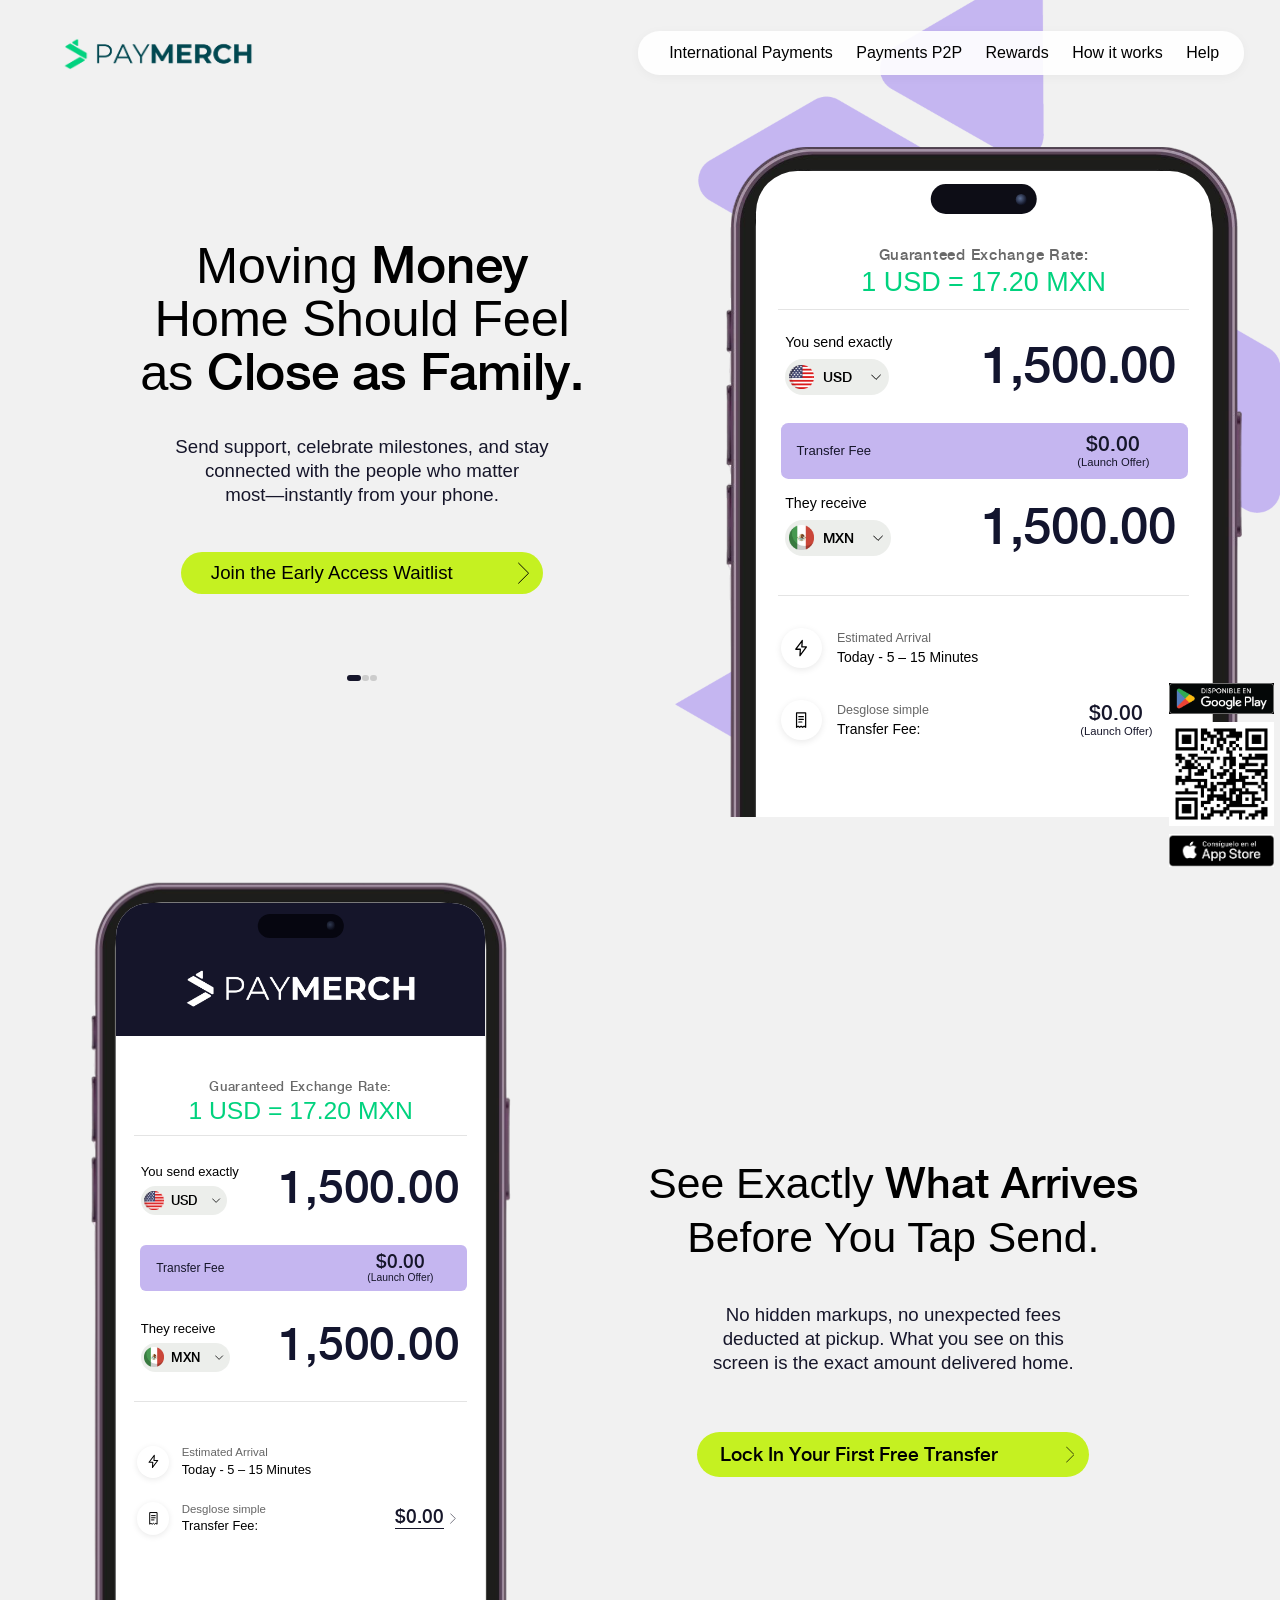
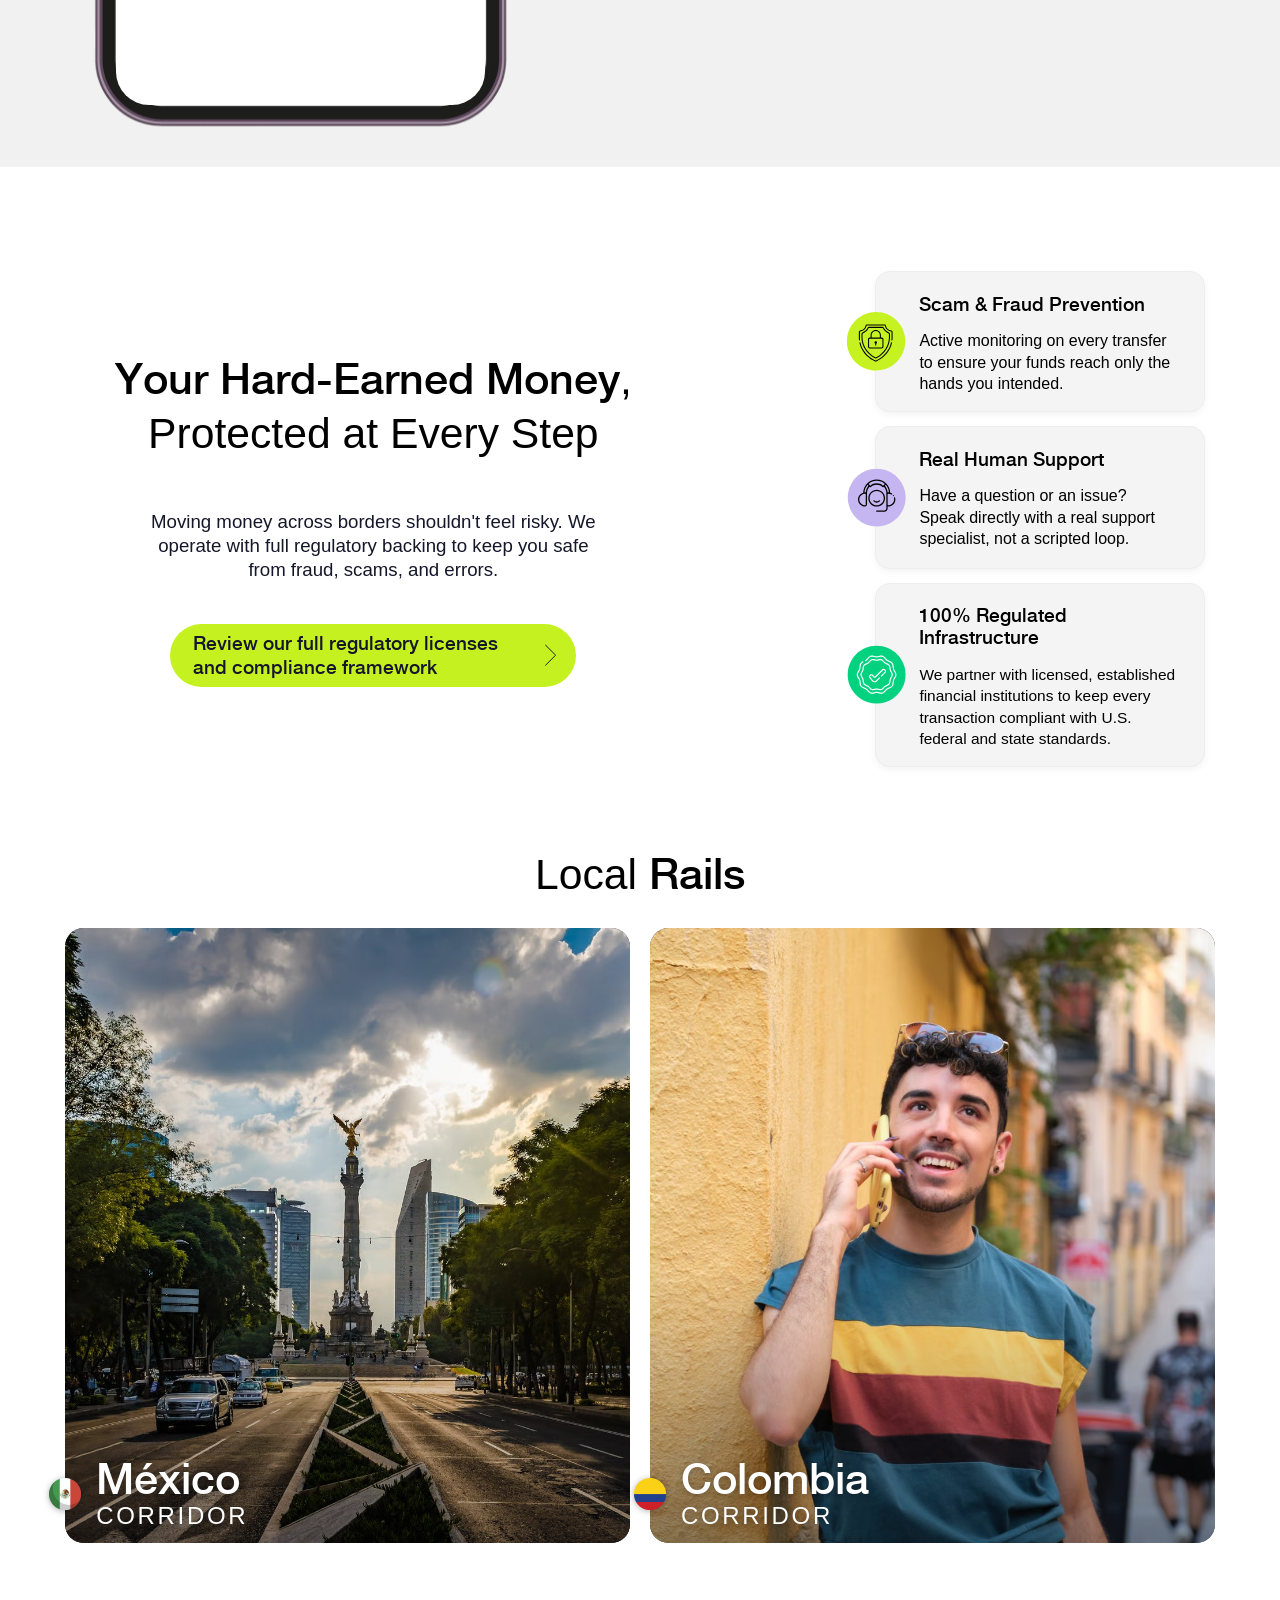
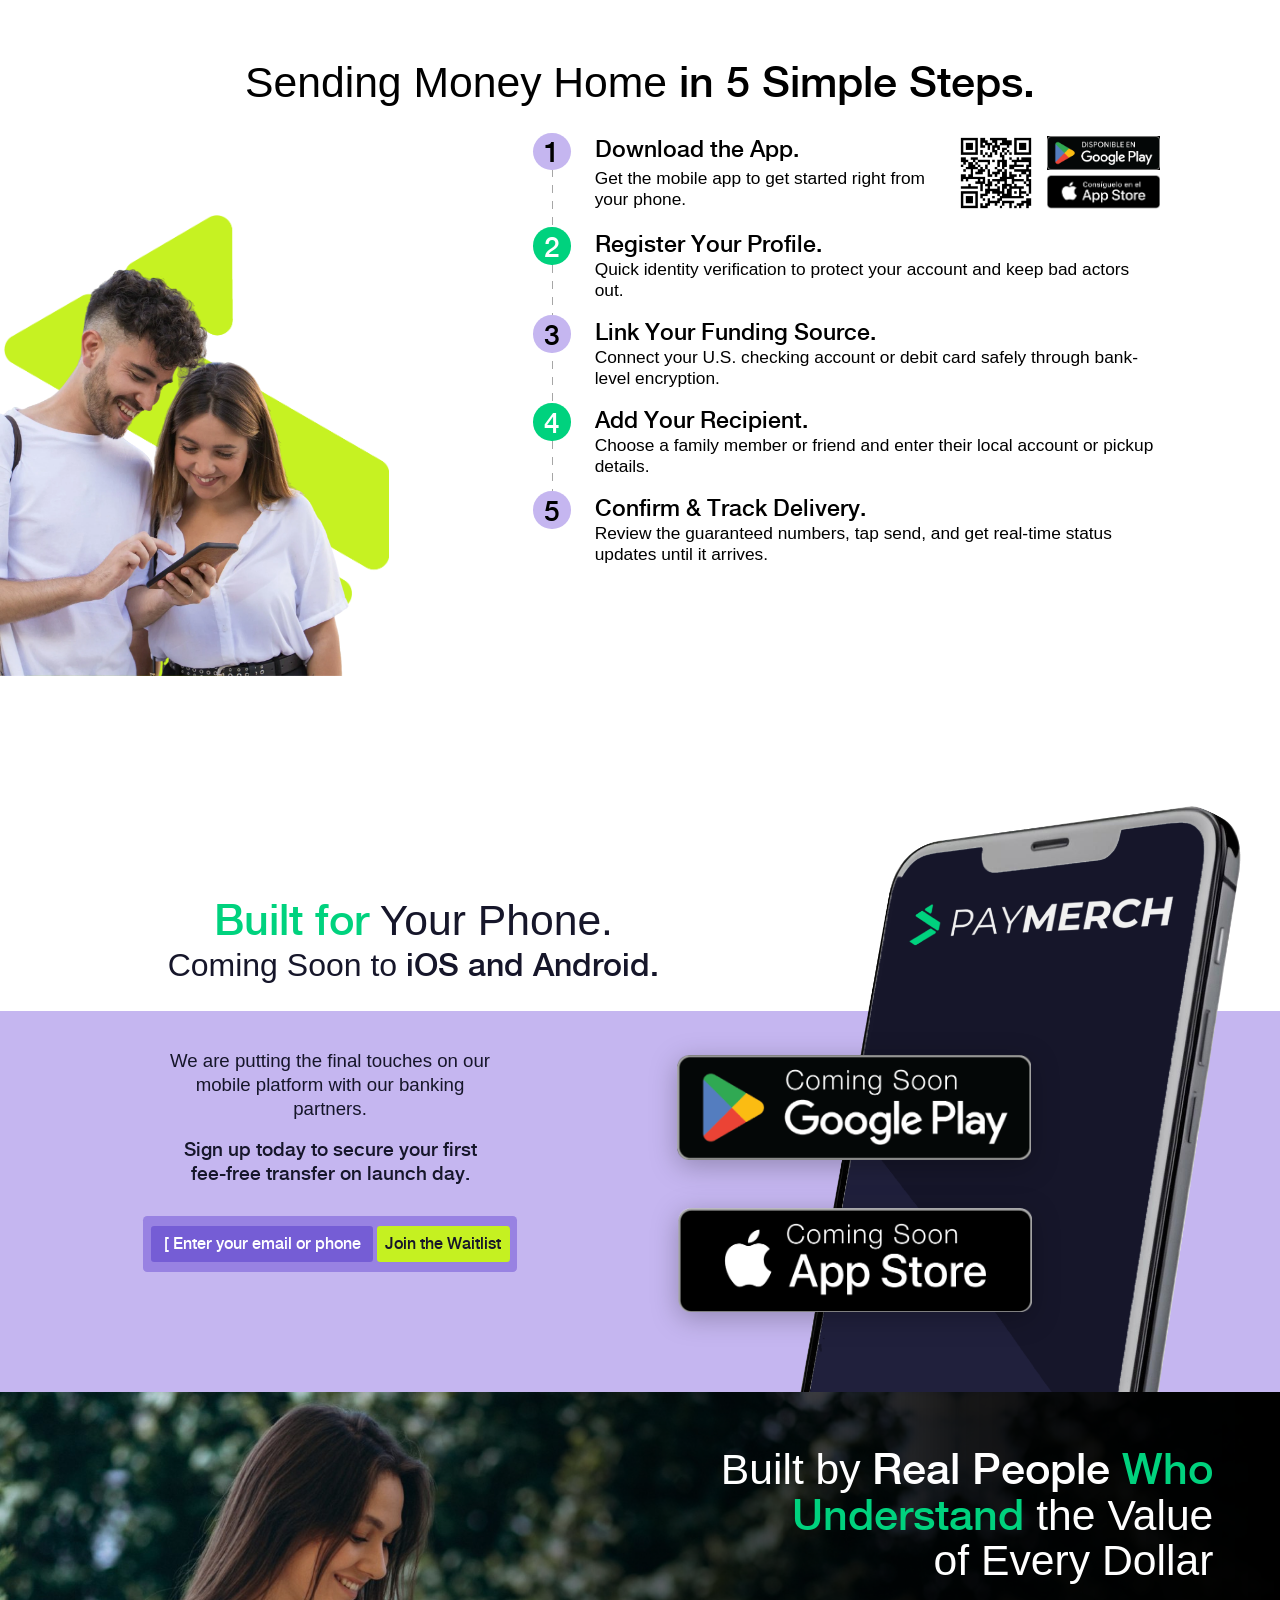
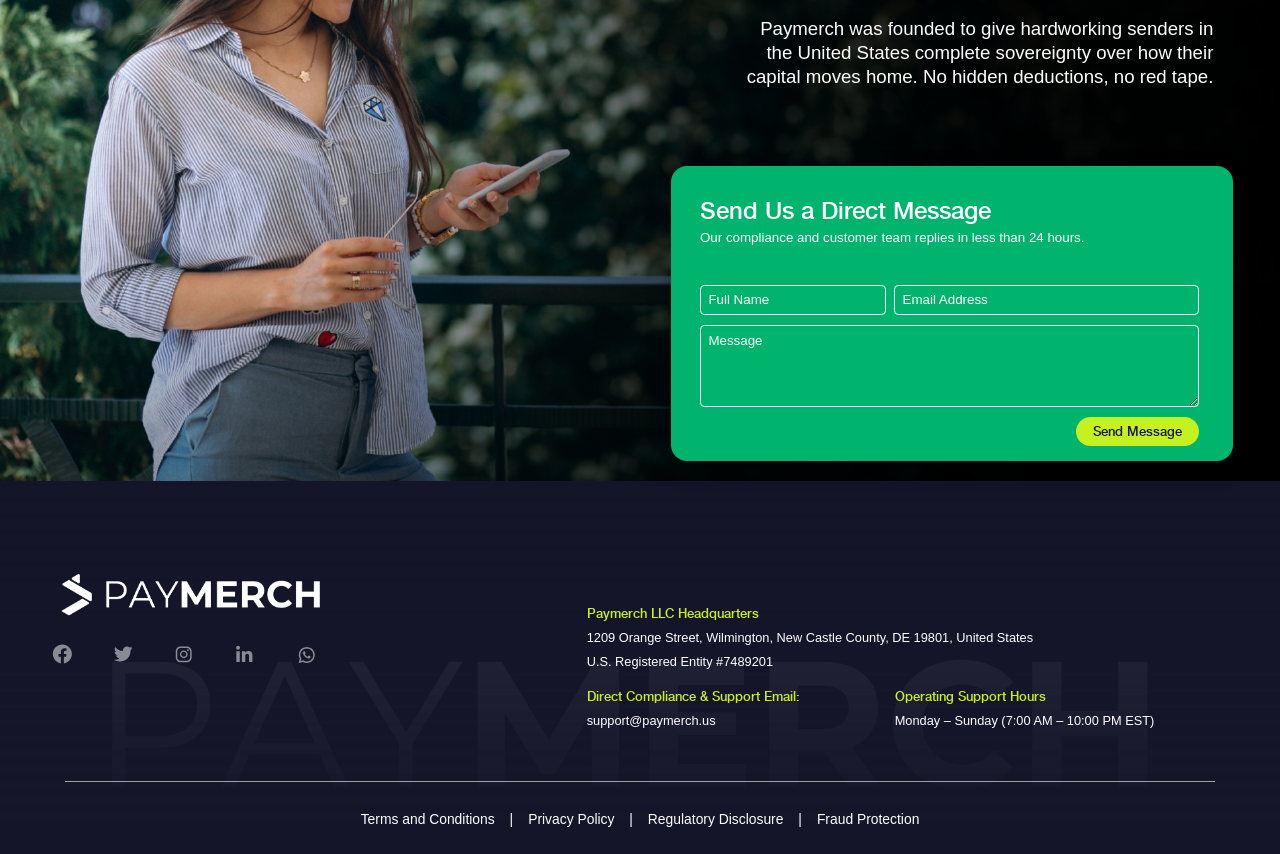
==== index.html @ 5057bcb8 "Paymerch landing preview (static export of the WordPress theme) Co-Authored-By: Claude Opus 5 <norep" ====
<!doctype html>
<html lang="en-US">
<head>
<meta charset="UTF-8">
<meta name="viewport" content="width=device-width, initial-scale=1">
<meta name="robots" content="noindex, nofollow">
<title>Paymerch – Moving Money Home Should Feel as Close as Family.</title>
<link rel="icon" href="assets/img/marca-elemento.svg">
<link rel="preload" as="font" type="font/woff2" crossorigin href="assets/fonts/helveticaneuemed-webfont.woff2">
<style id="paymerch-fonts">
@font-face{font-family:'Helvetica Neue LT';font-style:normal;font-weight:300;font-display:swap;src:local('Helvetica Neue Light'),local('HelveticaNeue-Light'),local('HelveticaNeueLTStd-Lt')}
@font-face{font-family:'Helvetica Neue LT';font-style:normal;font-weight:400;font-display:swap;src:local('Helvetica Neue'),local('HelveticaNeue'),local('HelveticaNeueLTStd-Roman')}
@font-face{font-family:'Helvetica Neue LT';font-style:normal;font-weight:500;font-display:swap;src:url('assets/fonts/helveticaneuemed-webfont.woff2') format('woff2'),local('Helvetica Neue Medium'),local('HelveticaNeue-Medium')}
@font-face{font-family:'Helvetica Neue LT';font-style:normal;font-weight:700;font-display:swap;src:local('Helvetica Neue Bold'),local('HelveticaNeue-Bold')}
</style>
<link rel="stylesheet" href="assets/css/main.css">
</head>
<body class="home page pm-is-front">

<a class="skip-link screen-reader-text" href="#main">Skip to content</a>

<div class="pm-site">
	<header class="pm-header" id="top">
		<div class="pm-wrap pm-header__inner">
			<a class="pm-logo" href="#top" rel="home">
				<img src="assets/img/logo-color.png" alt="Paymerch" class="pm-logo__img" loading="eager" decoding="async" width="1707" height="283">			</a>

			<button class="pm-nav-toggle" type="button" aria-expanded="false" aria-controls="pm-nav">
				<span class="screen-reader-text">Menu</span>
				<span class="pm-nav-toggle__bar" aria-hidden="true"></span>
			</button>

			<nav id="pm-nav" class="pm-nav" aria-label="Primary">
				<ul class="pm-nav__list"><li class="menu-item"><a href="#hero">International Payments</a></li><li class="menu-item"><a href="#see-exactly">Payments P2P</a></li><li class="menu-item"><a href="#waitlist">Rewards</a></li><li class="menu-item"><a href="#steps">How it works</a></li><li class="menu-item"><a href="#contact">Help</a></li></ul>			</nav>
		</div>
	</header>

	<main id="main" class="pm-main">
<section class="pm-hero" id="hero">
	<div class="pm-wrap pm-hero__wrap">
		<img src="assets/img/marca-morada.png" alt="" class="pm-hero__mark" loading="eager" decoding="async" width="907" height="1215" aria-hidden="true">
		<div class="pm-hero__content">
			<h1 class="pm-hero__title">
				Moving <strong>Money</strong><br>Home Should Feel<br>as <strong>Close as Family.</strong>			</h1>
			<p class="pm-hero__text">
				Send support, celebrate milestones, and stay <br class="pm-br">connected with the people who matter <br class="pm-br">most—instantly from your phone.			</p>
			<a class="pm-btn pm-btn--hero" href="#waitlist">
				<span>Join the Early Access Waitlist</span>
				<svg class="pm-btn__chev" aria-hidden="true" focusable="false" xmlns="http://www.w3.org/2000/svg" viewBox="833.62 963.01 23.37 44.33"><path d="M834.82 964.21L855.79 985.17L834.82 1006.14" fill="none" stroke="currentColor" stroke-width="2.0" stroke-linecap="round" stroke-linejoin="round"/></svg>			</a>
			<div class="pm-dots" aria-hidden="true">
				<span class="is-active"></span><span></span><span></span>
			</div>
		</div>

		<div class="pm-hero__phone">
			<img src="assets/img/celular.png" alt="" class="pm-hero__frame" loading="eager" decoding="async" width="2000" height="2000" aria-hidden="true">			<div class="pm-screen pm-screen--hero" aria-hidden="true">
		<div class="pm-screen__island"></div>

	<div class="pm-screen__rate">
		<div class="pm-screen__rate-label">Guaranteed Exchange Rate:</div>
		<div class="pm-screen__rate-value">1 USD = 17.20 MXN</div>
	</div>

	<div class="pm-screen__hr"></div>

	<div class="pm-screen__row">
		<div class="pm-screen__cur">
			<div class="pm-screen__label">You send exactly</div>
			<div class="pm-screen__pill">
				<img src="assets/img/flag-us.png" alt="" loading="lazy" decoding="async" width="153" height="153" aria-hidden="true">				<span>USD</span>
				<svg class="pm-screen__caret" aria-hidden="true" focusable="false" xmlns="http://www.w3.org/2000/svg" viewBox="1309.83 634.62 16.29 9.23"><path d="M1310.83 635.62L1318.06 642.85L1325.12 635.8" fill="none" stroke="currentColor" stroke-width="1.0" stroke-linecap="round" stroke-linejoin="round"/></svg>			</div>
		</div>
		<div class="pm-screen__amount">1,500.00</div>
	</div>

	<div class="pm-screen__fee">
		<span>Transfer Fee</span>
		<span class="pm-screen__fee-val"><b>$0.00</b><small>(Launch Offer)</small></span>
	</div>

	<div class="pm-screen__row pm-screen__row--receive">
		<div class="pm-screen__cur">
			<div class="pm-screen__label">They receive</div>
			<div class="pm-screen__pill">
				<img src="assets/img/flag-mx.png" alt="" loading="lazy" decoding="async" width="153" height="153" aria-hidden="true">				<span>MXN</span>
				<svg class="pm-screen__caret" aria-hidden="true" focusable="false" xmlns="http://www.w3.org/2000/svg" viewBox="1309.83 634.62 16.29 9.23"><path d="M1310.83 635.62L1318.06 642.85L1325.12 635.8" fill="none" stroke="currentColor" stroke-width="1.0" stroke-linecap="round" stroke-linejoin="round"/></svg>			</div>
		</div>
		<div class="pm-screen__amount">1,500.00</div>
	</div>

	<div class="pm-screen__hr pm-screen__hr--bottom"></div>

	<div class="pm-screen__details">
		<div class="pm-screen__detail">
			<span class="pm-screen__ico">
				<svg viewBox="0 0 24 24" aria-hidden="true"><path d="M13.5 2 5 13.5h6L10.5 22 19 10.5h-6L13.5 2z" fill="none" stroke="#000" stroke-width="1.7" stroke-linejoin="round"/></svg>
			</span>
			<div class="pm-screen__txt">
				<div class="pm-screen__sub">Estimated Arrival</div>
				<div class="pm-screen__val">Today - 5 – 15 Minutes</div>
			</div>
		</div>
		<div class="pm-screen__detail">
			<span class="pm-screen__ico">
				<svg viewBox="0 0 24 24" aria-hidden="true"><path d="M6 2.5h12v19l-2-1.5-2 1.5-2-1.5-2 1.5-2-1.5-2 1.5v-19z" fill="none" stroke="#000" stroke-width="1.6" stroke-linejoin="round"/><path d="M9 7.5h6M9 11h6M9 14.5h4" stroke="#000" stroke-width="1.6" stroke-linecap="round"/></svg>
			</span>
			<div class="pm-screen__txt">
				<div class="pm-screen__sub">Desglose simple</div>
				<div class="pm-screen__val">Transfer Fee:</div>
			</div>
							<div class="pm-screen__fee2"><b>$0.00</b><small>(Launch Offer)</small></div>
					</div>
	</div>
</div>
		</div>

		<div class="pm-hero__stores">
			<a href="#" target="_blank" rel="noopener">
				<img src="assets/img/badge-google-play-es.png" alt="Get it on Google Play" loading="lazy" decoding="async" width="646" height="192">			</a>
			<img src="assets/img/qr.png" alt="QR code to download the Paymerch app" class="pm-hero__qr" loading="lazy" decoding="async" width="1126" height="1126">			<a href="#" target="_blank" rel="noopener">
				<img src="assets/img/badge-app-store-es.png" alt="Download on the App Store" loading="lazy" decoding="async" width="916" height="290">			</a>
		</div>
	</div>
</section>
<section class="pm-see" id="see-exactly">
	<div class="pm-wrap pm-see__wrap">
		<div class="pm-see__phone">
			<img src="assets/img/celular.png" alt="" class="pm-see__frame" loading="lazy" decoding="async" width="2000" height="2000" aria-hidden="true">			<div class="pm-screen pm-screen--app" aria-hidden="true">
			<div class="pm-screen__bar">
			<img src="assets/img/logo-blanco.png" alt="" class="pm-screen__logo" loading="lazy" decoding="async" width="1707" height="283" aria-hidden="true">		</div>
		<div class="pm-screen__island"></div>

	<div class="pm-screen__rate">
		<div class="pm-screen__rate-label">Guaranteed Exchange Rate:</div>
		<div class="pm-screen__rate-value">1 USD = 17.20 MXN</div>
	</div>

	<div class="pm-screen__hr"></div>

	<div class="pm-screen__row">
		<div class="pm-screen__cur">
			<div class="pm-screen__label">You send exactly</div>
			<div class="pm-screen__pill">
				<img src="assets/img/flag-us.png" alt="" loading="lazy" decoding="async" width="153" height="153" aria-hidden="true">				<span>USD</span>
				<svg class="pm-screen__caret" aria-hidden="true" focusable="false" xmlns="http://www.w3.org/2000/svg" viewBox="1309.83 634.62 16.29 9.23"><path d="M1310.83 635.62L1318.06 642.85L1325.12 635.8" fill="none" stroke="currentColor" stroke-width="1.0" stroke-linecap="round" stroke-linejoin="round"/></svg>			</div>
		</div>
		<div class="pm-screen__amount">1,500.00</div>
	</div>

	<div class="pm-screen__fee">
		<span>Transfer Fee</span>
		<span class="pm-screen__fee-val"><b>$0.00</b><small>(Launch Offer)</small></span>
	</div>

	<div class="pm-screen__row pm-screen__row--receive">
		<div class="pm-screen__cur">
			<div class="pm-screen__label">They receive</div>
			<div class="pm-screen__pill">
				<img src="assets/img/flag-mx.png" alt="" loading="lazy" decoding="async" width="153" height="153" aria-hidden="true">				<span>MXN</span>
				<svg class="pm-screen__caret" aria-hidden="true" focusable="false" xmlns="http://www.w3.org/2000/svg" viewBox="1309.83 634.62 16.29 9.23"><path d="M1310.83 635.62L1318.06 642.85L1325.12 635.8" fill="none" stroke="currentColor" stroke-width="1.0" stroke-linecap="round" stroke-linejoin="round"/></svg>			</div>
		</div>
		<div class="pm-screen__amount">1,500.00</div>
	</div>

	<div class="pm-screen__hr pm-screen__hr--bottom"></div>

	<div class="pm-screen__details">
		<div class="pm-screen__detail">
			<span class="pm-screen__ico">
				<svg viewBox="0 0 24 24" aria-hidden="true"><path d="M13.5 2 5 13.5h6L10.5 22 19 10.5h-6L13.5 2z" fill="none" stroke="#000" stroke-width="1.7" stroke-linejoin="round"/></svg>
			</span>
			<div class="pm-screen__txt">
				<div class="pm-screen__sub">Estimated Arrival</div>
				<div class="pm-screen__val">Today - 5 – 15 Minutes</div>
			</div>
		</div>
		<div class="pm-screen__detail">
			<span class="pm-screen__ico">
				<svg viewBox="0 0 24 24" aria-hidden="true"><path d="M6 2.5h12v19l-2-1.5-2 1.5-2-1.5-2 1.5-2-1.5-2 1.5v-19z" fill="none" stroke="#000" stroke-width="1.6" stroke-linejoin="round"/><path d="M9 7.5h6M9 11h6M9 14.5h4" stroke="#000" stroke-width="1.6" stroke-linecap="round"/></svg>
			</span>
			<div class="pm-screen__txt">
				<div class="pm-screen__sub">Desglose simple</div>
				<div class="pm-screen__val">Transfer Fee:</div>
			</div>
							<div class="pm-screen__fee2 pm-screen__fee2--link"><b>$0.00</b><svg class="pm-screen__chev" aria-hidden="true" focusable="false" xmlns="http://www.w3.org/2000/svg" viewBox="656.41 2280.55 10.29 18.37"><path d="M657.41 2297.92L665.7 2289.63L657.62 2281.55" fill="none" stroke="currentColor" stroke-width="1.0" stroke-linecap="round" stroke-linejoin="round"/></svg></div>
					</div>
	</div>
</div>
		</div>

		<div class="pm-see__content">
			<h2 class="pm-see__title">
				See Exactly <strong>What Arrives</strong><br>Before You Tap Send.			</h2>
			<p class="pm-see__text">
				No hidden markups, no unexpected fees <br class="pm-br">deducted at pickup. What you see on this <br class="pm-br">screen is the exact amount delivered home.			</p>
			<a class="pm-btn pm-btn--see" href="#waitlist">
				<strong>Lock In Your First Free Transfer</strong>
				<svg class="pm-btn__chev pm-btn__chev--sm" aria-hidden="true" focusable="false" xmlns="http://www.w3.org/2000/svg" viewBox="833.62 963.01 23.37 44.33"><path d="M834.82 964.21L855.79 985.17L834.82 1006.14" fill="none" stroke="currentColor" stroke-width="2.0" stroke-linecap="round" stroke-linejoin="round"/></svg>			</a>
		</div>
	</div>
</section>
<section class="pm-protected" id="protected">
	<div class="pm-wrap pm-protected__wrap">
		<div class="pm-protected__content">
			<h2 class="pm-protected__title">
				<strong>Your Hard-Earned Money</strong>,<br>Protected at Every Step			</h2>
			<p class="pm-protected__text">
				Moving money across borders shouldn't feel risky. We<br class="pm-br">operate with full regulatory backing to keep you safe<br class="pm-br">from fraud, scams, and errors.			</p>
			<a class="pm-btn pm-btn--protected" href="#">
				<strong>Review our full regulatory licenses<br>and compliance framework</strong>
				<svg class="pm-btn__chev" aria-hidden="true" focusable="false" xmlns="http://www.w3.org/2000/svg" viewBox="833.62 963.01 23.37 44.33"><path d="M834.82 964.21L855.79 985.17L834.82 1006.14" fill="none" stroke="currentColor" stroke-width="2.0" stroke-linecap="round" stroke-linejoin="round"/></svg>			</a>
		</div>

		<ul class="pm-cards">
							<li class="pm-card pm-card--1">
					<span class="pm-card__icon"><svg class="" aria-hidden="true" focusable="false" xmlns="http://www.w3.org/2000/svg" viewBox="1144 2885 112 112"><path d="M1254.21 2940.48C1254.21 2971 1229.47 2995.74 1198.95 2995.74C1168.44 2995.74 1143.7 2971 1143.7 2940.48C1143.7 2909.97 1168.44 2885.23 1198.95 2885.23C1229.47 2885.23 1254.21 2909.97 1254.21 2940.48" fill="#c6f222"/><path d="M1198.4 2940.39C1197.1 2940.39 1196.05 2941.44 1196.05 2942.73C1196.05 2943.67 1196.6 2944.47 1197.4 2944.85L1197.4 2947.7C1197.4 2948.25 1197.84 2948.7 1198.4 2948.7C1198.95 2948.7 1199.4 2948.25 1199.4 2947.7L1199.4 2944.85C1200.19 2944.47 1200.74 2943.67 1200.74 2942.73C1200.74 2941.44 1199.69 2940.39 1198.4 2940.39" fill="#000000"/><path d="M1223.36 2932.79C1223.36 2940.41 1221.14 2947.93 1216.93 2954.56C1212.66 2961.28 1206.47 2966.9 1199.02 2970.82L1198.9 2970.88C1198.56 2971.06 1198.16 2971.06 1197.82 2970.88L1197.69 2970.82C1190.25 2966.9 1184.05 2961.28 1179.79 2954.56C1175.58 2947.93 1173.36 2940.41 1173.36 2932.79L1173.36 2926.69C1173.36 2926.21 1173.64 2925.79 1174.08 2925.62C1178.86 2923.73 1182.66 2920.23 1184.78 2915.78C1184.97 2915.38 1185.37 2915.13 1185.82 2915.13L1210.9 2915.13C1211.34 2915.13 1211.75 2915.38 1211.94 2915.78C1214.06 2920.23 1217.85 2923.73 1222.64 2925.62C1223.08 2925.79 1223.36 2926.21 1223.36 2926.69L1223.36 2932.79M1223.37 2923.76C1219.06 2922.05 1215.64 2918.91 1213.74 2914.92C1213.23 2913.83 1212.11 2913.13 1210.9 2913.13L1185.82 2913.13C1184.61 2913.13 1183.49 2913.83 1182.97 2914.92C1181.07 2918.91 1177.65 2922.05 1173.34 2923.76C1172.14 2924.24 1171.35 2925.39 1171.35 2926.69L1171.35 2932.79C1171.35 2940.79 1173.69 2948.69 1178.1 2955.63C1182.55 2962.65 1189.01 2968.51 1196.76 2972.59L1196.89 2972.65C1197.35 2972.9 1197.85 2973.02 1198.36 2973.02C1198.86 2973.02 1199.37 2972.9 1199.83 2972.65L1199.95 2972.59C1207.71 2968.51 1214.16 2962.65 1218.62 2955.63C1223.03 2948.69 1225.36 2940.79 1225.36 2932.79L1225.36 2926.69C1225.36 2925.39 1224.58 2924.24 1223.37 2923.76" fill="#000000"/><path d="M1228.39 2942.29C1227.85 2942.17 1227.31 2942.5 1227.19 2943.04C1224.14 2956.53 1214.86 2968.22 1201.73 2975.12L1198.67 2976.73C1198.48 2976.83 1198.24 2976.83 1198.04 2976.73L1194.99 2975.12C1181.83 2968.21 1172.55 2956.5 1169.51 2942.99C1169.39 2942.45 1168.85 2942.11 1168.32 2942.23C1167.78 2942.35 1167.44 2942.89 1167.56 2943.43C1170.72 2957.51 1180.38 2969.71 1194.06 2976.9L1197.11 2978.5C1197.5 2978.71 1197.93 2978.81 1198.36 2978.81C1198.79 2978.81 1199.21 2978.71 1199.6 2978.5L1202.66 2976.9C1216.31 2969.72 1225.97 2957.54 1229.14 2943.49C1229.27 2942.95 1228.93 2942.41 1228.39 2942.29" fill="#000000"/><path d="M1227.9 2919.94C1222.56 2919.38 1218.36 2915.63 1217.68 2910.82C1217.5 2909.49 1216.36 2908.49 1215.03 2908.49L1181.69 2908.49C1180.36 2908.49 1179.22 2909.49 1179.03 2910.82C1178.36 2915.63 1174.16 2919.38 1168.81 2919.94C1167.46 2920.09 1166.44 2921.23 1166.44 2922.6L1166.44 2933.35C1166.44 2934.91 1166.52 2936.49 1166.68 2938.04C1166.73 2938.56 1167.17 2938.94 1167.67 2938.94C1167.71 2938.94 1167.74 2938.94 1167.78 2938.94C1168.33 2938.88 1168.73 2938.39 1168.67 2937.84C1168.52 2936.35 1168.44 2934.84 1168.44 2933.35L1168.44 2922.6C1168.44 2922.26 1168.7 2921.97 1169.02 2921.93C1175.28 2921.27 1180.21 2916.82 1181.01 2911.1C1181.06 2910.75 1181.35 2910.49 1181.69 2910.49L1215.03 2910.49C1215.37 2910.49 1215.65 2910.75 1215.7 2911.1C1216.5 2916.82 1221.43 2921.27 1227.69 2921.93C1228.02 2921.97 1228.27 2922.26 1228.27 2922.6L1228.27 2933.35C1228.27 2934.83 1228.2 2936.32 1228.05 2937.79C1227.99 2938.34 1228.39 2938.83 1228.94 2938.89C1229.49 2938.94 1229.98 2938.54 1230.04 2937.99C1230.2 2936.46 1230.28 2934.89 1230.28 2933.35L1230.28 2922.6C1230.28 2921.23 1229.26 2920.09 1227.9 2919.94" fill="#000000"/><path d="M1211 2950.98C1211 2951.63 1210.47 2952.16 1209.82 2952.16L1186.97 2952.16C1186.32 2952.16 1185.79 2951.63 1185.79 2950.98L1185.79 2936.65C1185.79 2936 1186.32 2935.47 1186.97 2935.47L1209.82 2935.47C1210.47 2935.47 1211 2936 1211 2936.65L1211 2950.98M1190.62 2928.69C1190.62 2924.4 1194.11 2920.92 1198.4 2920.92C1202.68 2920.92 1206.17 2924.4 1206.17 2928.69L1206.17 2933.47L1190.62 2933.47L1190.62 2928.69M1209.82 2933.47L1208.17 2933.47L1208.17 2928.69C1208.17 2923.3 1203.79 2918.91 1198.4 2918.91C1193 2918.91 1188.62 2923.3 1188.62 2928.69L1188.62 2933.47L1186.97 2933.47C1185.22 2933.47 1183.79 2934.9 1183.79 2936.65L1183.79 2950.98C1183.79 2952.73 1185.22 2954.16 1186.97 2954.16L1209.82 2954.16C1211.57 2954.16 1213 2952.73 1213 2950.98L1213 2936.65C1213 2934.9 1211.57 2933.47 1209.82 2933.47" fill="#000000"/></svg></span>
					<h3 class="pm-card__title">Scam &amp; Fraud Prevention</h3>
					<p class="pm-card__text">Active monitoring on every transfer <br class="pm-br">to ensure your funds reach only the <br class="pm-br">hands you intended.</p>
				</li>
							<li class="pm-card pm-card--2">
					<span class="pm-card__icon"><svg class="" aria-hidden="true" focusable="false" xmlns="http://www.w3.org/2000/svg" viewBox="1144 3174 113 113"><path d="M1255.95 3230.52C1255.95 3261.04 1231.22 3285.77 1200.7 3285.77C1170.19 3285.77 1145.45 3261.04 1145.45 3230.52C1145.45 3200.01 1170.19 3175.27 1200.7 3175.27C1231.22 3175.27 1255.95 3200.01 1255.95 3230.52" fill="#c5b6f1"/><path d="M1206.78 3237.65C1207.26 3237.17 1207.26 3236.39 1206.78 3235.91C1206.3 3235.43 1205.52 3235.43 1205.04 3235.91C1202.72 3238.23 1198.68 3238.23 1196.36 3235.91C1195.88 3235.43 1195.1 3235.43 1194.62 3235.91C1194.14 3236.39 1194.14 3237.17 1194.62 3237.65C1196.24 3239.27 1198.4 3240.17 1200.7 3240.17C1203 3240.17 1205.16 3239.27 1206.78 3237.65" fill="#000000" fill-rule="evenodd"/><path d="M1187.19 3231.57C1187.19 3224.12 1193.25 3218.06 1200.7 3218.06C1208.15 3218.06 1214.21 3224.12 1214.21 3231.57C1214.21 3239.02 1208.15 3245.08 1200.7 3245.08C1193.25 3245.08 1187.19 3239.02 1187.19 3231.57M1216.67 3231.57C1216.67 3222.77 1209.5 3215.6 1200.7 3215.6C1191.9 3215.6 1184.73 3222.77 1184.73 3231.57C1184.73 3240.37 1191.9 3247.54 1200.7 3247.54C1209.5 3247.54 1216.67 3240.37 1216.67 3231.57" fill="#000000" fill-rule="evenodd"/><path d="M1216.3 3207.89L1218.02 3206.16C1221.64 3210.16 1223.72 3215.21 1223.98 3220.59C1223.59 3220.56 1223.2 3220.52 1222.81 3220.52C1222.36 3220.52 1221.93 3220.61 1221.53 3220.76C1221.31 3215.97 1219.48 3211.48 1216.3 3207.89M1212.82 3207.89C1209.47 3204.93 1205.21 3203.32 1200.7 3203.32C1196.19 3203.32 1191.93 3204.93 1188.58 3207.89L1187.67 3206.97C1187.66 3206.97 1187.66 3206.97 1187.66 3206.97C1187.66 3206.97 1187.66 3206.97 1187.66 3206.97L1185.09 3204.4C1189.39 3200.53 1194.88 3198.41 1200.7 3198.41C1206.52 3198.41 1212.01 3200.53 1216.31 3204.4L1213.74 3206.97C1213.74 3206.97 1213.74 3206.97 1213.74 3206.97C1213.74 3206.97 1213.74 3206.97 1213.74 3206.97L1212.82 3207.89M1179.87 3220.76C1179.47 3220.61 1179.04 3220.52 1178.59 3220.52C1178.2 3220.52 1177.81 3220.54 1177.42 3220.58C1177.69 3215.2 1179.77 3210.16 1183.38 3206.16L1185.11 3207.89C1181.92 3211.48 1180.09 3215.97 1179.87 3220.76M1179.82 3243.85C1179.82 3244.53 1179.27 3245.08 1178.59 3245.08C1172.5 3245.08 1167.54 3240.12 1167.54 3234.03C1167.54 3227.93 1172.5 3222.97 1178.59 3222.97C1179.27 3222.97 1179.82 3223.52 1179.82 3224.2L1179.82 3243.85M1234.41 3229.92C1233.75 3230.09 1233.36 3230.76 1233.53 3231.42C1233.75 3232.24 1233.86 3233.12 1233.86 3234.03C1233.86 3240.12 1228.9 3245.08 1222.81 3245.08C1222.13 3245.08 1221.58 3244.53 1221.58 3243.85L1221.58 3224.2C1221.58 3223.52 1222.13 3222.97 1222.81 3222.97C1224.77 3222.97 1226.64 3223.48 1228.35 3224.48C1228.94 3224.82 1229.69 3224.62 1230.03 3224.03C1230.37 3223.45 1230.18 3222.69 1229.59 3222.35C1228.59 3221.77 1227.54 3221.33 1226.46 3221.03C1226.28 3214.41 1223.64 3208.21 1218.93 3203.51C1214.06 3198.64 1207.59 3195.95 1200.7 3195.95C1193.81 3195.95 1187.34 3198.64 1182.47 3203.51C1177.76 3208.21 1175.12 3214.41 1174.94 3221.03C1169.26 3222.63 1165.08 3227.84 1165.08 3234.03C1165.08 3241.48 1171.14 3247.54 1178.59 3247.54C1180.62 3247.54 1182.28 3245.88 1182.28 3243.85L1182.28 3221.74C1182.28 3217.25 1183.9 3213 1186.84 3209.62L1187.55 3210.33C1187.78 3210.56 1188.09 3210.69 1188.42 3210.69L1188.69 3210.69C1189.01 3210.69 1189.32 3210.56 1189.55 3210.34C1192.54 3207.4 1196.5 3205.78 1200.7 3205.78C1204.9 3205.78 1208.86 3207.4 1211.85 3210.34C1212.08 3210.56 1212.39 3210.69 1212.71 3210.69L1212.98 3210.69C1213.31 3210.69 1213.62 3210.56 1213.85 3210.33L1214.56 3209.62C1217.5 3213 1219.12 3217.25 1219.12 3221.74L1219.12 3251.22C1219.12 3253.25 1217.47 3254.91 1215.44 3254.91L1200.7 3254.91C1200.02 3254.91 1199.47 3255.45 1199.47 3256.13C1199.47 3256.81 1200.02 3257.36 1200.7 3257.36L1215.44 3257.36C1218.82 3257.36 1221.58 3254.61 1221.58 3251.22L1221.58 3247.31C1221.97 3247.45 1222.37 3247.54 1222.81 3247.54C1230.26 3247.54 1236.32 3241.48 1236.32 3234.03C1236.32 3232.91 1236.18 3231.82 1235.91 3230.79C1235.73 3230.13 1235.06 3229.74 1234.41 3229.92" fill="#000000" fill-rule="evenodd"/><path d="M1232.63 3225.43C1233.31 3225.43 1233.86 3225.98 1233.86 3226.66C1233.86 3227.34 1233.31 3227.89 1232.63 3227.89C1231.95 3227.89 1231.4 3227.34 1231.4 3226.66C1231.4 3225.98 1231.95 3225.43 1232.63 3225.43" fill="#000000"/></svg></span>
					<h3 class="pm-card__title">Real Human Support</h3>
					<p class="pm-card__text">Have a question or an issue? <br class="pm-br">Speak directly with a real support <br class="pm-br">specialist, not a scripted loop.</p>
				</li>
							<li class="pm-card pm-card--3">
					<span class="pm-card__icon"><svg class="" aria-hidden="true" focusable="false" xmlns="http://www.w3.org/2000/svg" viewBox="1144 3488 113 112"><path d="M1255.77 3544.11C1255.77 3574.63 1231.03 3599.36 1200.52 3599.36C1170 3599.36 1145.26 3574.63 1145.26 3544.11C1145.26 3513.59 1170 3488.86 1200.52 3488.86C1231.03 3488.86 1255.77 3513.59 1255.77 3544.11" fill="#00d27f"/><path d="M1209.71 3580.57C1208.13 3580.57 1206.53 3580.21 1204.96 3579.86C1203.47 3579.53 1201.93 3579.19 1200.52 3579.19C1199.11 3579.19 1197.57 3579.53 1196.08 3579.86C1193.65 3580.4 1191.14 3580.96 1188.79 3580.19C1186.34 3579.4 1184.61 3577.43 1182.94 3575.53C1181.92 3574.37 1180.96 3573.27 1179.89 3572.49C1178.8 3571.7 1177.45 3571.12 1176.02 3570.5C1173.71 3569.5 1171.33 3568.47 1169.83 3566.41C1168.35 3564.37 1168.1 3561.79 1167.86 3559.29C1167.71 3557.73 1167.57 3556.26 1167.14 3554.95C1166.74 3553.73 1166.01 3552.5 1165.23 3551.19C1163.93 3549.01 1162.59 3546.74 1162.59 3544.11C1162.59 3541.48 1163.93 3539.22 1165.23 3537.03C1166.01 3535.72 1166.74 3534.49 1167.14 3533.27C1167.57 3531.96 1167.71 3530.49 1167.86 3528.93C1168.1 3526.43 1168.35 3523.85 1169.83 3521.81C1170.94 3520.28 1172.53 3519.37 1173.78 3518.74C1174.33 3518.47 1175 3518.69 1175.27 3519.24C1175.55 3519.79 1175.32 3520.46 1174.77 3520.73C1173.24 3521.49 1172.27 3522.23 1171.63 3523.12C1170.5 3524.67 1170.29 3526.84 1170.07 3529.14C1169.91 3530.75 1169.75 3532.42 1169.26 3533.95C1168.78 3535.42 1167.95 3536.81 1167.14 3538.17C1165.94 3540.18 1164.81 3542.09 1164.81 3544.11C1164.81 3546.13 1165.94 3548.04 1167.14 3550.06C1167.95 3551.41 1168.78 3552.8 1169.26 3554.27C1169.75 3555.8 1169.91 3557.47 1170.07 3559.08C1170.29 3561.38 1170.5 3563.55 1171.63 3565.1C1172.77 3566.67 1174.78 3567.54 1176.91 3568.46C1178.38 3569.1 1179.91 3569.76 1181.2 3570.7C1182.47 3571.62 1183.56 3572.86 1184.61 3574.06C1186.15 3575.81 1187.6 3577.47 1189.48 3578.08C1191.25 3578.66 1193.36 3578.19 1195.6 3577.69C1197.2 3577.34 1198.86 3576.97 1200.52 3576.97C1202.17 3576.97 1203.83 3577.34 1205.44 3577.69C1207.67 3578.19 1209.78 3578.66 1211.55 3578.08C1213.43 3577.47 1214.88 3575.81 1216.42 3574.06C1217.47 3572.86 1218.56 3571.62 1219.83 3570.7C1221.12 3569.76 1222.65 3569.1 1224.13 3568.46C1226.26 3567.54 1228.27 3566.67 1229.41 3565.1C1230.53 3563.55 1230.74 3561.38 1230.96 3559.08C1231.12 3557.47 1231.28 3555.8 1231.78 3554.27C1232.25 3552.8 1233.08 3551.41 1233.89 3550.06C1235.09 3548.04 1236.22 3546.13 1236.22 3544.11C1236.22 3542.09 1235.09 3540.18 1233.89 3538.17C1233.08 3536.81 1232.25 3535.42 1231.78 3533.95C1231.28 3532.42 1231.12 3530.75 1230.96 3529.14C1230.74 3526.84 1230.53 3524.67 1229.41 3523.12C1228.27 3521.55 1226.26 3520.68 1224.13 3519.76C1222.65 3519.12 1221.12 3518.46 1219.83 3517.52C1218.56 3516.6 1217.47 3515.36 1216.42 3514.16C1214.88 3512.41 1213.43 3510.75 1211.55 3510.14C1209.78 3509.56 1207.67 3510.03 1205.44 3510.53C1203.83 3510.88 1202.17 3511.25 1200.52 3511.25C1198.86 3511.25 1197.2 3510.88 1195.6 3510.53C1193.36 3510.03 1191.25 3509.56 1189.48 3510.14C1187.6 3510.75 1186.15 3512.41 1184.61 3514.16C1183.56 3515.36 1182.47 3516.6 1181.2 3517.52C1180.74 3517.86 1180.23 3518.18 1179.63 3518.5C1179.09 3518.78 1178.41 3518.58 1178.12 3518.04C1177.84 3517.5 1178.04 3516.82 1178.58 3516.53C1179.09 3516.26 1179.52 3516 1179.9 3515.73C1180.96 3514.95 1181.92 3513.85 1182.94 3512.7C1184.61 3510.79 1186.34 3508.82 1188.79 3508.03C1191.14 3507.26 1193.65 3507.82 1196.08 3508.36C1197.57 3508.69 1199.11 3509.03 1200.52 3509.03C1201.93 3509.03 1203.47 3508.69 1204.96 3508.36C1207.38 3507.82 1209.89 3507.26 1212.24 3508.03C1214.7 3508.82 1216.42 3510.79 1218.09 3512.7C1219.11 3513.85 1220.07 3514.95 1221.14 3515.73C1222.23 3516.52 1223.58 3517.1 1225.01 3517.72C1227.32 3518.72 1229.71 3519.75 1231.2 3521.81C1232.69 3523.85 1232.93 3526.43 1233.17 3528.93C1233.33 3530.49 1233.47 3531.96 1233.89 3533.27C1234.29 3534.49 1235.02 3535.72 1235.8 3537.03C1237.1 3539.22 1238.45 3541.48 1238.45 3544.11C1238.45 3546.74 1237.1 3549.01 1235.8 3551.19C1235.02 3552.5 1234.29 3553.73 1233.89 3554.95C1233.47 3556.26 1233.33 3557.73 1233.17 3559.29C1232.93 3561.79 1232.69 3564.37 1231.2 3566.41C1229.71 3568.47 1227.32 3569.5 1225.01 3570.5C1223.58 3571.12 1222.23 3571.7 1221.14 3572.49C1220.07 3573.27 1219.11 3574.37 1218.09 3575.53C1216.42 3577.43 1214.7 3579.4 1212.24 3580.19C1211.41 3580.46 1210.56 3580.57 1209.71 3580.57" fill="#ffffff"/><path d="M1193.07 3516.57C1192.56 3516.57 1192.08 3516.63 1191.63 3516.77C1190.17 3517.25 1189.01 3518.57 1187.78 3519.97C1186.92 3520.95 1186.03 3521.96 1184.98 3522.73C1183.92 3523.5 1182.67 3524.04 1181.46 3524.57C1179.76 3525.3 1178.16 3525.99 1177.27 3527.22C1176.39 3528.42 1176.22 3530.16 1176.04 3531.99C1175.92 3533.31 1175.79 3534.67 1175.38 3535.94C1174.98 3537.15 1174.3 3538.29 1173.64 3539.4C1172.69 3541.01 1171.78 3542.53 1171.78 3544.11C1171.78 3545.69 1172.69 3547.21 1173.64 3548.82C1174.3 3549.93 1174.98 3551.07 1175.38 3552.28C1175.79 3553.55 1175.92 3554.91 1176.04 3556.23C1176.22 3558.06 1176.39 3559.79 1177.27 3561C1178.16 3562.23 1179.76 3562.92 1181.46 3563.65C1182.67 3564.18 1183.92 3564.72 1184.98 3565.49C1186.03 3566.26 1186.92 3567.27 1187.78 3568.25C1189.01 3569.65 1190.17 3570.97 1191.63 3571.45C1193.02 3571.9 1194.7 3571.52 1196.48 3571.13C1197.79 3570.84 1199.15 3570.54 1200.52 3570.54C1201.88 3570.54 1203.24 3570.84 1204.55 3571.13C1206.33 3571.52 1208.01 3571.9 1209.4 3571.45C1210.86 3570.97 1212.02 3569.65 1213.25 3568.25C1214.11 3567.27 1215 3566.26 1216.05 3565.49C1217.11 3564.72 1218.36 3564.18 1219.57 3563.65C1221.27 3562.92 1222.88 3562.23 1223.77 3561C1224.64 3559.79 1224.81 3558.06 1224.99 3556.23C1225.11 3554.91 1225.25 3553.55 1225.66 3552.28C1226.05 3551.07 1226.73 3549.93 1227.39 3548.82C1228.35 3547.21 1229.25 3545.69 1229.25 3544.11C1229.25 3542.53 1228.35 3541.01 1227.39 3539.4C1226.73 3538.29 1226.05 3537.15 1225.66 3535.94C1225.25 3534.67 1225.11 3533.31 1224.99 3531.99C1224.81 3530.16 1224.64 3528.42 1223.77 3527.22C1222.88 3525.99 1221.27 3525.3 1219.57 3524.57C1218.36 3524.04 1217.11 3523.5 1216.05 3522.73C1215 3521.96 1214.11 3520.95 1213.25 3519.97C1212.02 3518.57 1210.86 3517.25 1209.4 3516.77C1208.01 3516.32 1206.33 3516.7 1204.55 3517.09C1203.24 3517.38 1201.88 3517.68 1200.52 3517.68C1199.15 3517.68 1197.8 3517.38 1196.48 3517.09C1195.28 3516.82 1194.12 3516.57 1193.07 3516.57M1193.06 3573.87C1192.35 3573.87 1191.64 3573.79 1190.95 3573.56C1188.9 3572.9 1187.48 3571.28 1186.11 3569.71C1185.29 3568.79 1184.52 3567.91 1183.68 3567.29C1182.81 3566.66 1181.73 3566.19 1180.58 3565.69C1178.68 3564.87 1176.72 3564.02 1175.47 3562.31C1174.23 3560.61 1174.03 3558.49 1173.83 3556.44C1173.71 3555.18 1173.6 3554 1173.26 3552.97C1172.95 3551.99 1172.36 3551.01 1171.73 3549.96C1170.66 3548.16 1169.56 3546.3 1169.56 3544.11C1169.56 3541.92 1170.66 3540.06 1171.73 3538.26C1172.36 3537.21 1172.95 3536.23 1173.26 3535.25C1173.6 3534.22 1173.71 3533.03 1173.83 3531.78C1174.03 3529.73 1174.23 3527.61 1175.47 3525.91C1176.72 3524.2 1178.68 3523.35 1180.58 3522.53C1181.73 3522.03 1182.81 3521.56 1183.68 3520.93C1184.52 3520.31 1185.29 3519.43 1186.11 3518.5C1187.48 3516.94 1188.9 3515.32 1190.95 3514.66C1192.91 3514.02 1194.97 3514.48 1196.96 3514.92C1198.21 3515.2 1199.4 3515.46 1200.52 3515.46C1201.64 3515.46 1202.82 3515.2 1204.07 3514.92C1206.06 3514.48 1208.12 3514.02 1210.09 3514.66C1212.13 3515.32 1213.55 3516.94 1214.92 3518.5C1215.74 3519.43 1216.51 3520.31 1217.36 3520.93C1218.22 3521.56 1219.31 3522.03 1220.45 3522.53C1222.35 3523.35 1224.32 3524.2 1225.56 3525.91C1226.8 3527.61 1227 3529.73 1227.2 3531.78C1227.32 3533.03 1227.44 3534.22 1227.77 3535.25C1228.09 3536.23 1228.68 3537.21 1229.3 3538.26C1230.37 3540.06 1231.47 3541.92 1231.47 3544.11C1231.47 3546.3 1230.37 3548.16 1229.3 3549.96C1228.68 3551.01 1228.09 3551.99 1227.77 3552.97C1227.44 3554 1227.32 3555.18 1227.2 3556.44C1227 3558.49 1226.8 3560.61 1225.56 3562.31C1224.32 3564.02 1222.35 3564.87 1220.45 3565.69C1219.31 3566.19 1218.22 3566.66 1217.36 3567.29C1216.51 3567.91 1215.74 3568.79 1214.92 3569.71C1213.55 3571.28 1212.13 3572.9 1210.09 3573.56C1208.12 3574.2 1206.06 3573.74 1204.07 3573.3C1202.82 3573.02 1201.64 3572.76 1200.52 3572.76C1199.4 3572.76 1198.21 3573.02 1196.96 3573.3C1195.68 3573.58 1194.36 3573.87 1193.06 3573.87" fill="#ffffff"/><path d="M1196.51 3558.84C1196.45 3558.84 1196.38 3558.84 1196.32 3558.84C1194.68 3558.78 1193.13 3558.03 1192.08 3556.76L1186.56 3550.12C1185.97 3549.41 1185.69 3548.51 1185.78 3547.59C1185.86 3546.66 1186.3 3545.83 1187.01 3545.24L1188.56 3543.95C1189.27 3543.36 1190.18 3543.08 1191.1 3543.17C1192.02 3543.25 1192.85 3543.69 1193.45 3544.4L1196.23 3547.75C1196.38 3547.93 1196.58 3547.97 1196.69 3547.97C1196.79 3547.98 1196.99 3547.96 1197.16 3547.78C1197.17 3547.77 1197.18 3547.76 1197.19 3547.75L1211.38 3533.9C1212.71 3532.53 1214.9 3532.48 1216.28 3533.8L1217.73 3535.18C1219.12 3536.5 1219.17 3538.7 1217.85 3540.09C1217.84 3540.1 1217.84 3540.11 1217.83 3540.11L1210.28 3547.57C1209.85 3548 1209.14 3548 1208.71 3547.56C1208.28 3547.12 1208.28 3546.42 1208.72 3545.99L1216.25 3538.55C1216.72 3538.05 1216.69 3537.26 1216.2 3536.79L1214.74 3535.41C1214.24 3534.93 1213.45 3534.95 1212.98 3535.45C1212.97 3535.46 1212.96 3535.47 1212.95 3535.48L1198.75 3549.33C1198.2 3549.91 1197.41 3550.22 1196.61 3550.19C1195.8 3550.17 1195.04 3549.79 1194.52 3549.17L1191.74 3545.82C1191.53 3545.57 1191.23 3545.41 1190.89 3545.38C1190.56 3545.35 1190.24 3545.45 1189.98 3545.66L1188.44 3546.95C1188.18 3547.16 1188.02 3547.46 1187.99 3547.79C1187.96 3548.12 1188.06 3548.45 1188.27 3548.7L1193.79 3555.34C1194.44 3556.12 1195.38 3556.58 1196.39 3556.62C1197.4 3556.65 1198.38 3556.25 1199.08 3555.52C1199.09 3555.51 1199.09 3555.5 1199.1 3555.5L1205.33 3549.34C1205.77 3548.91 1206.47 3548.91 1206.9 3549.35C1207.34 3549.78 1207.33 3550.49 1206.89 3550.92L1200.68 3557.07C1199.59 3558.2 1198.08 3558.84 1196.51 3558.84" fill="#ffffff"/></svg></span>
					<h3 class="pm-card__title">100% Regulated Infrastructure</h3>
					<p class="pm-card__text">We partner with licensed, established <br class="pm-br">financial institutions to keep every <br class="pm-br">transaction compliant with U.S. <br class="pm-br">federal and state standards.</p>
				</li>
					</ul>
	</div>
</section>
<section class="pm-rails" id="local-rails">
	<div class="pm-wrap pm-rails__wrap">
		<h2 class="pm-rails__title">Local <strong>Rails</strong></h2>

		<div class="pm-rails__grid" data-rails>
							<article class="pm-rail pm-rail--mexico" data-rail>
					<div class="pm-rail__media">
						<img src="assets/img/mexico.jpg" alt="" class="pm-rail__photo" loading="lazy" decoding="async" width="1600" height="1066" aria-hidden="true">						<div class="pm-rail__shade" aria-hidden="true"></div>

						<div class="pm-rail__detail">
							<h3 class="pm-rail__heading">Instant Transfers <strong class="pm-green">to Mexico,</strong><br>Direct to Trusted Accounts.</h3>
							<p class="pm-rail__text">Send straight to personal checking <br class="pm-br">accounts via SPEI or pick up cash at major <br class="pm-br">retail networks nationwide.</p>

							<ul class="pm-acc">
																	<li class="pm-acc__item is-open">
										<button class="pm-acc__btn" type="button" aria-expanded="true" data-acc>
											<span>Direct Bank Deposit (SPEI Rails)</span>
											<svg class="pm-acc__caret" aria-hidden="true" focusable="false" xmlns="http://www.w3.org/2000/svg" viewBox="1309.83 634.62 16.29 9.23"><path d="M1310.83 635.62L1318.06 642.85L1325.12 635.8" fill="none" stroke="currentColor" stroke-width="1.0" stroke-linecap="round" stroke-linejoin="round"/></svg>										</button>
										<div class="pm-acc__panel">
											<div>
																									<div class="pm-acc__logos">
																													<img src="assets/img/bank-bbva.png" alt="BBVA" class="pm-acc__logo pm-acc__logo--bbva" loading="lazy" decoding="async" width="480" height="150">																													<img src="assets/img/bank-banorte.png" alt="Banorte" class="pm-acc__logo pm-acc__logo--banorte" loading="lazy" decoding="async" width="888" height="116">																													<img src="assets/img/bank-santander.png" alt="Santander" class="pm-acc__logo pm-acc__logo--santander" loading="lazy" decoding="async" width="734" height="130">																													<img src="assets/img/bank-azteca.png" alt="Banco Azteca" class="pm-acc__logo pm-acc__logo--azteca" loading="lazy" decoding="async" width="555" height="222">																													<img src="assets/img/bank-bancoppel.png" alt="BanCoppel" class="pm-acc__logo pm-acc__logo--bancoppel" loading="lazy" decoding="async" width="888" height="144">																											</div>
																							</div>
										</div>
									</li>
																	<li class="pm-acc__item">
										<button class="pm-acc__btn" type="button" aria-expanded="false" data-acc>
											<span>Nationwide Cash Pickup</span>
											<svg class="pm-acc__caret" aria-hidden="true" focusable="false" xmlns="http://www.w3.org/2000/svg" viewBox="1309.83 634.62 16.29 9.23"><path d="M1310.83 635.62L1318.06 642.85L1325.12 635.8" fill="none" stroke="currentColor" stroke-width="1.0" stroke-linecap="round" stroke-linejoin="round"/></svg>										</button>
										<div class="pm-acc__panel">
											<div>
																							</div>
										</div>
									</li>
															</ul>

							<p class="pm-rail__note">Funds usually arrive within 5 minutes.</p>
						</div>
					</div>

					<button class="pm-rail__toggle" type="button" aria-expanded="false" data-rail-toggle>
						<span class="screen-reader-text">
							Show México corridor details						</span>
					</button>

					<div class="pm-rail__label">
						<img src="assets/img/flag-mx-big.png" alt="" class="pm-rail__flag" loading="lazy" decoding="async" width="249" height="249" aria-hidden="true">						<div class="pm-rail__name">
							<strong>México</strong>
							<span>CORRIDOR</span>
						</div>
					</div>
				</article>
							<article class="pm-rail pm-rail--colombia" data-rail>
					<div class="pm-rail__media">
						<img src="assets/img/colombia.jpg" alt="" class="pm-rail__photo" loading="lazy" decoding="async" width="1600" height="1066" aria-hidden="true">						<div class="pm-rail__shade" aria-hidden="true"></div>

						<div class="pm-rail__detail">
							<h3 class="pm-rail__heading">Instant Transfers <strong class="pm-green">to Colombia,</strong><br>Direct to Trusted Accounts.</h3>
							<p class="pm-rail__text">Send straight to personal savings <br class="pm-br">accounts or pick up cash at major <br class="pm-br">retail networks nationwide.</p>

							<ul class="pm-acc">
																	<li class="pm-acc__item is-open">
										<button class="pm-acc__btn" type="button" aria-expanded="true" data-acc>
											<span>Direct Bank Deposit</span>
											<svg class="pm-acc__caret" aria-hidden="true" focusable="false" xmlns="http://www.w3.org/2000/svg" viewBox="1309.83 634.62 16.29 9.23"><path d="M1310.83 635.62L1318.06 642.85L1325.12 635.8" fill="none" stroke="currentColor" stroke-width="1.0" stroke-linecap="round" stroke-linejoin="round"/></svg>										</button>
										<div class="pm-acc__panel">
											<div>
																							</div>
										</div>
									</li>
																	<li class="pm-acc__item">
										<button class="pm-acc__btn" type="button" aria-expanded="false" data-acc>
											<span>Nationwide Cash Pickup</span>
											<svg class="pm-acc__caret" aria-hidden="true" focusable="false" xmlns="http://www.w3.org/2000/svg" viewBox="1309.83 634.62 16.29 9.23"><path d="M1310.83 635.62L1318.06 642.85L1325.12 635.8" fill="none" stroke="currentColor" stroke-width="1.0" stroke-linecap="round" stroke-linejoin="round"/></svg>										</button>
										<div class="pm-acc__panel">
											<div>
																							</div>
										</div>
									</li>
															</ul>

							<p class="pm-rail__note">Funds usually arrive within minutes.</p>
						</div>
					</div>

					<button class="pm-rail__toggle" type="button" aria-expanded="false" data-rail-toggle>
						<span class="screen-reader-text">
							Show Colombia corridor details						</span>
					</button>

					<div class="pm-rail__label">
						<img src="assets/img/flag-co-big.png" alt="" class="pm-rail__flag" loading="lazy" decoding="async" width="249" height="249" aria-hidden="true">						<div class="pm-rail__name">
							<strong>Colombia</strong>
							<span>CORRIDOR</span>
						</div>
					</div>
				</article>
					</div>
	</div>
</section>
<section class="pm-steps" id="steps">
	<div class="pm-wrap pm-steps__wrap">
		<h2 class="pm-steps__title">
			Sending Money Home <br><strong>in 5 Simple Steps.</strong>		</h2>

		<div class="pm-steps__body">
			<div class="pm-steps__art" aria-hidden="true">
				<img src="assets/img/marca-verde.png" alt="" class="pm-steps__mark" loading="lazy" decoding="async" width="907" height="1215" aria-hidden="true">				<picture class="pm-steps__couple">
					<source srcset="assets/img/onmobile.webp" type="image/webp">
					<img src="assets/img/onmobile.png" alt="" loading="lazy" decoding="async" width="1600" height="1066" aria-hidden="true">				</picture>
			</div>

			<ol class="pm-steps__list">
									<li class="pm-step">
						<span class="pm-step__num">1</span>
						<div class="pm-step__body">
							<h3 class="pm-step__title">Download the App.</h3>
							<p class="pm-step__text">Get the mobile app to get started right <br class="pm-br">from your phone.</p>
															<div class="pm-step__download">
									<img src="assets/img/qr.png" alt="QR code to download the Paymerch app" class="pm-step__qr" loading="lazy" decoding="async" width="1126" height="1126">									<div class="pm-step__badges">
										<a href="#" target="_blank" rel="noopener">
											<img src="assets/img/badge-google-play-es.png" alt="Get it on Google Play" loading="lazy" decoding="async" width="646" height="192">										</a>
										<a href="#" target="_blank" rel="noopener">
											<img src="assets/img/badge-app-store-es.png" alt="Download on the App Store" loading="lazy" decoding="async" width="916" height="290">										</a>
									</div>
								</div>
													</div>
					</li>
									<li class="pm-step">
						<span class="pm-step__num">2</span>
						<div class="pm-step__body">
							<h3 class="pm-step__title">Register Your Profile.</h3>
							<p class="pm-step__text">Quick identity verification to protect your <br class="pm-br">account and keep bad actors out.</p>
													</div>
					</li>
									<li class="pm-step">
						<span class="pm-step__num">3</span>
						<div class="pm-step__body">
							<h3 class="pm-step__title">Link Your Funding Source.</h3>
							<p class="pm-step__text">Connect your U.S. checking account or <br class="pm-br">debit card safely through bank-level <br class="pm-br">encryption.</p>
													</div>
					</li>
									<li class="pm-step">
						<span class="pm-step__num">4</span>
						<div class="pm-step__body">
							<h3 class="pm-step__title">Add Your Recipient.</h3>
							<p class="pm-step__text">Choose a family member or friend and <br class="pm-br">enter their local account or pickup details.</p>
													</div>
					</li>
									<li class="pm-step">
						<span class="pm-step__num">5</span>
						<div class="pm-step__body">
							<h3 class="pm-step__title">Confirm &amp; Track Delivery.</h3>
							<p class="pm-step__text">Review the guaranteed numbers, tap <br class="pm-br">send, and get real-time status updates <br class="pm-br">until it arrives.</p>
													</div>
					</li>
							</ol>
		</div>
	</div>
</section>
<section class="pm-built" id="waitlist">
	<div class="pm-wrap pm-built__wrap">
		<div class="pm-built__head">
			<h2 class="pm-built__title">
				<strong class="pm-green">Built for</strong> Your Phone.			</h2>
			<p class="pm-built__sub">
				Coming Soon to <strong>iOS and Android.</strong>			</p>
		</div>

		<div class="pm-built__band">
			<p class="pm-built__text">
				We are putting the final touches on our <br class="pm-br">mobile platform with our banking <br class="pm-br">partners.			</p>
			<p class="pm-built__text pm-built__text--strong">
				Sign up today to secure your first <br class="pm-br">fee-free transfer on launch day.			</p>

			<form class="pm-waitlist" method="post" action="#" data-demo-form>
				<input type="hidden" name="action" value="paymerch_waitlist">
				<input type="hidden" id="pm_waitlist_nonce" name="pm_waitlist_nonce" value="f4a96f7258" /><input type="hidden" name="_wp_http_referer" value="/" />				<label class="screen-reader-text" for="pm-waitlist-contact">Enter your email or phone</label>
				<input class="pm-waitlist__input" id="pm-waitlist-contact" type="text" name="pm_contact" placeholder="[ Enter your email or phone ]" autocomplete="email" required>
				<input class="pm-hp" type="text" name="pm_website" tabindex="-1" autocomplete="off" aria-hidden="true">
				<button class="pm-waitlist__btn" type="submit">Join the Waitlist</button>
			</form>
					</div>

		<div class="pm-built__phone" aria-hidden="true">
			<img src="assets/img/celular-2.png" alt="" loading="lazy" decoding="async" width="960" height="1745" aria-hidden="true">		</div>
		<a class="pm-built__badge pm-built__badge--play" href="#" target="_blank" rel="noopener">
			<img src="assets/img/play-store.png" alt="Coming soon on Google Play" loading="lazy" decoding="async" width="800" height="237">		</a>
		<a class="pm-built__badge pm-built__badge--app" href="#" target="_blank" rel="noopener">
			<img src="assets/img/app-store.png" alt="Coming soon on the App Store" loading="lazy" decoding="async" width="800" height="235">		</a>
	</div>
</section>
<section class="pm-builtby" id="contact">
	<div class="pm-builtby__bg" aria-hidden="true">
		<img src="assets/img/mujer.jpg" alt="" class="pm-builtby__photo" loading="lazy" decoding="async" width="2043" height="1027" aria-hidden="true">	</div>

	<div class="pm-wrap pm-builtby__wrap">
		<div class="pm-builtby__content">
			<h2 class="pm-builtby__title">
				Built by <strong>Real People</strong> <strong class="pm-green">Who</strong><br><strong class="pm-green">Understand</strong> the Value<br>of Every Dollar			</h2>
			<p class="pm-builtby__text">
				Paymerch was founded to give hardworking senders in <br class="pm-br">the United States complete sovereignty over how their <br class="pm-br">capital moves home. No hidden deductions, no red tape.			</p>
		</div>

		<div class="pm-contact">
			<h3 class="pm-contact__title">Send Us a Direct Message</h3>
			<p class="pm-contact__sub">Our compliance and customer team replies in less than 24 hours.</p>

			<form class="pm-contact__form" method="post" action="#" data-demo-form>
				<input type="hidden" name="action" value="paymerch_contact">
				<input type="hidden" id="pm_contact_nonce" name="pm_contact_nonce" value="f336c74d8c" /><input type="hidden" name="_wp_http_referer" value="/" />				<div class="pm-contact__row">
					<label class="screen-reader-text" for="pm-contact-name">Full Name</label>
					<input class="pm-contact__input" id="pm-contact-name" type="text" name="pm_name" placeholder="Full Name" autocomplete="name" required>
					<label class="screen-reader-text" for="pm-contact-email">Email Address</label>
					<input class="pm-contact__input" id="pm-contact-email" type="email" name="pm_email" placeholder="Email Address" autocomplete="email" required>
				</div>
				<label class="screen-reader-text" for="pm-contact-message">Message</label>
				<textarea class="pm-contact__input pm-contact__textarea" id="pm-contact-message" name="pm_message" placeholder="Message" required></textarea>
				<input class="pm-hp" type="text" name="pm_website" tabindex="-1" autocomplete="off" aria-hidden="true">
				<div class="pm-contact__actions">
										<button class="pm-contact__btn" type="submit">Send Message</button>
				</div>
			</form>
		</div>
	</div>
</section>
	</main>

	<footer class="pm-footer" id="footer">
		<div class="pm-wrap pm-footer__wrap">
			<img src="assets/img/footer.png" alt="" class="pm-footer__watermark" loading="lazy" decoding="async" width="1979" height="523" aria-hidden="true">
			<a class="pm-footer__logo" href="#top" rel="home">
				<img src="assets/img/logo-blanco.png" alt="Paymerch" loading="lazy" decoding="async" width="1707" height="283">			</a>

			<ul class="pm-footer__social">
									<li>
						<a href="#" target="_blank" rel="noopener" aria-label="Facebook">
							<svg class="pm-footer__icon" aria-hidden="true" focusable="false" xmlns="http://www.w3.org/2000/svg" viewBox="95 8495 50 55"><path d="M118.28 8500.77C106.49 8500.77 96.93 8510.33 96.93 8522.12C96.93 8532.77 104.74 8541.6 114.95 8543.2L114.95 8528.29L109.53 8528.29L109.53 8522.12L114.95 8522.12L114.95 8517.41C114.95 8512.06 118.13 8509.11 123.01 8509.11C125.34 8509.11 127.79 8509.52 127.79 8509.52L127.79 8514.78L125.09 8514.78C122.44 8514.78 121.62 8516.42 121.62 8518.11L121.62 8522.12L127.54 8522.12L126.59 8528.29L121.62 8528.29L121.62 8543.2C131.82 8541.6 139.63 8532.77 139.63 8522.12C139.63 8510.33 130.07 8500.77 118.28 8500.77" fill="currentColor"/></svg>						</a>
					</li>
									<li>
						<a href="#" target="_blank" rel="noopener" aria-label="Twitter">
							<svg class="pm-footer__icon" aria-hidden="true" focusable="false" xmlns="http://www.w3.org/2000/svg" viewBox="205 8495 55 55"><path d="M252.69 8509.01C251.38 8509.6 249.93 8509.96 248.52 8510.2C249.19 8510.09 250.18 8508.88 250.57 8508.38C251.17 8507.64 251.67 8506.79 251.95 8505.86C251.99 8505.79 252.01 8505.7 251.94 8505.65C251.85 8505.61 251.79 8505.63 251.72 8505.67C250.15 8506.51 248.52 8507.12 246.79 8507.56C246.64 8507.59 246.54 8507.56 246.44 8507.47C246.3 8507.3 246.17 8507.15 246.01 8507.02C245.28 8506.4 244.5 8505.92 243.62 8505.56C242.46 8505.09 241.2 8504.89 239.95 8504.97C238.74 8505.05 237.55 8505.39 236.47 8505.95C235.4 8506.51 234.43 8507.3 233.67 8508.24C232.88 8509.22 232.29 8510.38 231.99 8511.6C231.7 8512.78 231.73 8513.95 231.9 8515.15C231.93 8515.34 231.91 8515.37 231.73 8515.34C224.95 8514.34 219.33 8511.91 214.77 8506.71C214.57 8506.48 214.46 8506.48 214.3 8506.73C212.3 8509.72 213.27 8514.53 215.77 8516.89C216.1 8517.21 216.44 8517.52 216.81 8517.81C216.68 8517.84 215.02 8517.66 213.54 8516.89C213.34 8516.77 213.24 8516.84 213.22 8517.06C213.2 8517.39 213.23 8517.68 213.28 8518.03C213.66 8521.07 215.76 8523.87 218.64 8524.97C218.98 8525.11 219.36 8525.24 219.72 8525.3C219.07 8525.44 218.39 8525.55 216.51 8525.4C216.28 8525.35 216.19 8525.47 216.28 8525.7C217.69 8529.55 220.74 8530.69 223.03 8531.34C223.33 8531.4 223.64 8531.4 223.94 8531.47C223.92 8531.5 223.91 8531.5 223.89 8531.52C223.13 8532.68 220.51 8533.54 219.28 8533.97C217.06 8534.74 214.64 8535.09 212.29 8534.86C211.91 8534.81 211.83 8534.81 211.73 8534.86C211.63 8534.92 211.72 8535.01 211.84 8535.11C212.31 8535.43 212.8 8535.71 213.29 8535.98C214.79 8536.77 216.34 8537.4 217.97 8537.85C226.38 8540.17 235.84 8538.46 242.15 8532.19C247.11 8527.27 248.85 8520.48 248.85 8513.68C248.85 8513.41 249.16 8513.27 249.35 8513.13C250.64 8512.16 251.68 8511 252.64 8509.7C252.85 8509.41 252.86 8509.15 252.86 8509.05L252.86 8509.01C252.86 8508.9 252.85 8508.94 252.69 8509.01" fill="currentColor"/></svg>						</a>
					</li>
									<li>
						<a href="#" target="_blank" rel="noopener" aria-label="Instagram">
							<svg class="pm-footer__icon" aria-hidden="true" focusable="false" xmlns="http://www.w3.org/2000/svg" viewBox="320 8495 55 55"><path d="M355.66 8511.3C354.51 8511.3 353.58 8512.23 353.58 8513.38C353.58 8514.53 354.51 8515.47 355.66 8515.47C356.81 8515.47 357.74 8514.53 357.74 8513.38C357.74 8512.23 356.81 8511.3 355.66 8511.3" fill="currentColor"/><path d="M346.4 8528.32C343.31 8528.32 340.8 8525.81 340.8 8522.72C340.8 8519.63 343.31 8517.12 346.4 8517.12C349.49 8517.12 352.01 8519.63 352.01 8522.72C352.01 8525.81 349.49 8528.32 346.4 8528.32M346.4 8513.97C341.58 8513.97 337.66 8517.9 337.66 8522.72C337.66 8527.54 341.58 8531.46 346.4 8531.46C351.23 8531.46 355.15 8527.54 355.15 8522.72C355.15 8517.9 351.23 8513.97 346.4 8513.97" fill="currentColor"/><path d="M339.17 8508.3C335.13 8508.3 331.84 8511.59 331.84 8515.63L331.84 8529.81C331.84 8533.85 335.13 8537.13 339.17 8537.13L353.35 8537.13C357.39 8537.13 360.67 8533.85 360.67 8529.81L360.67 8515.63C360.67 8511.59 357.39 8508.3 353.35 8508.3L339.17 8508.3M353.35 8540.47L339.17 8540.47C333.29 8540.47 328.5 8535.69 328.5 8529.81L328.5 8515.63C328.5 8509.75 333.29 8504.96 339.17 8504.96L353.35 8504.96C359.23 8504.96 364.02 8509.75 364.02 8515.63L364.02 8529.81C364.02 8535.69 359.23 8540.47 353.35 8540.47" fill="currentColor"/></svg>						</a>
					</li>
									<li>
						<a href="#" target="_blank" rel="noopener" aria-label="LinkedIn">
							<svg class="pm-footer__icon" aria-hidden="true" focusable="false" xmlns="http://www.w3.org/2000/svg" viewBox="435 8495 55 55"><path d="M446.35 8503.41C448.78 8503.41 450.74 8505.38 450.74 8507.8C450.74 8510.23 448.78 8512.2 446.35 8512.2C443.91 8512.2 441.94 8510.23 441.94 8507.8C441.94 8505.38 443.91 8503.41 446.35 8503.41M442.55 8515.53H450.14V8539.93H442.55Z" fill="currentColor"/><path d="M454.9 8515.53L462.17 8515.53L462.17 8518.87L462.27 8518.87C463.29 8516.95 465.76 8514.93 469.46 8514.93C477.13 8514.93 478.55 8519.98 478.55 8526.55L478.55 8539.93L470.97 8539.93L470.97 8528.07C470.97 8525.24 470.92 8521.6 467.03 8521.6C463.08 8521.6 462.48 8524.68 462.48 8527.86L462.48 8539.93L454.9 8539.93L454.9 8515.53" fill="currentColor"/></svg>						</a>
					</li>
									<li>
						<a href="#" target="_blank" rel="noopener" aria-label="WhatsApp">
							<svg class="pm-footer__icon" aria-hidden="true" focusable="false" xmlns="http://www.w3.org/2000/svg" viewBox="548 8495 57 55"><path d="M566.37 8536.05L566.98 8536.42C569.24 8537.77 571.81 8538.48 574.41 8538.48C582.44 8538.48 588.97 8531.95 588.97 8523.92C588.97 8515.9 582.44 8509.37 574.41 8509.37C566.39 8509.37 559.86 8515.9 559.86 8523.92C559.86 8526.57 560.59 8529.18 561.98 8531.47L562.36 8532.09L560.91 8537.52L566.37 8536.05M556.11 8542.31L558.71 8532.59C557.24 8529.93 556.46 8526.95 556.46 8523.92C556.46 8514.03 564.51 8505.97 574.41 8505.97C584.31 8505.97 592.36 8514.03 592.36 8523.92C592.36 8533.82 584.31 8541.87 574.41 8541.87C571.44 8541.87 568.51 8541.12 565.88 8539.7L556.11 8542.31" fill="currentColor"/><path d="M581.09 8526.42C580.35 8525.98 579.39 8525.48 578.52 8525.84C577.85 8526.11 577.42 8527.16 576.99 8527.69C576.77 8527.96 576.5 8528.01 576.16 8527.87C573.66 8526.87 571.74 8525.2 570.35 8522.89C570.12 8522.54 570.16 8522.25 570.44 8521.92C570.86 8521.43 571.39 8520.87 571.5 8520.21C571.61 8519.54 571.3 8518.77 571.03 8518.18C570.68 8517.42 570.29 8516.35 569.53 8515.92C568.83 8515.53 567.92 8515.75 567.3 8516.25C566.23 8517.12 565.72 8518.49 565.73 8519.84C565.74 8520.22 565.78 8520.6 565.87 8520.97C566.09 8521.87 566.5 8522.7 566.97 8523.49C567.31 8524.08 567.69 8524.66 568.1 8525.22C569.44 8527.04 571.11 8528.62 573.04 8529.81C574.01 8530.4 575.05 8530.92 576.12 8531.27C577.33 8531.67 578.41 8532.08 579.71 8531.84C581.07 8531.58 582.42 8530.73 582.96 8529.42C583.12 8529.03 583.2 8528.6 583.11 8528.18C582.93 8527.33 581.78 8526.83 581.09 8526.42" fill="currentColor" fill-rule="evenodd"/></svg>						</a>
					</li>
							</ul>

			<div class="pm-footer__info">
				<div class="pm-footer__block pm-footer__block--wide">
					<h4>Paymerch LLC Headquarters</h4>
					<p>1209 Orange Street, Wilmington, New Castle County, DE 19801, United States</p>
					<p>U.S. Registered Entity #7489201</p>
				</div>
				<div class="pm-footer__block">
					<h4>Direct Compliance &amp; Support Email:</h4>
					<p><a href="mailto:support@paymerch.us">support@paymerch.us</a></p>
				</div>
				<div class="pm-footer__block">
					<h4>Operating Support Hours</h4>
					<p>Monday – Sunday (7:00 AM – 10:00 PM EST)</p>
				</div>
			</div>

			<hr class="pm-footer__rule">

			<nav class="pm-footer__legal" aria-label="Legal">
				<ul class="pm-footer__legal-list"><li><a href="#">Terms and Conditions</a></li><li><a href="#">Privacy Policy</a></li><li><a href="#">Regulatory Disclosure</a></li><li><a href="#">Fraud Protection</a></li></ul>			</nav>
		</div>
	</footer>
</div><!-- .pm-site -->




<script src="assets/js/main.js" defer></script>
<script>
/* Preview only: the forms submit to WordPress on the real install. */
document.querySelectorAll('[data-demo-form]').forEach(function (f) {
	f.addEventListener('submit', function (e) {
		e.preventDefault();
		var box = f.classList.contains('pm-waitlist') ? f.parentNode : f.querySelector('.pm-contact__actions');
		var n = box.querySelector('.pm-form__notice') || document.createElement('p');
		n.className = 'pm-form__notice pm-form__notice--ok';
		n.setAttribute('role', 'status');
		n.textContent = 'Thanks! This is a preview, so nothing was sent.';
		if (!n.parentNode) { box.insertBefore(n, box.firstChild); }
		f.reset();
	});
});
</script>
</body>
</html>
---- assets/css/main.css ----
/* ==========================================================================
   Paymerch — main stylesheet
   --------------------------------------------------------------------------
   Reference: paymerch-2.pdf (1920px artboard).
   Unit system: 1rem = 10px at 1920px. The root font-size scales with the
   viewport so every rem value below equals "design pixels ÷ 10" and the
   layout stays proportional (html font-size = viewport width / 192, capped
   at 10px). Because the artboard is taller than a widescreen viewport, the
   tall sections also compress their vertical rhythm with clamp(…, 100vh, …)
   so each one fits the window height whenever possible. Below 900px the page
   switches to a stacked mobile layout with a fixed 10px rem (see the last
   section of this file).
   ========================================================================== */

:root {
	--vw: 100vw;

	--c-bg: #f1f1f1;
	--c-navy: #15152a;
	--c-ink: #16162a;
	--c-amount: #13152e;
	--c-lime: #c5f121;
	--c-lime-2: #c6f222;
	--c-purple: #c5b6f0;
	--c-purple-2: #9882e2;
	--c-purple-3: #755dd5;
	--c-green: #00d27e;
	--c-green-2: #00b46d;
	--c-grey: #666;
	--c-card: #f4f4f5;
	--c-pill: #eceeeb;
	--c-dot: #ccc;
	--c-dash: #a6a6a6;

	--font: "Helvetica Neue LT", "HelveticaNeue", "Helvetica Neue", Helvetica, Arial, sans-serif;
}

html {
	font-size: min(calc(var(--vw) / 192), 10px);
	-webkit-text-size-adjust: 100%;
	scroll-behavior: smooth;
}

*, *::before, *::after { box-sizing: border-box; }

body {
	margin: 0;
	font-family: var(--font);
	font-weight: 400;
	color: #000;
	background: #fff;
	overflow-x: clip;
	-webkit-font-smoothing: antialiased;
	-moz-osx-font-smoothing: grayscale;
}

img { max-width: 100%; height: auto; display: block; }
a { color: inherit; text-decoration: none; }
strong, b { font-weight: 500; }
h1, h2, h3, h4, p, figure { margin: 0; }
ul, ol { list-style: none; margin: 0; padding: 0; }
button, input, textarea { font: inherit; color: inherit; }
button { cursor: pointer; background: none; border: 0; padding: 0; }
svg { display: block; }

.screen-reader-text {
	position: absolute !important;
	width: 1px; height: 1px;
	overflow: hidden;
	clip: rect(1px, 1px, 1px, 1px);
	white-space: nowrap;
}
.skip-link:focus {
	position: fixed; left: 1rem; top: 1rem; z-index: 1000;
	width: auto; height: auto; clip: auto;
	background: #fff; padding: 1rem 2rem; font-size: 1.6rem;
}
.pm-hp { position: absolute; left: -9999px; width: 1px; height: 1px; opacity: 0; }

.pm-wrap { position: relative; max-width: 192rem; margin: 0 auto; }
.pm-green { color: var(--c-green); }

/* --------------------------------------------------------------------------
   Buttons (lime pills with a thin chevron on the right)
   -------------------------------------------------------------------------- */
.pm-btn {
	display: inline-flex;
	align-items: center;
	justify-content: space-between;
	background: var(--c-lime);
	color: #000;
	border-radius: 99rem;
	font-size: 3.5rem;
	line-height: 4.5rem;
	text-align: left;
	transition: transform .25s ease, box-shadow .25s ease;
}
.pm-btn:hover, .pm-btn:focus-visible { transform: translateY(-.2rem); box-shadow: 0 1rem 2.4rem rgba(0, 0, 0, .12); }
.pm-btn__chev { flex: none; width: 2.1rem; height: 4.2rem; }
.pm-btn__chev--sm { width: 1.6rem; height: 3.6rem; }

/* --------------------------------------------------------------------------
   Header
   -------------------------------------------------------------------------- */
.pm-header { position: absolute; top: 0; left: 0; right: 0; z-index: 30; }
.pm-header__inner { height: 15rem; }
.pm-logo { position: absolute; left: 11.5rem; top: 7.2rem; width: 36.3rem; }
.pm-logo__img { width: 100%; }

.pm-nav {
	position: absolute;
	right: 6.8rem;
	top: 5.9rem;
	height: 8.1rem;
	background: rgba(255, 255, 255, .92);
	border-radius: 4.05rem;
	box-shadow: 0 .4rem 2rem rgba(0, 0, 0, .04);
}
.pm-nav__list {
	display: flex;
	align-items: center;
	height: 100%;
	padding: 0 4.6rem 0 5.8rem;
	gap: 4.4rem;
	font-size: 3rem;
	white-space: nowrap;
}
.pm-nav__list a { color: #000; transition: opacity .2s; }
.pm-nav__list a:hover { opacity: .55; }
.pm-nav-toggle { display: none; }

/* --------------------------------------------------------------------------
   Section 1 — Hero
   -------------------------------------------------------------------------- */
.pm-hero { background: var(--c-bg); }
.pm-hero__wrap { height: clamp(96rem, 100vh, 130rem); overflow: visible; }
.pm-hero__mark { position: absolute; left: 101.3rem; top: -3.4rem; width: 90.7rem; z-index: 0; }

.pm-hero__content {
	position: absolute;
	left: 0;
	top: clamp(21rem, calc(43.24vh - 20.51rem), 35.7rem);
	width: 108.6rem;
	text-align: center;
	z-index: 2;
}
.pm-hero__title {
	font-size: 9.49rem;
	line-height: 10rem;
	font-weight: 400;
	letter-spacing: -.005em;
}
.pm-hero__text {
	margin: clamp(4.5rem, calc(6.76vh - 1.99rem), 6.8rem) auto 0;
	max-width: 80rem;
	font-size: 3.5rem;
	line-height: 4.5rem;
	color: var(--c-ink);
}
.pm-btn--hero {
	margin-top: clamp(5.5rem, calc(8.82vh - 2.97rem), 8.5rem);
	width: 67.7rem;
	height: 7.8rem;
	padding: 0 2.5rem 0 5.5rem;
}
.pm-dots { display: flex; justify-content: center; gap: .28rem; margin-top: clamp(4rem, calc(32.65vh - 27.35rem), 15.1rem); }
.pm-dots span { width: 1.24rem; height: 1.24rem; border-radius: .62rem; background: var(--c-dot); }
.pm-dots .is-active { width: 2.57rem; background: var(--c-navy); }

.pm-hero__phone {
	position: absolute;
	left: 108.9rem;
	top: clamp(22rem, calc(21.47vh - 20.61rem), 29.3rem);
	bottom: 7.5rem;
	width: 77.4rem;
	overflow: hidden;
	z-index: 1;
}
.pm-hero__frame { position: absolute; left: -52.2rem; top: -12.5rem; width: 181.2rem; max-width: none; }
.pm-hero__phone .pm-screen { left: 4.5rem; top: 3.7rem; width: 68.3rem; height: 110rem; --r: 6.2rem; }

.pm-hero__stores {
	position: absolute;
	left: 175.4rem;
	bottom: 0;
	width: 15.7rem;
	display: flex;
	flex-direction: column;
	gap: 1.1rem;
	z-index: 3;
}
.pm-hero__stores a { display: block; transition: transform .2s; }
.pm-hero__stores a:hover { transform: scale(1.04); }

/* --------------------------------------------------------------------------
   Phone screen (shared by hero + "See exactly"); sizes in container units
   -------------------------------------------------------------------------- */
.pm-screen {
	position: absolute;
	background: #fff;
	container-type: inline-size;
	overflow: hidden;
	border-radius: var(--r, 6rem);
	color: #000;
	text-align: left;
	--k: 1;
}
.pm-screen__island {
	position: absolute;
	left: 50%;
	top: 2.9cqw;
	transform: translateX(-50%);
	width: 23.4cqw;
	height: 6.6cqw;
	border-radius: 99rem;
	background: #0d0d16;
}
.pm-screen__island::after {
	content: "";
	position: absolute;
	right: 2.3cqw;
	top: 50%;
	width: 2.4cqw;
	height: 2.4cqw;
	margin-top: -1.2cqw;
	border-radius: 50%;
	background: radial-gradient(circle at 40% 40%, #5b6d93, #101324 70%);
}
.pm-screen__rate { padding-top: 16.4cqw; text-align: center; }
.pm-screen__rate-label { font-size: calc(3.2cqw * var(--k)); line-height: 1.25; color: #6a6a6a; font-weight: 500; letter-spacing: .05em; }
.pm-screen__rate-value { font-size: calc(5.92cqw * var(--k)); line-height: 1.2; color: var(--c-green); margin-top: .4cqw; }
.pm-screen__hr { height: 1px; background: #e4e4e4; margin: 2.4cqw 5cqw 0 4.8cqw; }

.pm-screen__row {
	display: flex;
	justify-content: space-between;
	align-items: flex-start;
	padding: 0 7.8cqw 0 6.4cqw;
	margin-top: 5.35cqw;
}
.pm-screen__row--receive { margin-top: 3.5cqw; }
.pm-screen__label { font-size: calc(3.13cqw * var(--k)); line-height: 1.25; }
.pm-screen__pill {
	display: inline-flex;
	align-items: center;
	height: 7.9cqw;
	margin-top: 1.5cqw;
	padding: 0 1.8cqw 0 .9cqw;
	border-radius: 99rem;
	background: var(--c-pill);
	font-size: calc(3.13cqw * var(--k));
	font-weight: 500;
	white-space: nowrap;
}
.pm-screen__pill img { width: 5.4cqw; height: 5.4cqw; margin-right: 2cqw; }
.pm-screen__caret { width: 2.2cqw; height: 1.4cqw; margin-left: 4.1cqw; }
.pm-screen__caret path { stroke-width: 1.6; }
.pm-screen__amount {
	font-size: calc(11.14cqw * var(--k));
	font-weight: 500;
	line-height: 1;
	color: var(--c-amount);
	letter-spacing: -.005em;
	margin-top: 1.2cqw;
}
.pm-screen__fee {
	display: flex;
	justify-content: space-between;
	align-items: center;
	height: 12.4cqw;
	margin: 6.1cqw 5.1cqw 0 5.4cqw;
	padding: 0 8.5cqw 0 3.5cqw;
	border-radius: 1.6cqw;
	background: var(--c-purple);
	color: var(--c-ink);
	font-size: calc(2.88cqw * var(--k));
}
.pm-screen__fee-val { text-align: center; line-height: 1; }
.pm-screen__fee-val b, .pm-screen__fee2 b { display: block; font-size: calc(4.52cqw * var(--k)); font-weight: 500; line-height: 1; }
.pm-screen__fee-val small, .pm-screen__fee2 small { display: block; font-size: calc(2.47cqw * var(--k)); line-height: 1; margin-top: .5cqw; }
.pm-screen__hr--bottom { margin-top: 8.7cqw; }

.pm-screen__details { padding: 3.4cqw 0 0 5.6cqw; }
.pm-screen__detail { display: flex; align-items: center; gap: 3.4cqw; padding: 3.55cqw 0; }
.pm-screen__ico {
	flex: none;
	width: 8.8cqw;
	height: 8.8cqw;
	border-radius: 50%;
	background: #fff;
	box-shadow: 0 .4cqw 1.6cqw rgba(0, 0, 0, .09);
	display: grid;
	place-items: center;
}
.pm-screen__ico svg { width: 4cqw; height: 4cqw; }
.pm-screen__sub { font-size: calc(2.75cqw * var(--k)); line-height: 1.3; color: var(--c-grey); }
.pm-screen__val { font-size: calc(3.07cqw * var(--k)); line-height: 1.3; margin-top: .4cqw; }
.pm-screen__fee2 { margin-left: auto; margin-right: 12.9cqw; text-align: center; color: var(--c-ink); }
.pm-screen__fee2--link { display: flex; align-items: center; gap: 1.6cqw; margin-right: 8cqw; }
.pm-screen__fee2--link b { border-bottom: .3cqw solid var(--c-ink); padding-bottom: .5cqw; }
.pm-screen__chev { width: 1.6cqw; height: 3cqw; }

/* "App" variant (second phone): navy top bar with the logo, slightly larger type. */
.pm-screen--app { --k: 1.13; }
.pm-screen__bar {
	height: 36cqw;
	background: var(--c-navy);
	display: flex;
	align-items: flex-end;
	justify-content: center;
	padding-bottom: 7.6cqw;
}
.pm-screen__logo { width: 64cqw; }
.pm-screen--app .pm-screen__island { background: #060610; }
.pm-screen--app .pm-screen__island::after { opacity: .5; }
.pm-screen--app .pm-screen__rate { padding-top: 11.4cqw; }
.pm-screen--app .pm-screen__row { margin-top: 7.7cqw; padding: 0 7cqw 0 6.7cqw; }
.pm-screen--app .pm-screen__amount { margin-top: 0; }
.pm-screen--app .pm-screen__row--receive { margin-top: 8.2cqw; }
.pm-screen--app .pm-screen__fee { margin: 8.2cqw 5cqw 0 6.5cqw; height: 12.3cqw; padding: 0 9cqw 0 4.4cqw; }
.pm-screen--app .pm-screen__hr--bottom { margin-top: 7.9cqw; }
.pm-screen--app .pm-screen__detail { padding: 3.2cqw 0; }
.pm-screen--app .pm-screen__details { padding-top: 8.5cqw; }

/* --------------------------------------------------------------------------
   Section 2 — See Exactly What Arrives
   -------------------------------------------------------------------------- */
.pm-see { background: var(--c-bg); }
.pm-see__wrap { height: clamp(96rem, 100vh, 135.2rem); }
.pm-see__phone {
	position: absolute;
	left: 13.6rem;
	top: 2.4rem;
	width: clamp(44rem, calc(48.2vh - 2.28rem), 62.9rem);
	aspect-ratio: 62.9 / 126.6;
	container-type: inline-size;
	z-index: 1;
}
/* geometry in % of the phone box (62.9rem in the mockup) so the phone scales as one object */
.pm-see__frame { position: absolute; left: -67.4cqw; top: -16.2cqw; width: 234.2cqw; max-width: none; }
.pm-see__phone .pm-screen { left: 5.9cqw; top: 4.8cqw; width: 88.2cqw; height: 191.6cqw; --r: 7.95cqw; }

.pm-see__content {
	position: absolute;
	left: 84rem;
	top: clamp(18rem, calc(39.8vh - 20.2rem), 33.6rem);
	width: 100rem;
	text-align: center;
}
.pm-see__title { font-size: 8rem; line-height: 10rem; font-weight: 400; }
.pm-see__text { margin: 7.3rem auto 0; max-width: 72rem; font-size: 3.5rem; line-height: 4.5rem; color: var(--c-ink); }
.pm-btn--see { margin-top: 10.7rem; width: 73.5rem; height: 8.4rem; padding: 0 2.8rem 0 4.3rem; }

/* --------------------------------------------------------------------------
   Section 3 — Protected
   -------------------------------------------------------------------------- */
.pm-protected { background: #fff; }
.pm-protected__wrap { display: grid; grid-template-columns: 120rem 1fr; padding-top: clamp(8rem, calc(100vh - 88.8rem), 15.7rem); }
.pm-protected__content {
	padding-top: 13.6rem;
	padding-left: 6rem;
	width: 106rem;
	text-align: center;
}
.pm-protected__title { font-size: 8rem; line-height: 10rem; font-weight: 400; }
.pm-protected__text { margin: 9.4rem auto 0; max-width: 88rem; font-size: 3.5rem; line-height: 4.5rem; color: var(--c-ink); }
.pm-btn--protected { margin-top: 7.9rem; width: 76.1rem; height: 11.7rem; padding: 0 3.8rem 0 4.3rem; color: var(--c-ink); }

.pm-cards { width: 61.8rem; }
.pm-card {
	position: relative;
	background: var(--c-card);
	border: 1px solid #ededf0;
	border-radius: 2.8rem;
	box-shadow: 0 .5rem 1.4rem rgba(0, 0, 0, .05);
	padding: 3.8rem 3rem 3.2rem 8.1rem;
	margin-bottom: 2.6rem;
	min-height: 26.2rem;
}
.pm-card:last-child { margin-bottom: 0; }
.pm-card--2 { min-height: 26.7rem; }
.pm-card--3 { min-height: 30.8rem; }
.pm-card__icon {
	position: absolute;
	left: -5.55rem;
	top: 50%;
	width: 11.1rem;
	height: 11.1rem;
	margin-top: -5.55rem;
}
.pm-card__icon svg { width: 100%; height: 100%; }
.pm-card__title { font-size: 3.5rem; line-height: 4.2rem; font-weight: 500; }
.pm-card__text { margin-top: 2.9rem; font-size: 3rem; line-height: 4rem; font-weight: 300; }
.pm-card--3 .pm-card__text { font-size: 2.9rem; }

/* --------------------------------------------------------------------------
   Section 4 — Local Rails
   -------------------------------------------------------------------------- */
.pm-rails { background: #fff; padding-top: 11rem; }
.pm-rails__title { text-align: center; font-size: 8rem; line-height: 10rem; font-weight: 400; }
.pm-rails__grid {
	display: flex;
	gap: 3rem;
	width: 172.4rem;
	height: clamp(66rem, calc(100vh - 27rem), 92.2rem);
	margin: 5.6rem auto 0;
}
.pm-rail {
	position: relative;
	flex: 1 1 0;
	min-width: 0;
	color: #fff;
	transition: flex-basis .55s cubic-bezier(.4, 0, .2, 1), flex-grow .55s cubic-bezier(.4, 0, .2, 1);
}
.pm-rail.is-open { flex: 0 0 149.7rem; }
.pm-rail.is-collapsed { flex: 0 0 19.7rem; }

.pm-rail__media { position: absolute; inset: 0; border-radius: 2.8rem; overflow: hidden; background: #222; }
.pm-rail__photo { position: absolute; inset: 0; width: 100%; height: 100%; object-fit: cover; object-position: 50% 50%; }
.pm-rail--colombia .pm-rail__photo { object-position: 62% 30%; }
.pm-rail__shade {
	position: absolute; inset: 0;
	background: linear-gradient(180deg, rgba(0, 0, 0, 0) 55%, rgba(0, 0, 0, .35) 100%);
	transition: opacity .4s;
}
.pm-rail.is-open .pm-rail__shade {
	background:
		linear-gradient(90deg, rgba(0, 0, 0, .58) 0%, rgba(0, 0, 0, .42) 55%, rgba(0, 0, 0, .25) 100%),
		linear-gradient(180deg, rgba(0, 0, 0, .15) 0%, rgba(0, 0, 0, .4) 100%);
}
.pm-rail__toggle { position: absolute; inset: 0; z-index: 3; width: 100%; height: 100%; border-radius: 2.8rem; }
.pm-rail__toggle:focus-visible { outline: .4rem solid var(--c-lime); outline-offset: -.6rem; }

.pm-rail__label {
	position: absolute;
	left: 5.8rem;
	bottom: 2.4rem;
	z-index: 4;
	display: flex;
	align-items: center;
	pointer-events: none;
	transition: opacity .3s, left .55s cubic-bezier(.4, 0, .2, 1), right .55s cubic-bezier(.4, 0, .2, 1);
	text-shadow: 0 .2rem 1.2rem rgba(0, 0, 0, .25);
}
.pm-rail__name strong { display: block; font-size: 8rem; line-height: 8.4rem; font-weight: 500; }
.pm-rail__name span { display: block; font-size: 4.5rem; line-height: 5.3rem; font-weight: 300; letter-spacing: .5rem; }
.pm-rail__flag {
	position: absolute;
	left: -8.8rem;              /* label sits 5.8rem in; -8.8rem centres the 6rem flag on the card edge */              /* centred on the card's left edge */
	top: 50%;
	width: 6rem;
	height: 6rem;
	margin-top: -3rem;
	filter: drop-shadow(0 .2rem .6rem rgba(0, 0, 0, .3));
	transition: all .55s cubic-bezier(.4, 0, .2, 1);
}
.pm-rail.is-open .pm-rail__label { left: auto; right: 3.9rem; }
.pm-rail.is-open .pm-rail__flag { position: static; margin: 0 2.7rem 0 0; }
.pm-rail.is-collapsed .pm-rail__name { display: none; }
.pm-rail.is-collapsed .pm-rail__label { left: 50%; bottom: 2.9rem; transform: translateX(-50%); }
.pm-rail.is-collapsed .pm-rail__flag { position: static; width: 9.8rem; height: 9.8rem; margin: 0; }

.pm-rail__detail {
	position: absolute;
	inset: 0;
	z-index: 2;
	padding: clamp(5rem, calc(22.9vh - 16.98rem), 11rem) 0 0 8.3rem;
	opacity: 0;
	visibility: hidden;
	transition: opacity .35s ease .15s, visibility 0s linear .5s;
}
.pm-rail.is-open .pm-rail__detail { opacity: 1; visibility: visible; transition-delay: .25s, 0s; }
.pm-rail.is-open .pm-rail__toggle { z-index: 2; }
.pm-rail__heading { font-size: 6rem; line-height: 6.1rem; font-weight: 400; }
.pm-rail__text { margin-top: 3.4rem; max-width: 76rem; font-size: 3.5rem; line-height: 4.5rem; }

.pm-acc { position: relative; z-index: 5; width: 93.7rem; margin-top: clamp(2.5rem, calc(13.36vh - 10.33rem), 6rem); pointer-events: auto; }
.pm-acc__item + .pm-acc__item { border-top: 1px solid rgba(255, 255, 255, .55); margin-top: 2.2rem; }
.pm-acc__btn {
	display: flex;
	align-items: center;
	justify-content: space-between;
	width: 100%;
	padding: 2.4rem 0 .6rem;
	font-size: 3.5rem;
	line-height: 4.2rem;
	color: #fff;
	text-align: left;
}
.pm-acc__item:first-child .pm-acc__btn { padding-top: 0; }
.pm-acc__item.is-open .pm-acc__btn { color: var(--c-lime-2); }
.pm-acc__caret { width: 2.4rem; height: 1.6rem; margin-right: 10rem; transition: transform .3s; }
.pm-acc__caret path { stroke: currentColor; stroke-width: 2; }
.pm-acc__item.is-open .pm-acc__caret { transform: rotate(180deg); }
.pm-acc__panel { display: grid; grid-template-rows: 0fr; transition: grid-template-rows .35s ease; }
.pm-acc__item.is-open .pm-acc__panel { grid-template-rows: 1fr; }
.pm-acc__panel > * { overflow: hidden; }
.pm-acc__logos {
	display: flex;
	align-items: center;
	justify-content: space-between;
	gap: 2rem;
	height: 8.1rem;
	margin-top: 1.9rem;
	padding: 0 3.2rem 0 2.8rem;
	background: #fff;
}
.pm-acc__logo { width: auto; max-height: 4.4rem; }
.pm-acc__logo--bbva { height: 3rem; }
.pm-acc__logo--banorte { height: 2.1rem; }
.pm-acc__logo--santander { height: 3.4rem; }
.pm-acc__logo--azteca { height: 5.2rem; }
.pm-acc__logo--bancoppel { height: 3.1rem; }

.pm-rail__note {
	position: absolute;
	left: 8.1rem;
	bottom: 2.4rem;
	font-size: 3.5rem;
	line-height: 4.5rem;
	font-weight: 500;
	text-shadow: 0 .2rem 1rem rgba(0, 0, 0, .4);
}

/* --------------------------------------------------------------------------
   Section 5 — 5 Simple Steps
   -------------------------------------------------------------------------- */
.pm-steps { background: #fff; padding-top: 6.2rem; }
.pm-steps__title { text-align: center; font-size: 8rem; line-height: 10rem; font-weight: 400; }
.pm-steps__body { position: relative; height: 150.6rem; overflow: hidden; }
.pm-steps__art { position: absolute; left: 0; top: 0; width: 96rem; height: 100%; }
.pm-steps__mark { position: absolute; left: -2.8rem; top: 39.5rem; width: 96.7rem; max-width: none; }
.pm-steps__couple { position: absolute; left: -23.2rem; top: 49.1rem; width: 152.9rem; max-width: none; }
.pm-steps__couple img { width: 100%; max-width: none; }

.pm-steps__list { position: absolute; left: 99.7rem; top: 14.3rem; width: 83rem; }
.pm-steps__list::before {
	content: "";
	position: absolute;
	left: 3.4rem;
	top: 7rem;
	bottom: 8rem;
	width: .2rem;
	background: repeating-linear-gradient(to bottom, var(--c-dash) 0 1.2rem, transparent 1.2rem 2.4rem);
}
.pm-step { position: relative; display: grid; grid-template-columns: 7rem 1fr; column-gap: 4.6rem; margin-top: 6.4rem; }
.pm-step:first-child { margin-top: 0; }
.pm-step:nth-child(2) { margin-top: .4rem; }
.pm-step:nth-child(3), .pm-step:nth-child(5) { margin-top: 7.7rem; }
.pm-step:nth-child(4) { margin-top: 5.1rem; }
.pm-step__num {
	position: relative;
	z-index: 1;
	width: 7rem;
	height: 7rem;
	border-radius: 50%;
	background: var(--c-purple);
	color: #000;
	font-size: 5.5rem;
	font-weight: 500;
	display: grid;
	place-items: center;
	padding-top: .2rem;
}
.pm-step:nth-child(even) .pm-step__num { background: var(--c-green); color: #fff; }
.pm-step__title { margin-top: 1rem; font-size: 4.5rem; line-height: 5.3rem; font-weight: 500; }
.pm-step__text { margin-top: .9rem; font-size: 3.5rem; line-height: 4rem; font-weight: 300; }
.pm-step__download { display: flex; align-items: flex-start; margin-top: 4.5rem; }
.pm-step__qr { width: 24.3rem; margin-left: -1.6rem; }
.pm-step__badges { display: flex; flex-direction: column; gap: .6rem; margin: 13.1rem 0 0 3rem; width: 22rem; }
.pm-step__badges a { display: block; transition: transform .2s; }
.pm-step__badges a:hover { transform: scale(1.04); }

/* --------------------------------------------------------------------------
   Section 6 — Built for Your Phone (waitlist)
   -------------------------------------------------------------------------- */
.pm-built {
	position: relative;
	--built-top: clamp(40rem, calc(100vh - 57rem), 50.3rem);   /* white area above the purple band */
	background: linear-gradient(to bottom, #fff 0 var(--built-top), var(--c-purple) var(--built-top) 100%);
}
.pm-built__wrap { height: calc(var(--built-top) + 57rem); overflow: hidden; }
.pm-built__head { position: absolute; left: 12rem; top: calc(var(--built-top) - 21.1rem); width: 100rem; text-align: center; z-index: 2; }
.pm-built__title { font-size: 8rem; line-height: 10rem; font-weight: 400; color: var(--c-ink); }
.pm-built__sub { font-size: 6rem; line-height: 7rem; color: var(--c-ink); }

.pm-built__band { position: absolute; left: 9rem; top: calc(var(--built-top) + 5.6rem); width: 81rem; text-align: center; z-index: 2; }
.pm-built__text { font-size: 3.5rem; line-height: 4.5rem; color: var(--c-ink); }
.pm-built__text--strong { margin-top: 3rem; font-weight: 500; }

.pm-waitlist {
	display: flex;
	gap: .8rem;
	width: 70.2rem;
	height: 10.5rem;
	margin: 5.8rem auto 0;
	padding: 1.8rem 1.4rem 1.8rem 1.5rem;
	background: var(--c-purple-2);
	border-radius: .8rem;
}
.pm-waitlist__input {
	flex: 1 1 auto;
	min-width: 0;
	height: 6.9rem;
	padding: 0 2rem 0 2.5rem;
	border: 0;
	border-radius: .6rem;
	background: var(--c-purple-3);
	color: #fff;
	font-size: 2.91rem;
	font-weight: 500;
}
.pm-waitlist__input::placeholder { color: #fff; opacity: 1; }
.pm-waitlist__input:focus { outline: .3rem solid var(--c-lime); }
.pm-waitlist__btn {
	flex: none;
	width: 24.9rem;
	height: 6.9rem;
	border-radius: .6rem;
	background: var(--c-lime);
	color: var(--c-ink);
	font-size: 2.91rem;
	font-weight: 500;
	transition: filter .2s;
}
.pm-waitlist__btn:hover { filter: brightness(1.05); }

.pm-form__notice { margin-top: 2rem; font-size: 2.6rem; line-height: 3.4rem; font-weight: 500; }
.pm-form__notice--ok { color: var(--c-ink); }
.pm-form__notice--error { color: #b3261e; }

.pm-built__phone { position: absolute; left: 115.5rem; top: calc(var(--built-top) - 30.9rem); width: 70.5rem; z-index: 1; }
.pm-built__phone img { position: relative; left: -1.9rem; top: -2.7rem; width: 74.3rem; max-width: none; }
.pm-built__badge { position: absolute; z-index: 3; display: block; filter: drop-shadow(0 1rem 2rem rgba(0, 0, 0, .25)); transition: transform .2s; }
.pm-built__badge:hover { transform: scale(1.03); }
.pm-built__badge--play { left: 101.6rem; top: calc(var(--built-top) + 6.5rem); width: 53rem; }
.pm-built__badge--app { left: 101.7rem; top: calc(var(--built-top) + 29.4rem); width: 53.1rem; }

/* --------------------------------------------------------------------------
   Section 7 — Built by Real People (contact)
   -------------------------------------------------------------------------- */
.pm-builtby { position: relative; z-index: 2; background: #06120f; color: #fff; --bb-h: clamp(90rem, 100vh, 103.4rem); }
.pm-builtby__bg { position: absolute; inset: 0; overflow: hidden; }
.pm-builtby__photo { width: 100%; height: 100%; object-fit: cover; object-position: 0 50%; }
.pm-builtby__bg::after {
	content: "";
	position: absolute;
	inset: 0;
	background:
		linear-gradient(90deg, rgba(0, 0, 0, 0) 22%, rgba(0, 0, 0, .55) 50%, rgba(0, 0, 0, .9) 75%, #000 100%),
		linear-gradient(180deg, rgba(0, 0, 0, 0) 60%, rgba(0, 0, 0, .35) 100%);
}
.pm-builtby__wrap { height: var(--bb-h); }
.pm-builtby__content { position: absolute; right: 10rem; top: clamp(4rem, calc(var(--bb-h) - 95.3rem), 8.1rem); width: 100rem; text-align: right; }
.pm-builtby__title { font-size: 8rem; line-height: 8.5rem; font-weight: 400; }
.pm-builtby__text { margin: clamp(3rem, calc(var(--bb-h) - 97.1rem), 6.3rem) 0 0 auto; max-width: 90rem; font-size: 3.5rem; line-height: 4.5rem; }

.pm-contact {
	position: absolute;
	left: 100.6rem;
	top: calc(var(--bb-h) - 43.9rem);
	width: 84.3rem;
	min-height: 55.6rem;
	padding: 5.8rem 6.4rem 2.8rem 5.5rem;
	background: var(--c-green-2);
	border-radius: 2.4rem;
	box-shadow: 0 1.2rem 3.2rem rgba(0, 0, 0, .35);
}
.pm-contact__title { font-size: 4.5rem; line-height: 5.3rem; font-weight: 500; }
.pm-contact__sub { margin-top: .9rem; margin-right: -3rem; font-size: 2.5rem; line-height: 2.9rem; white-space: nowrap; }
.pm-contact__form { margin-top: 7.4rem; }
.pm-contact__row { display: grid; grid-template-columns: 34.8rem 1fr; gap: 1.6rem; }
.pm-contact__input {
	width: 100%;
	height: 5.6rem;
	padding: 0 1.4rem;
	border: 1px solid #fff;
	border-radius: .8rem;
	background: transparent;
	color: #fff;
	font-size: 2.5rem;
}
.pm-contact__input::placeholder { color: #fff; opacity: 1; }
.pm-contact__input:focus { outline: .3rem solid var(--c-lime); outline-offset: .1rem; }
.pm-contact__textarea { display: block; margin-top: 1.9rem; height: 15.4rem; padding: 1.3rem 1.4rem; resize: vertical; }
.pm-contact__actions { display: flex; justify-content: flex-end; align-items: center; gap: 2rem; margin-top: 1.8rem; }
.pm-contact__actions .pm-form__notice { margin: 0 auto 0 0; color: #fff; }
.pm-contact__btn {
	height: 5.6rem;
	padding: 0 3.2rem;
	border-radius: 2.8rem;
	background: var(--c-lime);
	color: var(--c-ink);
	font-size: 2.5rem;
	font-weight: 500;
	transition: filter .2s;
}
.pm-contact__btn:hover { filter: brightness(1.05); }

/* --------------------------------------------------------------------------
   Footer
   -------------------------------------------------------------------------- */
.pm-footer { position: relative; background: var(--c-navy); color: #fff; overflow: hidden; }
.pm-footer__wrap { height: 64.1rem; }
.pm-footer__watermark { position: absolute; left: 0; top: 0; width: 192rem; max-width: none; pointer-events: none; }
.pm-footer__logo { position: absolute; left: 10.5rem; top: 17.1rem; width: 50.5rem; }
.pm-footer__social {
	position: absolute;
	left: 9.7rem;
	top: 30.1rem;
	display: flex;
	align-items: center;
	gap: 6.9rem;
	color: rgba(255, 255, 255, .5);
}
.pm-footer__social a { display: block; transition: color .2s; }
.pm-footer__social a:hover { color: #fff; }
.pm-footer__icon { width: auto; height: 4.6rem; }

.pm-footer__info {
	position: absolute;
	left: 88rem;
	top: 21.5rem;
	width: 98rem;
	display: grid;
	grid-template-columns: 46.2rem 1fr;
	column-gap: 0;
	font-size: 2.4rem;
	line-height: 4.5rem;
}
.pm-footer__block--wide { grid-column: 1 / -1; margin-bottom: 2rem; }
.pm-footer__block h4 { font-size: 2.4rem; font-weight: 500; color: var(--c-lime-2); }
.pm-footer__block a:hover { text-decoration: underline; }

.pm-footer__rule {
	position: absolute;
	left: 9.7rem;
	right: 9.7rem;
	top: 52rem;
	margin: 0;
	border: 0;
	height: 1px;
	background: rgba(255, 255, 255, .6);
}
.pm-footer__legal { position: absolute; left: 0; right: 0; top: 56.9rem; font-size: 2.6rem; line-height: 3rem; }
.pm-footer__legal-list { display: flex; justify-content: center; align-items: center; }
.pm-footer__legal-list li + li::before { content: "|"; margin: 0 2.8rem; }
.pm-footer__legal-list a:hover { text-decoration: underline; }

/* --------------------------------------------------------------------------
   Inner pages (Terms, Privacy…)
   -------------------------------------------------------------------------- */
.pm-is-inner .pm-header { background: var(--c-bg); position: relative; }
.pm-inner { background: #fff; padding: 8rem 0 12rem; }
.pm-inner__wrap { max-width: 120rem; margin: 0 auto; padding: 0 4rem; }
.pm-inner__title { font-size: 6rem; line-height: 7rem; font-weight: 400; margin-bottom: 4rem; }
.pm-entry__title { font-size: 4rem; line-height: 5rem; font-weight: 500; }
.pm-entry__content { font-size: 2.4rem; line-height: 3.8rem; color: var(--c-ink); }
.pm-entry__content p, .pm-entry__content ul, .pm-entry__content ol { margin: 0 0 2.4rem; }
.pm-entry__content ul, .pm-entry__content ol { padding-left: 3rem; list-style: revert; }
.pm-entry__content h2 { font-size: 3.6rem; line-height: 4.6rem; font-weight: 500; margin: 4rem 0 1.6rem; }
.pm-entry__content h3 { font-size: 3rem; line-height: 4rem; font-weight: 500; margin: 3rem 0 1.2rem; }
.pm-entry__content a { text-decoration: underline; }
.pm-entry + .pm-entry { margin-top: 6rem; }

/* --------------------------------------------------------------------------
   Motion preferences
   -------------------------------------------------------------------------- */
@media (prefers-reduced-motion: reduce) {
	html { scroll-behavior: auto; }
	*, *::before, *::after { transition-duration: .01ms !important; }
}

/* ==========================================================================
   Desktop density (≥ 901px)
   --------------------------------------------------------------------------
   The mockup's type is sized for a 1920px artboard that is taller than a
   widescreen window. --fs shrinks text and text-bound UI (buttons, cards,
   forms, nav) with `zoom` on each content group, while the layout grid keeps
   spanning the full width. Raise it towards 1 for mockup-size type.
   ========================================================================== */
@media (min-width: 901px) {
	:root { --fs: .8; }

	/* Header */
	.pm-logo, .pm-nav { zoom: var(--fs); }

	/* Hero: copy centred in the space below the header */
	.pm-hero__content { top: 15rem; bottom: 7rem; display: flex; flex-direction: column; justify-content: center; align-items: center; }
	.pm-hero__content > * { zoom: var(--fs); }

	/* See exactly */
	.pm-see__content { top: 0; bottom: 0; display: flex; flex-direction: column; justify-content: center; align-items: center; }
	.pm-see__content > * { zoom: var(--fs); }

	/* Protected */
	.pm-protected__wrap { align-items: center; padding-top: clamp(6rem, calc(100vh - 80rem), 15.7rem); padding-bottom: 4rem; }
	.pm-protected__content { padding-top: 0; }
	.pm-protected__content > * { zoom: var(--fs); }
	.pm-cards { zoom: var(--fs); justify-self: center; }

	/* Local Rails */
	.pm-rails { padding-top: 8rem; }
	.pm-rails__title { zoom: var(--fs); }
	.pm-rails__grid { margin-top: 4rem; height: clamp(66rem, calc(100vh - 21rem), 92.2rem); }
	.pm-rail__label, .pm-rail__detail > * { zoom: var(--fs); }

	/* 5 Simple Steps: compact two-column layout that fits one screen */
	.pm-steps { padding-top: 0; }
	.pm-steps__wrap { min-height: min(100vh, 110rem); padding: 4rem 0; display: flex; flex-direction: column; justify-content: center; }
	.pm-steps__title { font-size: 6.4rem; line-height: 8rem; }
	.pm-steps__title br, .pm-steps .pm-br { display: none; }
	.pm-steps__body { position: static; height: auto; overflow: visible; margin-top: 3.5rem; }
	.pm-steps__art { top: 0; bottom: 0; height: auto; width: 82rem; overflow: hidden; }
	.pm-steps__mark { top: auto; bottom: -11.2rem; left: -1.7rem; width: 60rem; }
	.pm-steps__couple { top: auto; bottom: 0; left: -14.4rem; width: 94.8rem; }
	.pm-steps__list { position: relative; z-index: 1; left: auto; top: auto; margin-left: 80rem; width: 94rem; }
	.pm-steps__list::before { left: 2.8rem; top: 3rem; bottom: 6rem; }
	.pm-step { grid-template-columns: 5.6rem 1fr; column-gap: 3.6rem; }
	.pm-step:nth-child(n+2) { margin-top: 2.2rem; }
	.pm-step__num { width: 5.6rem; height: 5.6rem; font-size: 4.2rem; }
	.pm-step__title { margin-top: .5rem; font-size: 3.4rem; line-height: 4rem; }
	.pm-step__text { margin-top: .3rem; font-size: 2.6rem; line-height: 3.1rem; }
	.pm-step:first-child .pm-step__body { display: grid; grid-template-columns: 1fr auto; column-gap: 3rem; align-items: start; }
	.pm-step:first-child .pm-step__title, .pm-step:first-child .pm-step__text { grid-column: 1; }
	.pm-step__download { grid-column: 2; grid-row: 1 / span 2; margin-top: 0; align-items: center; }
	.pm-step__qr { width: 12rem; margin-left: 0; }
	.pm-step__badges { margin: 0 0 0 1.6rem; width: 17rem; }

	/* Built for Your Phone: heading hangs off the top of the purple band */
	.pm-built__head { top: auto; bottom: 61.1rem; }
	.pm-built__head > *, .pm-built__band > * { zoom: var(--fs); }

	/* Built by Real People: contact card sits inside the section so the whole form fits one screen */
	.pm-builtby { --bb-h: clamp(90rem, 100vh, 103.4rem); }
	.pm-builtby__content > * { zoom: var(--fs); }
	.pm-contact { top: auto; bottom: 3rem; min-height: 0; padding: 4.6rem 5.1rem 2.2rem 4.4rem; }
	.pm-contact > * { zoom: var(--fs); }

	/* Footer */
	.pm-footer__wrap { height: 56rem; }
	.pm-footer__logo, .pm-footer__social, .pm-footer__legal-list { zoom: var(--fs); }
	.pm-footer__info { top: 18.2rem; }
	.pm-footer__info > * { zoom: var(--fs); }
	.pm-footer__rule { top: 45rem; }
	.pm-footer__legal { top: 49.5rem; }
}

/* ==========================================================================
   Mobile / tablet (≤ 900px): fixed 10px rem and a stacked layout
   ========================================================================== */
@media (max-width: 900px) {
	html { font-size: 10px; }
	.pm-br { display: none; }
	.pm-wrap { max-width: none; }

	/* Header */
	.pm-header__inner { height: 8rem; }
	.pm-logo { left: 2rem; top: 2.4rem; width: 16rem; }
	.pm-nav-toggle {
		display: block;
		position: absolute;
		right: 2rem;
		top: 1.8rem;
		width: 4.4rem;
		height: 4.4rem;
		border-radius: 50%;
		background: rgba(255, 255, 255, .92);
		box-shadow: 0 .2rem .8rem rgba(0, 0, 0, .08);
		z-index: 2;
	}
	.pm-nav-toggle__bar, .pm-nav-toggle__bar::before, .pm-nav-toggle__bar::after {
		position: absolute; left: 1.2rem; width: 2rem; height: .2rem; background: #000; content: ""; transition: transform .25s, opacity .25s;
	}
	.pm-nav-toggle__bar { top: 2.1rem; }
	.pm-nav-toggle__bar::before { left: 0; top: -.6rem; }
	.pm-nav-toggle__bar::after { left: 0; top: .6rem; }
	.pm-nav-open .pm-nav-toggle__bar { background: transparent; }
	.pm-nav-open .pm-nav-toggle__bar::before { transform: translateY(.6rem) rotate(45deg); }
	.pm-nav-open .pm-nav-toggle__bar::after { transform: translateY(-.6rem) rotate(-45deg); }
	.pm-nav {
		left: 2rem; right: 2rem; top: 7.2rem;
		height: auto;
		border-radius: 1.6rem;
		padding: 1rem 0;
		display: none;
		box-shadow: 0 1rem 3rem rgba(0, 0, 0, .12);
	}
	.pm-nav-open .pm-nav { display: block; }
	.pm-nav__list { flex-direction: column; align-items: stretch; gap: 0; padding: 0; font-size: 1.8rem; white-space: normal; }
	.pm-nav__list a { display: block; padding: 1.2rem 2.4rem; }

	/* Hero */
	.pm-hero__wrap { height: auto; padding: 10rem 0 0; overflow: hidden; }
	.pm-hero__mark { left: auto; right: -30%; top: -8rem; width: 70%; opacity: .9; }
	.pm-hero__content { position: relative; left: auto; top: auto; width: auto; padding: 0 2rem; }
	.pm-hero__title { font-size: 3.8rem; line-height: 4.4rem; }
	.pm-hero__text { margin-top: 2.4rem; max-width: 40rem; font-size: 1.7rem; line-height: 2.5rem; }
	.pm-btn { font-size: 1.7rem; line-height: 2.2rem; }
	.pm-btn__chev { width: 1rem; height: 2rem; }
	.pm-btn--hero { margin-top: 3rem; width: 100%; max-width: 36rem; height: 5.4rem; padding: 0 2rem 0 2.6rem; }
	.pm-dots { margin-top: 3rem; gap: .4rem; }
	.pm-dots span { width: 1rem; height: 1rem; }
	.pm-dots .is-active { width: 2rem; }
	.pm-hero__phone {
		position: relative;
		left: auto; top: auto; bottom: auto;
		width: 34rem; height: 42rem;
		margin: 4rem auto 0;
	}
	.pm-hero__frame { left: -22.9rem; top: -5.5rem; width: 79.6rem; }
	.pm-hero__phone .pm-screen { left: 2rem; top: 1.6rem; width: 30rem; height: 60rem; --r: 2.7rem; }
	.pm-hero__stores {
		position: relative;
		left: auto; top: auto; bottom: auto;
		width: auto;
		flex-direction: row;
		justify-content: center;
		align-items: center;
		gap: 1.6rem;
		padding: 2.4rem 2rem 4rem;
	}
	.pm-hero__stores a { width: 14rem; }
	.pm-hero__qr { width: 9rem; }

	/* See exactly */
	.pm-see__wrap { height: auto; padding: 4rem 0 6rem; }
	.pm-see__content { position: relative; left: auto; top: auto; width: auto; padding: 0 2rem; }
	.pm-see__title { font-size: 3.4rem; line-height: 4.2rem; }
	.pm-see__text { margin-top: 2rem; max-width: 40rem; font-size: 1.7rem; line-height: 2.5rem; }
	.pm-btn--see { margin-top: 3rem; width: 100%; max-width: 36rem; height: 5.4rem; padding: 0 2rem 0 2.6rem; }
	.pm-see__phone {
		position: relative;
		left: auto; top: auto;
		width: 30rem;
		margin: 4rem auto 0;
	}

	/* Protected */
	.pm-protected__wrap { display: block; padding: 6rem 2rem 0; }
	.pm-protected__content { width: auto; padding: 0; }
	.pm-protected__title { font-size: 3.4rem; line-height: 4.2rem; }
	.pm-protected__text { margin-top: 2rem; max-width: 46rem; font-size: 1.7rem; line-height: 2.5rem; }
	.pm-btn--protected { margin-top: 2.6rem; width: 100%; max-width: 40rem; height: auto; padding: 1.6rem 2rem 1.6rem 2.4rem; }
	.pm-cards { width: auto; max-width: 44rem; margin: 4rem auto 0; padding-left: 3rem; }
	.pm-card, .pm-card--2, .pm-card--3 { min-height: 0; padding: 2.4rem 2rem 2.2rem 4.6rem; margin-bottom: 2rem; border-radius: 1.8rem; }
	.pm-card__icon { left: -3.2rem; width: 6.4rem; height: 6.4rem; margin-top: -3.2rem; }
	.pm-card__title { font-size: 1.9rem; line-height: 2.4rem; }
	.pm-card__text, .pm-card--3 .pm-card__text { margin-top: 1rem; font-size: 1.6rem; line-height: 2.2rem; }

	/* Rails */
	.pm-rails { padding-top: 5rem; }
	.pm-rails__title, .pm-steps__title { font-size: 3.4rem; line-height: 4.2rem; }
	.pm-rails__grid { flex-direction: column; width: auto; height: auto; gap: 2rem; margin: 2.8rem 2rem 0; }
	.pm-rail, .pm-rail.is-open, .pm-rail.is-collapsed { flex: none; height: 44rem; transition: height .45s ease; }
	.pm-rail__media, .pm-rail__toggle { border-radius: 1.8rem; }
	.pm-rail.is-open { height: 62rem; }
	.pm-rail.is-collapsed { height: 20rem; }
	.pm-rail__label { left: 2.4rem; bottom: 1.6rem; }
	.pm-rail__name strong { font-size: 3.4rem; line-height: 3.8rem; }
	.pm-rail__name span { font-size: 1.8rem; line-height: 2.2rem; letter-spacing: .2rem; }
	.pm-rail__flag { position: static; width: 3.6rem; height: 3.6rem; margin: 0 1.2rem 0 0; }
	.pm-rail.is-open .pm-rail__label { right: 2rem; }
	.pm-rail.is-collapsed .pm-rail__label { transform: none; left: 2.4rem; }
	.pm-rail.is-collapsed .pm-rail__name { display: block; }
	.pm-rail.is-collapsed .pm-rail__flag { width: 3.6rem; height: 3.6rem; margin-right: 1.2rem; }
	.pm-rail__detail { padding: 2.6rem 2rem 0; }
	.pm-rail__heading { font-size: 2.4rem; line-height: 2.8rem; }
	.pm-rail__text { margin-top: 1.2rem; font-size: 1.5rem; line-height: 2.1rem; max-width: none; }
	.pm-acc { width: auto; margin-top: 2rem; }
	.pm-acc__btn { font-size: 1.6rem; line-height: 2rem; padding: 1.2rem 0 .4rem; }
	.pm-acc__item + .pm-acc__item { margin-top: 1rem; }
	.pm-acc__caret { width: 1.2rem; height: .8rem; margin-right: .6rem; }
	.pm-acc__logos { height: auto; flex-wrap: wrap; justify-content: center; gap: 1.2rem 1.8rem; padding: 1rem 1.2rem; margin-top: 1rem; }
	.pm-acc__logo--bbva { height: 1.6rem; }
	.pm-acc__logo--banorte { height: 1.2rem; }
	.pm-acc__logo--santander { height: 1.8rem; }
	.pm-acc__logo--azteca { height: 2.8rem; }
	.pm-acc__logo--bancoppel { height: 1.7rem; }
	.pm-rail__note { left: 2rem; bottom: 8rem; font-size: 1.5rem; line-height: 2rem; }
	.pm-rail.is-open .pm-rail__label { bottom: 1.6rem; }

	/* Steps */
	.pm-steps { padding-top: 6rem; }
	.pm-steps__body { height: auto; padding: 3rem 2rem 0; overflow: visible; }
	.pm-steps__art { position: relative; width: auto; height: 34rem; overflow: hidden; margin: 0 -2rem; }
	.pm-steps__mark { left: 0; top: 4rem; width: 60%; }
	.pm-steps__couple { left: -12%; top: 4rem; width: 90%; }
	.pm-steps__list { position: relative; left: auto; top: auto; width: auto; margin-top: 3rem; }
	.pm-steps__list::before { left: 2.1rem; top: 4.4rem; bottom: 6rem; width: .2rem; background-size: 100% 1.6rem; }
	.pm-step { grid-template-columns: 4.4rem 1fr; column-gap: 1.8rem; margin-top: 2.8rem; }
	.pm-step:nth-child(2) { margin-top: 2.8rem; }
	.pm-step__num { width: 4.4rem; height: 4.4rem; font-size: 2.4rem; padding-top: 0; }
	.pm-step__title { margin-top: .6rem; font-size: 2.1rem; line-height: 2.6rem; }
	.pm-step__text { margin-top: .4rem; font-size: 1.6rem; line-height: 2.2rem; }
	.pm-step__download { margin-top: 1.8rem; align-items: center; gap: 1.4rem; }
	.pm-step__qr { width: 11rem; margin-left: 0; }
	.pm-step__badges { margin: 0; width: 13rem; gap: .6rem; }

	/* Built for phone */
	.pm-built { background: #fff; --built-top: 0rem; }
	.pm-built__wrap { height: auto; }
	.pm-built__head { position: relative; left: auto; top: auto; width: auto; padding: 7rem 2rem 0; }
	.pm-built__title { font-size: 3.4rem; line-height: 4.2rem; }
	.pm-built__sub { font-size: 2.2rem; line-height: 2.8rem; }
	.pm-built__phone { position: relative; left: auto; top: auto; width: 26rem; margin: 2.4rem auto 0; }
	.pm-built__phone img { left: 0; top: 0; width: 100%; }
	.pm-built__band {
		position: relative; left: auto; top: auto; width: auto;
		background: var(--c-purple);
		margin-top: -14rem;
		padding: 18rem 2rem 4rem;
	}
	.pm-built__text { font-size: 1.7rem; line-height: 2.5rem; max-width: 42rem; margin-inline: auto; }
	.pm-built__text--strong { margin-top: 1.6rem; }
	.pm-waitlist { flex-direction: column; width: 100%; max-width: 40rem; height: auto; gap: .8rem; margin-top: 2.8rem; padding: 1rem; }
	.pm-waitlist__input, .pm-waitlist__btn { width: 100%; height: 4.8rem; font-size: 1.6rem; }
	.pm-form__notice { font-size: 1.5rem; line-height: 2.1rem; margin-top: 1.4rem; }
	.pm-built__badge { position: relative; left: auto; top: auto; width: 22rem; margin: 0 auto; filter: none; }
	.pm-built__badge--play { margin-top: -2rem; }
	.pm-built__badge--app { margin-top: 1rem; padding-bottom: 4rem; }
	.pm-built { display: flex; flex-direction: column; }
	.pm-built__wrap { display: flex; flex-direction: column; }
	.pm-built__band { order: 5; margin-top: 0; padding-top: 4rem; border-radius: 0; }
	.pm-built__phone { order: 2; }
	.pm-built__badge--play { order: 3; margin-top: -3rem; position: relative; z-index: 3; }
	.pm-built__badge--app { order: 4; padding-bottom: 0; margin-bottom: 3rem; }
	.pm-built__head { order: 1; }

	/* Built by */
	.pm-builtby__wrap { height: auto; padding: 6rem 2rem 4rem; }
	.pm-builtby__bg::after { background: linear-gradient(180deg, rgba(0, 0, 0, .35) 0%, rgba(0, 0, 0, .85) 45%, #000 100%); }
	.pm-builtby__photo { object-position: 30% 0; }
	.pm-builtby__content { position: relative; right: auto; top: auto; width: auto; text-align: center; }
	.pm-builtby__title { font-size: 3.2rem; line-height: 3.8rem; }
	.pm-builtby__text { margin: 2rem auto 0; max-width: 46rem; font-size: 1.7rem; line-height: 2.5rem; }
	.pm-contact { position: relative; left: auto; top: auto; width: auto; max-width: 46rem; min-height: 0; margin: 3.6rem auto 0; padding: 2.8rem 2rem 2.4rem; border-radius: 1.6rem; }
	.pm-contact__title { font-size: 2.2rem; line-height: 2.8rem; }
	.pm-contact__sub { font-size: 1.4rem; line-height: 1.9rem; margin-top: .6rem; }
	.pm-contact__form { margin-top: 2.4rem; }
	.pm-contact__row { grid-template-columns: 1fr; gap: 1.2rem; }
	.pm-contact__input { height: 4.4rem; font-size: 1.5rem; padding: 0 1.2rem; }
	.pm-contact__textarea { height: 12rem; margin-top: 1.2rem; padding: 1rem 1.2rem; }
	.pm-contact__actions { flex-direction: column; align-items: stretch; margin-top: 1.6rem; }
	.pm-contact__btn { height: 4.6rem; font-size: 1.6rem; }

	/* Footer */
	.pm-footer__wrap { height: auto; padding: 5rem 2rem 3rem; }
	.pm-footer__watermark { width: 140%; left: -20%; }
	.pm-footer__logo { position: relative; left: auto; top: auto; width: 22rem; }
	.pm-footer__social { position: relative; left: auto; top: auto; gap: 2.8rem; margin-top: 2.8rem; }
	.pm-footer__icon { height: 2.6rem; }
	.pm-footer__info { position: relative; left: auto; top: auto; width: auto; display: block; margin-top: 3.4rem; font-size: 1.5rem; line-height: 2.4rem; }
	.pm-footer__block { margin-bottom: 1.6rem; }
	.pm-footer__block h4 { font-size: 1.5rem; }
	.pm-footer__rule { position: relative; left: auto; right: auto; top: auto; margin-top: 2.4rem; }
	.pm-footer__legal { position: relative; top: auto; margin-top: 2.4rem; font-size: 1.4rem; line-height: 2.4rem; }
	.pm-footer__legal-list { flex-wrap: wrap; }
	.pm-footer__legal-list li + li::before { margin: 0 1rem; }

	/* Inner pages */
	.pm-is-inner .pm-header__inner { height: 8rem; }
	.pm-inner { padding: 4rem 0 6rem; }
	.pm-inner__wrap { padding: 0 2rem; }
	.pm-inner__title { font-size: 3.2rem; line-height: 4rem; margin-bottom: 2rem; }
	.pm-entry__title { font-size: 2.4rem; line-height: 3rem; }
	.pm-entry__content { font-size: 1.6rem; line-height: 2.6rem; }
	.pm-entry__content h2 { font-size: 2.2rem; line-height: 2.8rem; }
	.pm-entry__content h3 { font-size: 1.9rem; line-height: 2.6rem; }
}
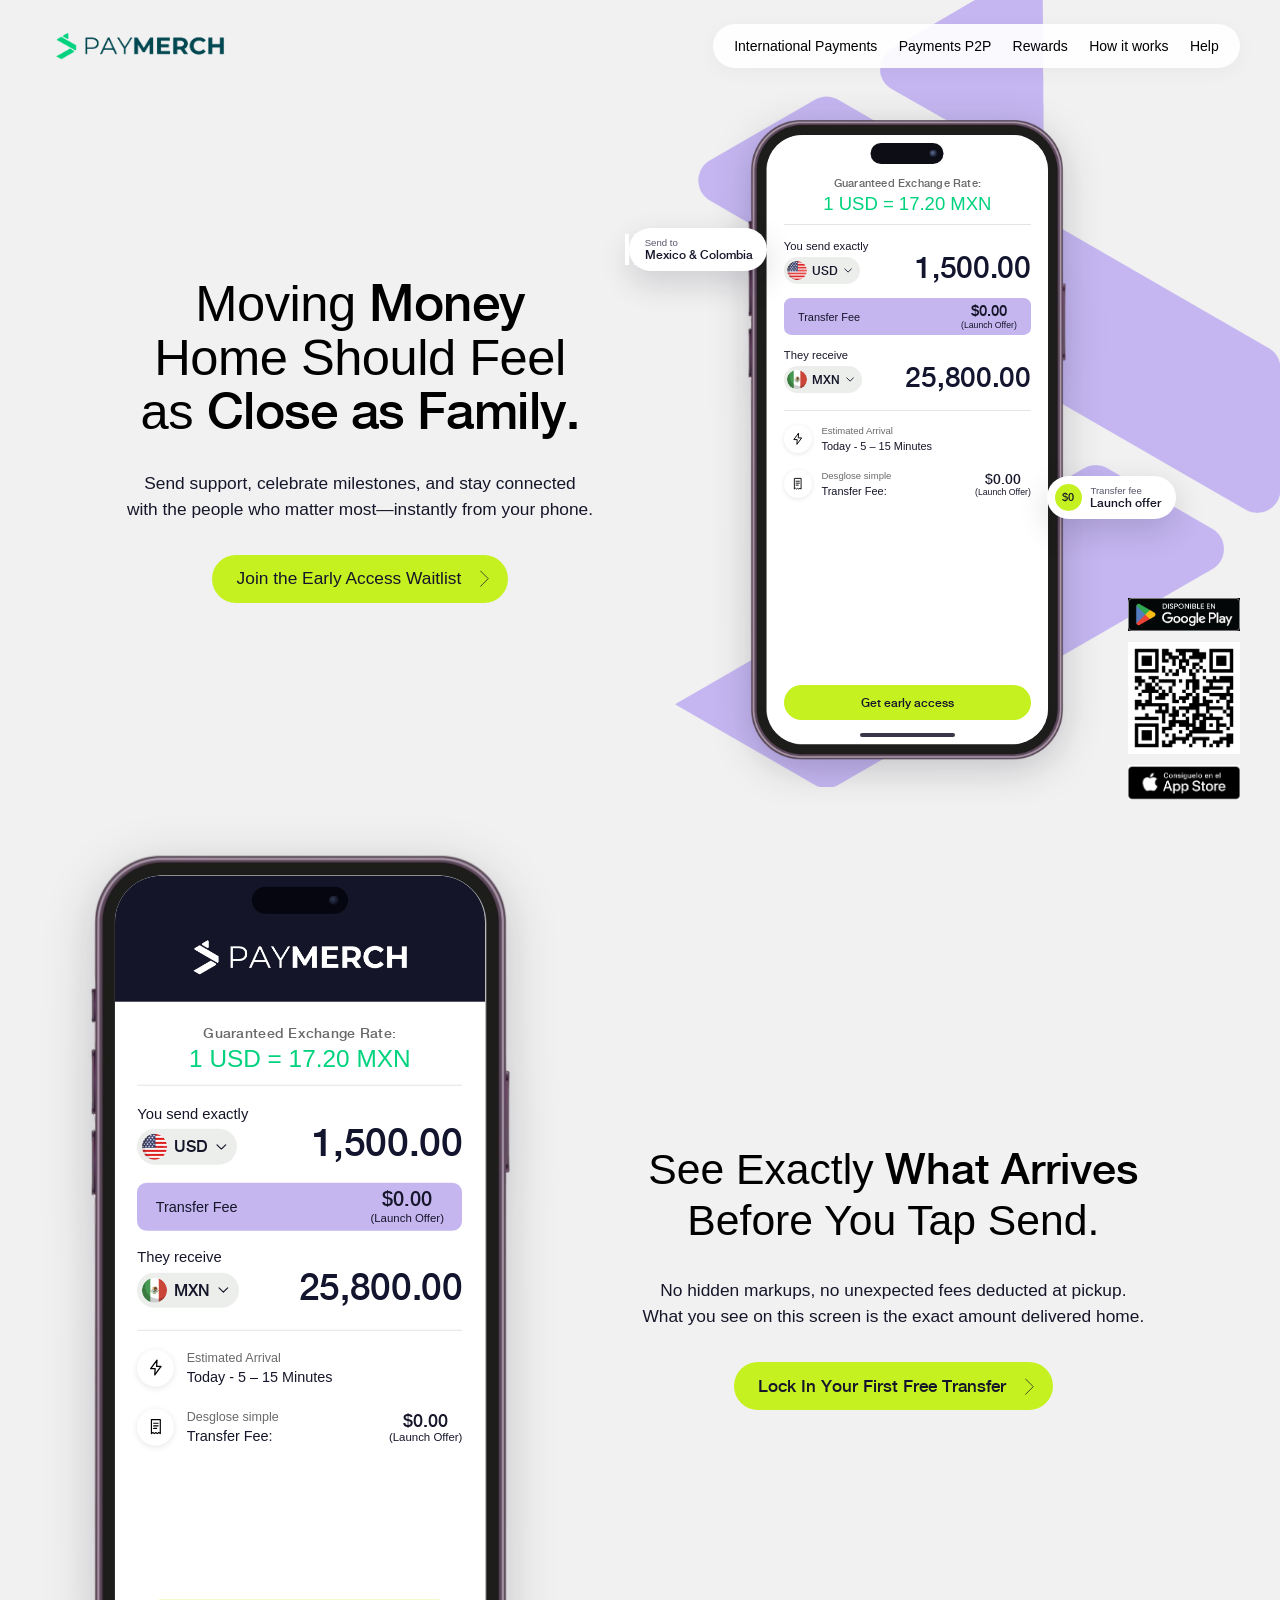
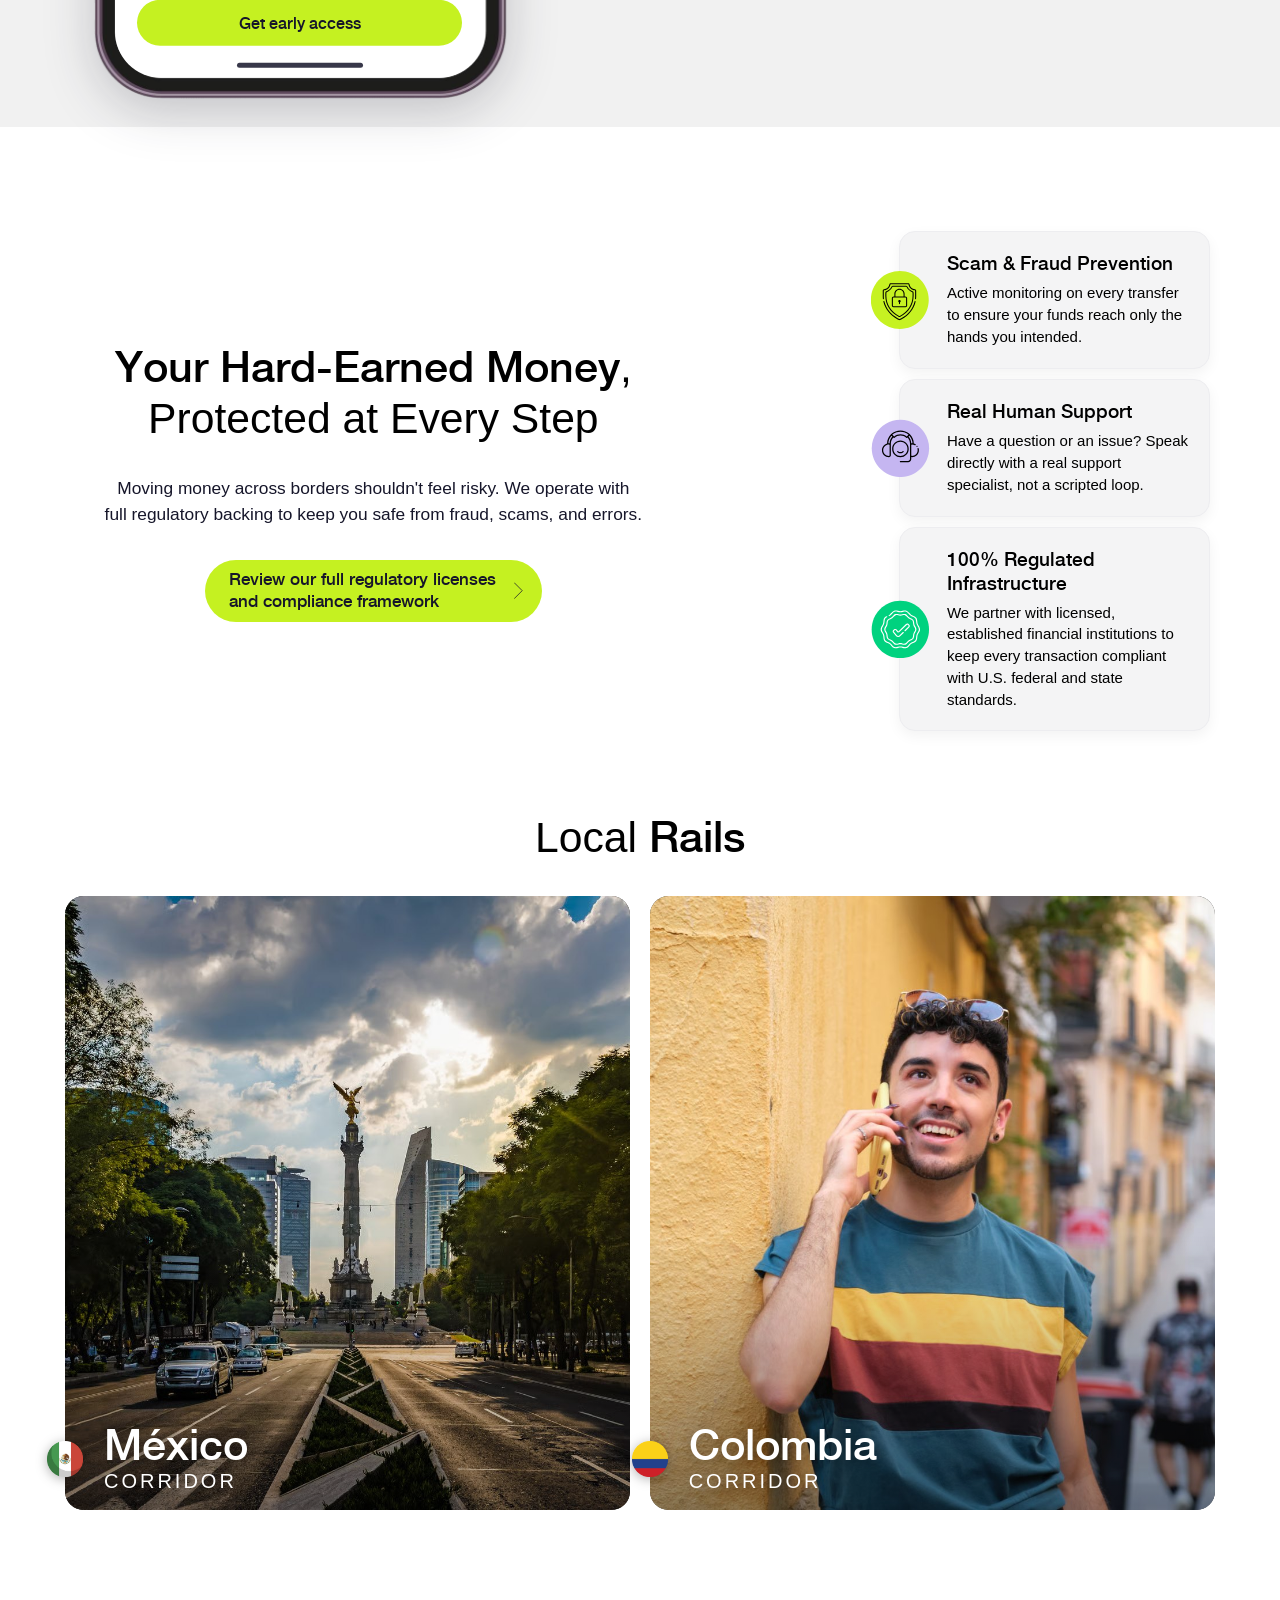
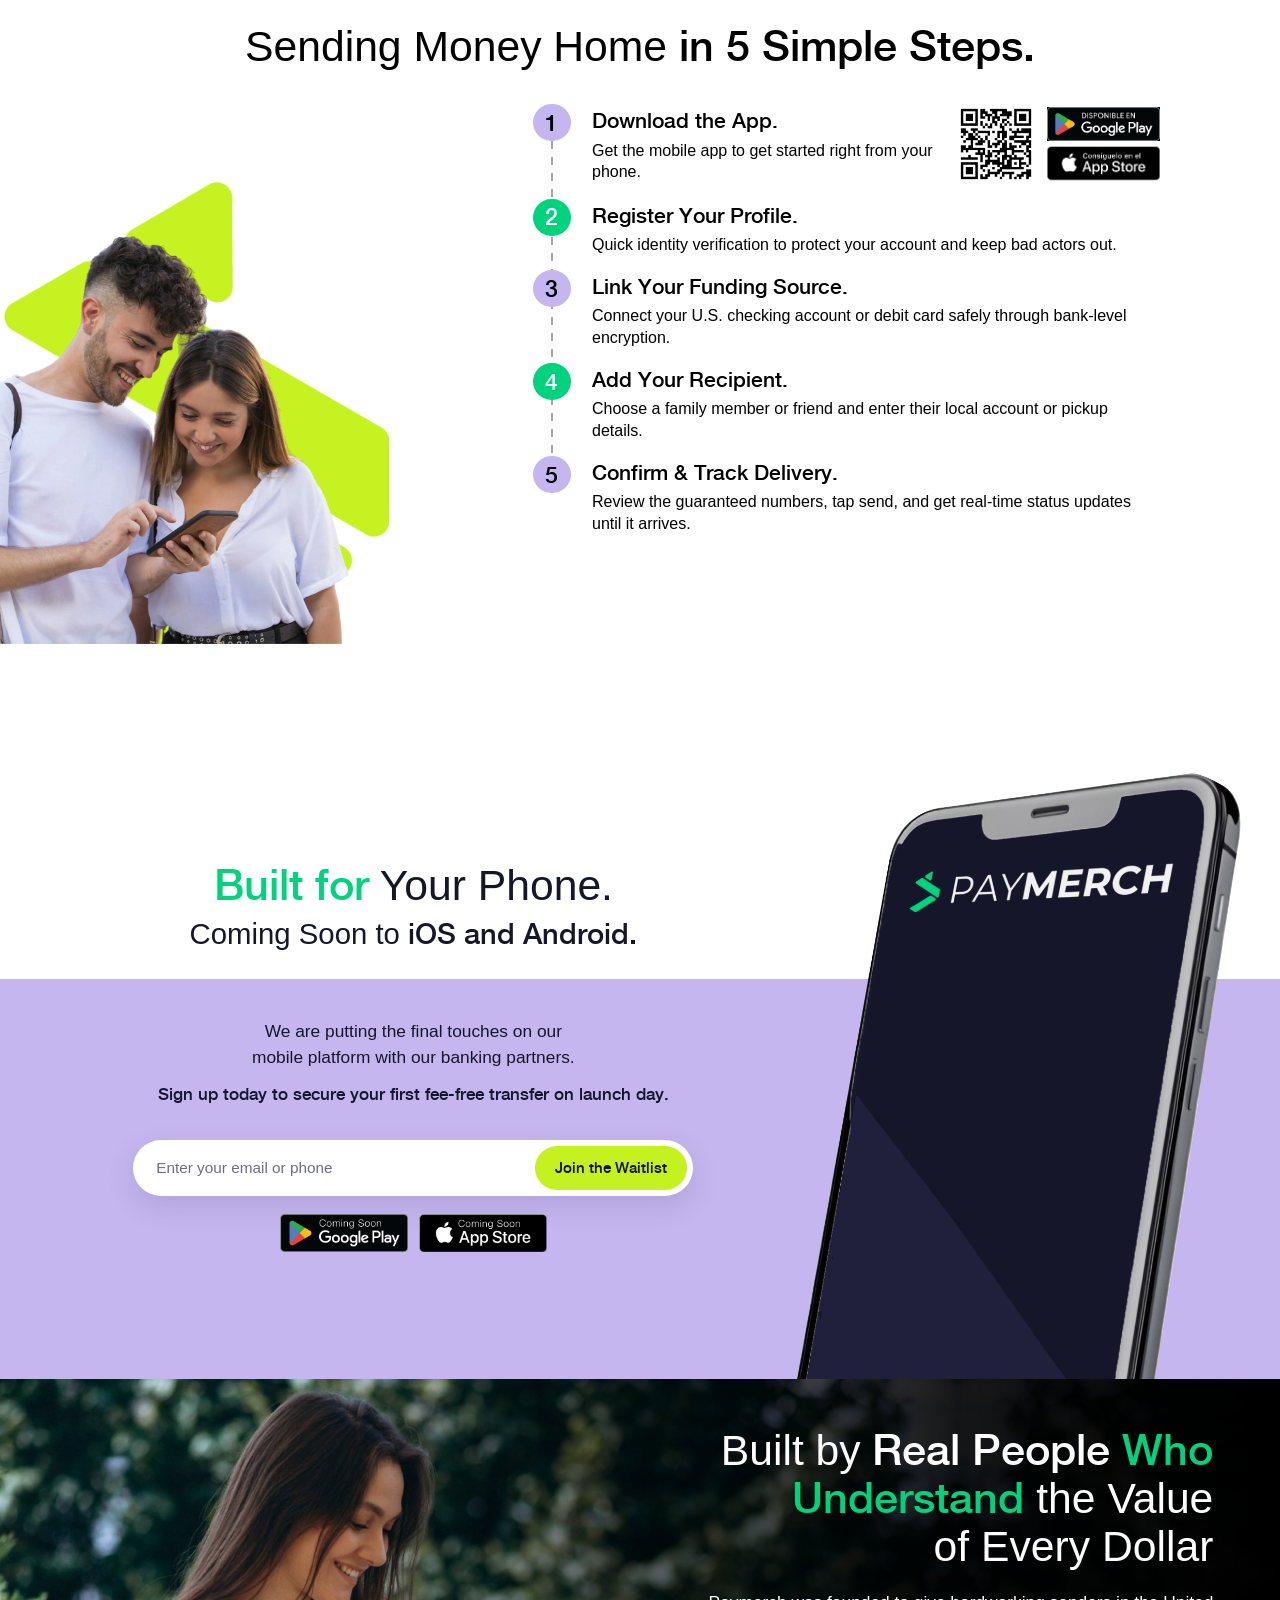
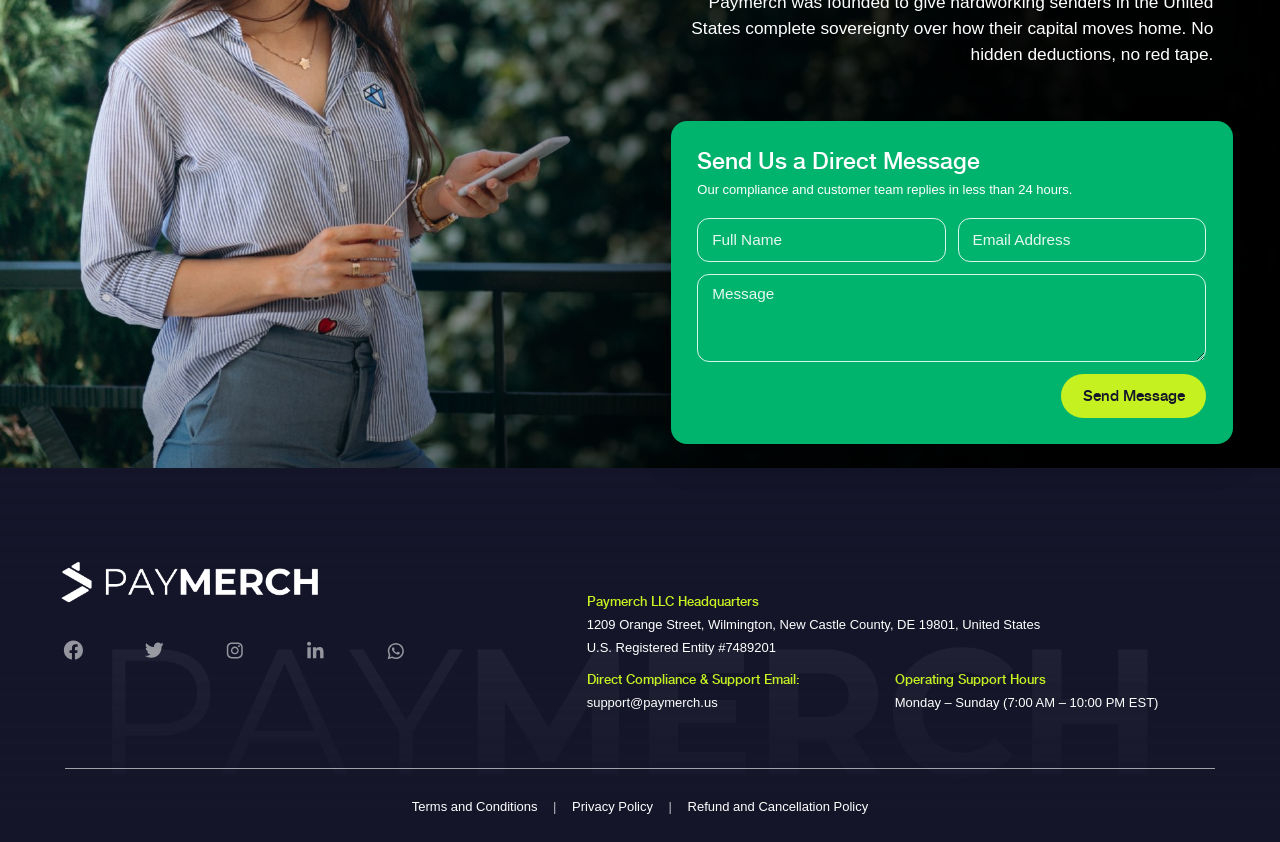
==== commit 38032918: "Restore preview pages: fix export of calculator data URLs Co-Authored-By: Claude Opus 5 <noreply@ant" ====
--- a/index.html
+++ b/index.html
@@ -4,7 +4,7 @@
 <meta charset="UTF-8">
 <meta name="viewport" content="width=device-width, initial-scale=1">
 <meta name="robots" content="noindex, nofollow">
-<title>Paymerch – Moving Money Home Should Feel as Close as Family.</title>
+<title>Paymerch &#8211; Moving Money Home Should Feel as Close as Family.</title>
 <link rel="icon" href="assets/img/marca-elemento.svg">
 <link rel="preload" as="font" type="font/woff2" crossorigin href="assets/fonts/helveticaneuemed-webfont.woff2">
 <style id="paymerch-fonts">
@@ -15,14 +15,14 @@
 </style>
 <link rel="stylesheet" href="assets/css/main.css">
 </head>
-<body class="home page pm-is-front">
+<body class="home blog wp-embed-responsive wp-theme-paymerch pm-is-front">
 
 <a class="skip-link screen-reader-text" href="#main">Skip to content</a>
 
 <div class="pm-site">
 	<header class="pm-header" id="top">
 		<div class="pm-wrap pm-header__inner">
-			<a class="pm-logo" href="#top" rel="home">
+			<a class="pm-logo" href="./" rel="home">
 				<img src="assets/img/logo-color.png" alt="Paymerch" class="pm-logo__img" loading="eager" decoding="async" width="1707" height="283">			</a>
 
 			<button class="pm-nav-toggle" type="button" aria-expanded="false" aria-controls="pm-nav">
@@ -47,30 +47,30 @@
 			<a class="pm-btn pm-btn--hero" href="#waitlist">
 				<span>Join the Early Access Waitlist</span>
 				<svg class="pm-btn__chev" aria-hidden="true" focusable="false" xmlns="http://www.w3.org/2000/svg" viewBox="833.62 963.01 23.37 44.33"><path d="M834.82 964.21L855.79 985.17L834.82 1006.14" fill="none" stroke="currentColor" stroke-width="2.0" stroke-linecap="round" stroke-linejoin="round"/></svg>			</a>
-			<div class="pm-dots" aria-hidden="true">
-				<span class="is-active"></span><span></span><span></span>
-			</div>
-		</div>
-
-		<div class="pm-hero__phone">
-			<img src="assets/img/celular.png" alt="" class="pm-hero__frame" loading="eager" decoding="async" width="2000" height="2000" aria-hidden="true">			<div class="pm-screen pm-screen--hero" aria-hidden="true">
-		<div class="pm-screen__island"></div>
+		</div>
+
+		<div class="pm-hero__stage">
+			<div class="pm-phone pm-hero__phone">
+				<img src="assets/img/phone-frame.png" alt="" class="pm-phone__frame" loading="eager" decoding="async" fetchpriority="high" width="855" height="1721" aria-hidden="true">				<div class="pm-screen pm-screen--hero" data-calc data-fee="0" data-currencies="{&quot;send&quot;:[{&quot;code&quot;:&quot;USD&quot;,&quot;name&quot;:&quot;United States dollar&quot;,&quot;country&quot;:&quot;United States&quot;,&quot;flag&quot;:&quot;assets\/img\/flag-us.png&quot;,&quot;rate&quot;:1}],&quot;receive&quot;:[{&quot;code&quot;:&quot;MXN&quot;,&quot;name&quot;:&quot;Mexican peso&quot;,&quot;country&quot;:&quot;Mexico&quot;,&quot;flag&quot;:&quot;assets\/img\/flag-mx.png&quot;,&quot;rate&quot;:17.2},{&quot;code&quot;:&quot;COP&quot;,&quot;name&quot;:&quot;Colombian peso&quot;,&quot;country&quot;:&quot;Colombia&quot;,&quot;flag&quot;:&quot;assets\/img\/flag-co-big.png&quot;,&quot;rate&quot;:4150}]}">
+		<div class="pm-screen__island" aria-hidden="true"></div>
 
 	<div class="pm-screen__rate">
 		<div class="pm-screen__rate-label">Guaranteed Exchange Rate:</div>
-		<div class="pm-screen__rate-value">1 USD = 17.20 MXN</div>
+		<div class="pm-screen__rate-value" data-calc-rate aria-live="polite">1 USD = 17.20 MXN</div>
 	</div>
 
 	<div class="pm-screen__hr"></div>
 
 	<div class="pm-screen__row">
 		<div class="pm-screen__cur">
-			<div class="pm-screen__label">You send exactly</div>
-			<div class="pm-screen__pill">
-				<img src="assets/img/flag-us.png" alt="" loading="lazy" decoding="async" width="153" height="153" aria-hidden="true">				<span>USD</span>
-				<svg class="pm-screen__caret" aria-hidden="true" focusable="false" xmlns="http://www.w3.org/2000/svg" viewBox="1309.83 634.62 16.29 9.23"><path d="M1310.83 635.62L1318.06 642.85L1325.12 635.8" fill="none" stroke="currentColor" stroke-width="1.0" stroke-linecap="round" stroke-linejoin="round"/></svg>			</div>
-		</div>
-		<div class="pm-screen__amount">1,500.00</div>
+			<label class="pm-screen__label" for="pm-calc-1-send">You send exactly</label>
+			<button type="button" class="pm-screen__pill" data-picker-open="send" aria-haspopup="dialog" aria-expanded="false" aria-controls="pm-calc-1-picker">
+				<img class="pm-screen__flag" src="assets/img/flag-us.png" alt="" width="40" height="40" data-pill-flag>
+				<span data-pill-code>USD</span>
+				<svg class="pm-screen__caret" viewBox="0 0 16 10" aria-hidden="true" focusable="false"><path d="M1.5 1.8 8 8.2l6.5-6.4" fill="none" stroke="currentColor" stroke-width="1.8" stroke-linecap="round" stroke-linejoin="round"/></svg>				<span class="screen-reader-text">Change the currency you send</span>
+			</button>
+		</div>
+		<input class="pm-screen__amount" id="pm-calc-1-send" type="text" inputmode="decimal" autocomplete="off" spellcheck="false" maxlength="13" value="1,500.00" data-calc-send>
 	</div>
 
 	<div class="pm-screen__fee">
@@ -80,20 +80,22 @@
 
 	<div class="pm-screen__row pm-screen__row--receive">
 		<div class="pm-screen__cur">
-			<div class="pm-screen__label">They receive</div>
-			<div class="pm-screen__pill">
-				<img src="assets/img/flag-mx.png" alt="" loading="lazy" decoding="async" width="153" height="153" aria-hidden="true">				<span>MXN</span>
-				<svg class="pm-screen__caret" aria-hidden="true" focusable="false" xmlns="http://www.w3.org/2000/svg" viewBox="1309.83 634.62 16.29 9.23"><path d="M1310.83 635.62L1318.06 642.85L1325.12 635.8" fill="none" stroke="currentColor" stroke-width="1.0" stroke-linecap="round" stroke-linejoin="round"/></svg>			</div>
-		</div>
-		<div class="pm-screen__amount">1,500.00</div>
+			<label class="pm-screen__label" for="pm-calc-1-receive">They receive</label>
+			<button type="button" class="pm-screen__pill" data-picker-open="receive" aria-haspopup="dialog" aria-expanded="false" aria-controls="pm-calc-1-picker">
+				<img class="pm-screen__flag" src="assets/img/flag-mx.png" alt="" width="40" height="40" data-pill-flag>
+				<span data-pill-code>MXN</span>
+				<svg class="pm-screen__caret" viewBox="0 0 16 10" aria-hidden="true" focusable="false"><path d="M1.5 1.8 8 8.2l6.5-6.4" fill="none" stroke="currentColor" stroke-width="1.8" stroke-linecap="round" stroke-linejoin="round"/></svg>				<span class="screen-reader-text">Change the currency they receive</span>
+			</button>
+		</div>
+		<input class="pm-screen__amount" id="pm-calc-1-receive" type="text" inputmode="decimal" autocomplete="off" spellcheck="false" maxlength="18" value="25,800.00" data-calc-receive>
 	</div>
 
 	<div class="pm-screen__hr pm-screen__hr--bottom"></div>
 
 	<div class="pm-screen__details">
 		<div class="pm-screen__detail">
-			<span class="pm-screen__ico">
-				<svg viewBox="0 0 24 24" aria-hidden="true"><path d="M13.5 2 5 13.5h6L10.5 22 19 10.5h-6L13.5 2z" fill="none" stroke="#000" stroke-width="1.7" stroke-linejoin="round"/></svg>
+			<span class="pm-screen__ico" aria-hidden="true">
+				<svg viewBox="0 0 24 24"><path d="M13.5 2 5 13.5h6L10.5 22 19 10.5h-6L13.5 2z" fill="none" stroke="#000" stroke-width="1.7" stroke-linejoin="round"/></svg>
 			</span>
 			<div class="pm-screen__txt">
 				<div class="pm-screen__sub">Estimated Arrival</div>
@@ -101,17 +103,47 @@
 			</div>
 		</div>
 		<div class="pm-screen__detail">
-			<span class="pm-screen__ico">
-				<svg viewBox="0 0 24 24" aria-hidden="true"><path d="M6 2.5h12v19l-2-1.5-2 1.5-2-1.5-2 1.5-2-1.5-2 1.5v-19z" fill="none" stroke="#000" stroke-width="1.6" stroke-linejoin="round"/><path d="M9 7.5h6M9 11h6M9 14.5h4" stroke="#000" stroke-width="1.6" stroke-linecap="round"/></svg>
+			<span class="pm-screen__ico" aria-hidden="true">
+				<svg viewBox="0 0 24 24"><path d="M6 2.5h12v19l-2-1.5-2 1.5-2-1.5-2 1.5-2-1.5-2 1.5v-19z" fill="none" stroke="#000" stroke-width="1.6" stroke-linejoin="round"/><path d="M9 7.5h6M9 11h6M9 14.5h4" stroke="#000" stroke-width="1.6" stroke-linecap="round"/></svg>
 			</span>
 			<div class="pm-screen__txt">
 				<div class="pm-screen__sub">Desglose simple</div>
 				<div class="pm-screen__val">Transfer Fee:</div>
 			</div>
-							<div class="pm-screen__fee2"><b>$0.00</b><small>(Launch Offer)</small></div>
-					</div>
+			<div class="pm-screen__fee2"><b>$0.00</b><small>(Launch Offer)</small></div>
+		</div>
+	</div>
+
+	<a class="pm-screen__cta" href="#waitlist">Get early access</a>
+	<div class="pm-screen__home" aria-hidden="true"></div>
+
+	<div class="pm-picker" id="pm-calc-1-picker" role="dialog" aria-labelledby="pm-calc-1-picker-title" hidden data-picker>
+		<div class="pm-picker__head">
+			<p class="pm-picker__title" id="pm-calc-1-picker-title">Choose a currency</p>
+			<button type="button" class="pm-picker__close" data-picker-close aria-label="Close">
+				<svg viewBox="0 0 24 24" aria-hidden="true" focusable="false"><path d="M6 6l12 12M18 6 6 18" fill="none" stroke="currentColor" stroke-width="2" stroke-linecap="round"/></svg>
+			</button>
+		</div>
+		<div class="pm-picker__search">
+			<svg viewBox="0 0 24 24" aria-hidden="true" focusable="false"><circle cx="10.5" cy="10.5" r="6.5" fill="none" stroke="currentColor" stroke-width="2"/><path d="m15.5 15.5 5 5" fill="none" stroke="currentColor" stroke-width="2" stroke-linecap="round"/></svg>
+			<input type="search" placeholder="Type a currency / country" aria-label="Search currencies" autocomplete="off" spellcheck="false" role="combobox" aria-expanded="true" aria-autocomplete="list" aria-controls="pm-calc-1-list" data-picker-search>
+		</div>
+		<p class="pm-picker__group" data-picker-group data-send="Available to send" data-receive="Available corridors"></p>
+		<ul class="pm-picker__list" id="pm-calc-1-list" role="listbox" aria-label="Currencies" data-picker-list></ul>
+		<p class="pm-picker__empty" data-picker-empty hidden>No match. Paymerch sends to Mexico and Colombia for now.</p>
 	</div>
 </div>
+
+				<div class="pm-chip pm-chip--corridors" aria-hidden="true">
+					<span class="pm-chip__flags">
+						<img src="assets/img/flag-mx.png" alt="" loading="lazy" decoding="async" width="153" height="153" aria-hidden="true">						<img src="assets/img/flag-co-big.png" alt="" loading="lazy" decoding="async" width="249" height="249" aria-hidden="true">					</span>
+					<span class="pm-chip__txt"><small>Send to</small><b>Mexico &amp; Colombia</b></span>
+				</div>
+				<div class="pm-chip pm-chip--fee" aria-hidden="true">
+					<span class="pm-chip__ico">$0</span>
+					<span class="pm-chip__txt"><small>Transfer fee</small><b>Launch offer</b></span>
+				</div>
+			</div>
 		</div>
 
 		<div class="pm-hero__stores">
@@ -124,27 +156,29 @@
 </section>
 <section class="pm-see" id="see-exactly">
 	<div class="pm-wrap pm-see__wrap">
-		<div class="pm-see__phone">
-			<img src="assets/img/celular.png" alt="" class="pm-see__frame" loading="lazy" decoding="async" width="2000" height="2000" aria-hidden="true">			<div class="pm-screen pm-screen--app" aria-hidden="true">
-			<div class="pm-screen__bar">
+		<div class="pm-see__phone pm-phone">
+			<img src="assets/img/phone-frame.png" alt="" class="pm-phone__frame" loading="lazy" decoding="async" width="855" height="1721" aria-hidden="true">			<div class="pm-screen pm-screen--app" data-calc data-fee="0" data-currencies="{&quot;send&quot;:[{&quot;code&quot;:&quot;USD&quot;,&quot;name&quot;:&quot;United States dollar&quot;,&quot;country&quot;:&quot;United States&quot;,&quot;flag&quot;:&quot;assets\/img\/flag-us.png&quot;,&quot;rate&quot;:1}],&quot;receive&quot;:[{&quot;code&quot;:&quot;MXN&quot;,&quot;name&quot;:&quot;Mexican peso&quot;,&quot;country&quot;:&quot;Mexico&quot;,&quot;flag&quot;:&quot;assets\/img\/flag-mx.png&quot;,&quot;rate&quot;:17.2},{&quot;code&quot;:&quot;COP&quot;,&quot;name&quot;:&quot;Colombian peso&quot;,&quot;country&quot;:&quot;Colombia&quot;,&quot;flag&quot;:&quot;assets\/img\/flag-co-big.png&quot;,&quot;rate&quot;:4150}]}">
+			<div class="pm-screen__bar" aria-hidden="true">
 			<img src="assets/img/logo-blanco.png" alt="" class="pm-screen__logo" loading="lazy" decoding="async" width="1707" height="283" aria-hidden="true">		</div>
-		<div class="pm-screen__island"></div>
+		<div class="pm-screen__island" aria-hidden="true"></div>
 
 	<div class="pm-screen__rate">
 		<div class="pm-screen__rate-label">Guaranteed Exchange Rate:</div>
-		<div class="pm-screen__rate-value">1 USD = 17.20 MXN</div>
+		<div class="pm-screen__rate-value" data-calc-rate aria-live="polite">1 USD = 17.20 MXN</div>
 	</div>
 
 	<div class="pm-screen__hr"></div>
 
 	<div class="pm-screen__row">
 		<div class="pm-screen__cur">
-			<div class="pm-screen__label">You send exactly</div>
-			<div class="pm-screen__pill">
-				<img src="assets/img/flag-us.png" alt="" loading="lazy" decoding="async" width="153" height="153" aria-hidden="true">				<span>USD</span>
-				<svg class="pm-screen__caret" aria-hidden="true" focusable="false" xmlns="http://www.w3.org/2000/svg" viewBox="1309.83 634.62 16.29 9.23"><path d="M1310.83 635.62L1318.06 642.85L1325.12 635.8" fill="none" stroke="currentColor" stroke-width="1.0" stroke-linecap="round" stroke-linejoin="round"/></svg>			</div>
-		</div>
-		<div class="pm-screen__amount">1,500.00</div>
+			<label class="pm-screen__label" for="pm-calc-2-send">You send exactly</label>
+			<button type="button" class="pm-screen__pill" data-picker-open="send" aria-haspopup="dialog" aria-expanded="false" aria-controls="pm-calc-2-picker">
+				<img class="pm-screen__flag" src="assets/img/flag-us.png" alt="" width="40" height="40" data-pill-flag>
+				<span data-pill-code>USD</span>
+				<svg class="pm-screen__caret" viewBox="0 0 16 10" aria-hidden="true" focusable="false"><path d="M1.5 1.8 8 8.2l6.5-6.4" fill="none" stroke="currentColor" stroke-width="1.8" stroke-linecap="round" stroke-linejoin="round"/></svg>				<span class="screen-reader-text">Change the currency you send</span>
+			</button>
+		</div>
+		<input class="pm-screen__amount" id="pm-calc-2-send" type="text" inputmode="decimal" autocomplete="off" spellcheck="false" maxlength="13" value="1,500.00" data-calc-send>
 	</div>
 
 	<div class="pm-screen__fee">
@@ -154,20 +188,22 @@
 
 	<div class="pm-screen__row pm-screen__row--receive">
 		<div class="pm-screen__cur">
-			<div class="pm-screen__label">They receive</div>
-			<div class="pm-screen__pill">
-				<img src="assets/img/flag-mx.png" alt="" loading="lazy" decoding="async" width="153" height="153" aria-hidden="true">				<span>MXN</span>
-				<svg class="pm-screen__caret" aria-hidden="true" focusable="false" xmlns="http://www.w3.org/2000/svg" viewBox="1309.83 634.62 16.29 9.23"><path d="M1310.83 635.62L1318.06 642.85L1325.12 635.8" fill="none" stroke="currentColor" stroke-width="1.0" stroke-linecap="round" stroke-linejoin="round"/></svg>			</div>
-		</div>
-		<div class="pm-screen__amount">1,500.00</div>
+			<label class="pm-screen__label" for="pm-calc-2-receive">They receive</label>
+			<button type="button" class="pm-screen__pill" data-picker-open="receive" aria-haspopup="dialog" aria-expanded="false" aria-controls="pm-calc-2-picker">
+				<img class="pm-screen__flag" src="assets/img/flag-mx.png" alt="" width="40" height="40" data-pill-flag>
+				<span data-pill-code>MXN</span>
+				<svg class="pm-screen__caret" viewBox="0 0 16 10" aria-hidden="true" focusable="false"><path d="M1.5 1.8 8 8.2l6.5-6.4" fill="none" stroke="currentColor" stroke-width="1.8" stroke-linecap="round" stroke-linejoin="round"/></svg>				<span class="screen-reader-text">Change the currency they receive</span>
+			</button>
+		</div>
+		<input class="pm-screen__amount" id="pm-calc-2-receive" type="text" inputmode="decimal" autocomplete="off" spellcheck="false" maxlength="18" value="25,800.00" data-calc-receive>
 	</div>
 
 	<div class="pm-screen__hr pm-screen__hr--bottom"></div>
 
 	<div class="pm-screen__details">
 		<div class="pm-screen__detail">
-			<span class="pm-screen__ico">
-				<svg viewBox="0 0 24 24" aria-hidden="true"><path d="M13.5 2 5 13.5h6L10.5 22 19 10.5h-6L13.5 2z" fill="none" stroke="#000" stroke-width="1.7" stroke-linejoin="round"/></svg>
+			<span class="pm-screen__ico" aria-hidden="true">
+				<svg viewBox="0 0 24 24"><path d="M13.5 2 5 13.5h6L10.5 22 19 10.5h-6L13.5 2z" fill="none" stroke="#000" stroke-width="1.7" stroke-linejoin="round"/></svg>
 			</span>
 			<div class="pm-screen__txt">
 				<div class="pm-screen__sub">Estimated Arrival</div>
@@ -175,15 +211,34 @@
 			</div>
 		</div>
 		<div class="pm-screen__detail">
-			<span class="pm-screen__ico">
-				<svg viewBox="0 0 24 24" aria-hidden="true"><path d="M6 2.5h12v19l-2-1.5-2 1.5-2-1.5-2 1.5-2-1.5-2 1.5v-19z" fill="none" stroke="#000" stroke-width="1.6" stroke-linejoin="round"/><path d="M9 7.5h6M9 11h6M9 14.5h4" stroke="#000" stroke-width="1.6" stroke-linecap="round"/></svg>
+			<span class="pm-screen__ico" aria-hidden="true">
+				<svg viewBox="0 0 24 24"><path d="M6 2.5h12v19l-2-1.5-2 1.5-2-1.5-2 1.5-2-1.5-2 1.5v-19z" fill="none" stroke="#000" stroke-width="1.6" stroke-linejoin="round"/><path d="M9 7.5h6M9 11h6M9 14.5h4" stroke="#000" stroke-width="1.6" stroke-linecap="round"/></svg>
 			</span>
 			<div class="pm-screen__txt">
 				<div class="pm-screen__sub">Desglose simple</div>
 				<div class="pm-screen__val">Transfer Fee:</div>
 			</div>
-							<div class="pm-screen__fee2 pm-screen__fee2--link"><b>$0.00</b><svg class="pm-screen__chev" aria-hidden="true" focusable="false" xmlns="http://www.w3.org/2000/svg" viewBox="656.41 2280.55 10.29 18.37"><path d="M657.41 2297.92L665.7 2289.63L657.62 2281.55" fill="none" stroke="currentColor" stroke-width="1.0" stroke-linecap="round" stroke-linejoin="round"/></svg></div>
-					</div>
+			<div class="pm-screen__fee2"><b>$0.00</b><small>(Launch Offer)</small></div>
+		</div>
+	</div>
+
+	<a class="pm-screen__cta" href="#waitlist">Get early access</a>
+	<div class="pm-screen__home" aria-hidden="true"></div>
+
+	<div class="pm-picker" id="pm-calc-2-picker" role="dialog" aria-labelledby="pm-calc-2-picker-title" hidden data-picker>
+		<div class="pm-picker__head">
+			<p class="pm-picker__title" id="pm-calc-2-picker-title">Choose a currency</p>
+			<button type="button" class="pm-picker__close" data-picker-close aria-label="Close">
+				<svg viewBox="0 0 24 24" aria-hidden="true" focusable="false"><path d="M6 6l12 12M18 6 6 18" fill="none" stroke="currentColor" stroke-width="2" stroke-linecap="round"/></svg>
+			</button>
+		</div>
+		<div class="pm-picker__search">
+			<svg viewBox="0 0 24 24" aria-hidden="true" focusable="false"><circle cx="10.5" cy="10.5" r="6.5" fill="none" stroke="currentColor" stroke-width="2"/><path d="m15.5 15.5 5 5" fill="none" stroke="currentColor" stroke-width="2" stroke-linecap="round"/></svg>
+			<input type="search" placeholder="Type a currency / country" aria-label="Search currencies" autocomplete="off" spellcheck="false" role="combobox" aria-expanded="true" aria-autocomplete="list" aria-controls="pm-calc-2-list" data-picker-search>
+		</div>
+		<p class="pm-picker__group" data-picker-group data-send="Available to send" data-receive="Available corridors"></p>
+		<ul class="pm-picker__list" id="pm-calc-2-list" role="listbox" aria-label="Currencies" data-picker-list></ul>
+		<p class="pm-picker__empty" data-picker-empty hidden>No match. Paymerch sends to Mexico and Colombia for now.</p>
 	</div>
 </div>
 		</div>
@@ -205,7 +260,7 @@
 			<h2 class="pm-protected__title">
 				<strong>Your Hard-Earned Money</strong>,<br>Protected at Every Step			</h2>
 			<p class="pm-protected__text">
-				Moving money across borders shouldn't feel risky. We<br class="pm-br">operate with full regulatory backing to keep you safe<br class="pm-br">from fraud, scams, and errors.			</p>
+				Moving money across borders shouldn't feel risky. We <br class="pm-br">operate with full regulatory backing to keep you safe <br class="pm-br">from fraud, scams, and errors.			</p>
 			<a class="pm-btn pm-btn--protected" href="#">
 				<strong>Review our full regulatory licenses<br>and compliance framework</strong>
 				<svg class="pm-btn__chev" aria-hidden="true" focusable="false" xmlns="http://www.w3.org/2000/svg" viewBox="833.62 963.01 23.37 44.33"><path d="M834.82 964.21L855.79 985.17L834.82 1006.14" fill="none" stroke="currentColor" stroke-width="2.0" stroke-linecap="round" stroke-linejoin="round"/></svg>			</a>
@@ -407,19 +462,22 @@
 
 			<form class="pm-waitlist" method="post" action="#" data-demo-form>
 				<input type="hidden" name="action" value="paymerch_waitlist">
-				<input type="hidden" id="pm_waitlist_nonce" name="pm_waitlist_nonce" value="f4a96f7258" /><input type="hidden" name="_wp_http_referer" value="/" />				<label class="screen-reader-text" for="pm-waitlist-contact">Enter your email or phone</label>
-				<input class="pm-waitlist__input" id="pm-waitlist-contact" type="text" name="pm_contact" placeholder="[ Enter your email or phone ]" autocomplete="email" required>
+				<input type="hidden" id="pm_waitlist_nonce" name="pm_waitlist_nonce" value="f4a96f7258" /><input type="hidden" name="_wp_http_referer" value="/?export=2" />				<label class="screen-reader-text" for="pm-waitlist-contact">Email or phone number</label>
+				<input class="pm-waitlist__input" id="pm-waitlist-contact" type="text" name="pm_contact" placeholder="Enter your email or phone" autocomplete="email" required>
 				<input class="pm-hp" type="text" name="pm_website" tabindex="-1" autocomplete="off" aria-hidden="true">
 				<button class="pm-waitlist__btn" type="submit">Join the Waitlist</button>
 			</form>
-					</div>
+			
+			<div class="pm-built__stores">
+				<a class="pm-built__badge" href="#" target="_blank" rel="noopener">
+					<img src="assets/img/play-store.png" alt="Coming soon on Google Play" loading="lazy" decoding="async" width="800" height="237">				</a>
+				<a class="pm-built__badge" href="#" target="_blank" rel="noopener">
+					<img src="assets/img/app-store.png" alt="Coming soon on the App Store" loading="lazy" decoding="async" width="800" height="235">				</a>
+			</div>
+		</div>
 
 		<div class="pm-built__phone" aria-hidden="true">
 			<img src="assets/img/celular-2.png" alt="" loading="lazy" decoding="async" width="960" height="1745" aria-hidden="true">		</div>
-		<a class="pm-built__badge pm-built__badge--play" href="#" target="_blank" rel="noopener">
-			<img src="assets/img/play-store.png" alt="Coming soon on Google Play" loading="lazy" decoding="async" width="800" height="237">		</a>
-		<a class="pm-built__badge pm-built__badge--app" href="#" target="_blank" rel="noopener">
-			<img src="assets/img/app-store.png" alt="Coming soon on the App Store" loading="lazy" decoding="async" width="800" height="235">		</a>
 	</div>
 </section>
 <section class="pm-builtby" id="contact">
@@ -440,7 +498,7 @@
 
 			<form class="pm-contact__form" method="post" action="#" data-demo-form>
 				<input type="hidden" name="action" value="paymerch_contact">
-				<input type="hidden" id="pm_contact_nonce" name="pm_contact_nonce" value="f336c74d8c" /><input type="hidden" name="_wp_http_referer" value="/" />				<div class="pm-contact__row">
+				<input type="hidden" id="pm_contact_nonce" name="pm_contact_nonce" value="f336c74d8c" /><input type="hidden" name="_wp_http_referer" value="/?export=2" />				<div class="pm-contact__row">
 					<label class="screen-reader-text" for="pm-contact-name">Full Name</label>
 					<input class="pm-contact__input" id="pm-contact-name" type="text" name="pm_name" placeholder="Full Name" autocomplete="name" required>
 					<label class="screen-reader-text" for="pm-contact-email">Email Address</label>
@@ -461,7 +519,7 @@
 	<footer class="pm-footer" id="footer">
 		<div class="pm-wrap pm-footer__wrap">
 			<img src="assets/img/footer.png" alt="" class="pm-footer__watermark" loading="lazy" decoding="async" width="1979" height="523" aria-hidden="true">
-			<a class="pm-footer__logo" href="#top" rel="home">
+			<a class="pm-footer__logo" href="./" rel="home">
 				<img src="assets/img/logo-blanco.png" alt="Paymerch" loading="lazy" decoding="async" width="1707" height="283">			</a>
 
 			<ul class="pm-footer__social">
@@ -506,7 +564,7 @@
 			<hr class="pm-footer__rule">
 
 			<nav class="pm-footer__legal" aria-label="Legal">
-				<ul class="pm-footer__legal-list"><li><a href="#">Terms and Conditions</a></li><li><a href="#">Privacy Policy</a></li><li><a href="#">Regulatory Disclosure</a></li><li><a href="#">Fraud Protection</a></li></ul>			</nav>
+				<ul class="pm-footer__legal-list"><li><a href="terms-and-conditions/">Terms and Conditions</a></li><li><a href="privacy-policy/">Privacy Policy</a></li><li><a href="refund-and-cancellation-policy/">Refund and Cancellation Policy</a></li></ul>			</nav>
 		</div>
 	</footer>
 </div><!-- .pm-site -->
@@ -525,7 +583,7 @@
 		n.className = 'pm-form__notice pm-form__notice--ok';
 		n.setAttribute('role', 'status');
 		n.textContent = 'Thanks! This is a preview, so nothing was sent.';
-		if (!n.parentNode) { box.insertBefore(n, box.firstChild); }
+		if (!n.parentNode) { box.insertBefore(n, f.classList.contains('pm-waitlist') ? f.nextSibling : box.firstChild); }
 		f.reset();
 	});
 });
--- a/assets/css/main.css
+++ b/assets/css/main.css
@@ -2,14 +2,16 @@
    Paymerch — main stylesheet
    --------------------------------------------------------------------------
    Reference: paymerch-2.pdf (1920px artboard).
-   Unit system: 1rem = 10px at 1920px. The root font-size scales with the
-   viewport so every rem value below equals "design pixels ÷ 10" and the
-   layout stays proportional (html font-size = viewport width / 192, capped
-   at 10px). Because the artboard is taller than a widescreen viewport, the
-   tall sections also compress their vertical rhythm with clamp(…, 100vh, …)
-   so each one fits the window height whenever possible. Below 900px the page
-   switches to a stacked mobile layout with a fixed 10px rem (see the last
-   section of this file).
+
+   Layout: 1rem = 10px at 1920px. The root font-size is viewport width / 192
+   (capped at 10px), so positions below are "design pixels ÷ 10" and the page
+   always fills the width. Tall sections compress their vertical rhythm with
+   clamp(…, 100vh, …) so each one fits one screen.
+
+   Type & controls: fluid tokens (--t-*, --ctl-*, --gap-*). On desktop they are
+   clamp(px floor, rem, px cap), so text never drops below a readable size and
+   buttons/inputs keep a ≥ 44px touch target. Below 900px the page switches to
+   a stacked mobile layout with a fixed 10px rem.
    ========================================================================== */
 
 :root {
@@ -19,20 +21,32 @@
 	--c-navy: #15152a;
 	--c-ink: #16162a;
 	--c-amount: #13152e;
+	--c-muted: #55556a;
 	--c-lime: #c5f121;
 	--c-lime-2: #c6f222;
 	--c-purple: #c5b6f0;
-	--c-purple-2: #9882e2;
-	--c-purple-3: #755dd5;
 	--c-green: #00d27e;
 	--c-green-2: #00b46d;
-	--c-grey: #666;
+	--c-green-ink: #008f56;
 	--c-card: #f4f4f5;
 	--c-pill: #eceeeb;
-	--c-dot: #ccc;
 	--c-dash: #a6a6a6;
 
 	--font: "Helvetica Neue LT", "HelveticaNeue", "Helvetica Neue", Helvetica, Arial, sans-serif;
+
+	/* Mobile values (rem = 10px there); redefined for desktop further down. */
+	--t-hero: 3.8rem;
+	--t-h2: 3.4rem;
+	--t-lead: 1.7rem;
+	--t-body: 1.6rem;
+	--t-small: 1.4rem;
+	--t-cta: 1.7rem;
+	--ctl-h: 4.8rem;
+	--ctl-h-lg: 5.4rem;
+	--ctl-fs: 1.6rem;
+	--gap-s: 1.2rem;
+	--gap-m: 2rem;
+	--gap-l: 3rem;
 }
 
 html {
@@ -73,254 +87,371 @@
 .skip-link:focus {
 	position: fixed; left: 1rem; top: 1rem; z-index: 1000;
 	width: auto; height: auto; clip: auto;
-	background: #fff; padding: 1rem 2rem; font-size: 1.6rem;
+	background: #fff; padding: 1rem 2rem; font-size: 16px;
 }
 .pm-hp { position: absolute; left: -9999px; width: 1px; height: 1px; opacity: 0; }
 
 .pm-wrap { position: relative; max-width: 192rem; margin: 0 auto; }
 .pm-green { color: var(--c-green); }
-
-/* --------------------------------------------------------------------------
-   Buttons (lime pills with a thin chevron on the right)
+/* The mockup's forced line breaks; paragraphs now wrap (and balance) on their own. */
+.pm-br { display: none; }
+
+/* --------------------------------------------------------------------------
+   Buttons: lime pills with a thin chevron
    -------------------------------------------------------------------------- */
 .pm-btn {
 	display: inline-flex;
 	align-items: center;
 	justify-content: space-between;
+	gap: var(--gap-m);
+	min-height: var(--ctl-h-lg);
+	padding: .55em 1.1em .55em 1.4em;
 	background: var(--c-lime);
-	color: #000;
-	border-radius: 99rem;
-	font-size: 3.5rem;
-	line-height: 4.5rem;
+	color: var(--c-ink);
+	border-radius: 999px;
+	font-size: var(--t-cta);
+	line-height: 1.25;
 	text-align: left;
-	transition: transform .25s ease, box-shadow .25s ease;
-}
-.pm-btn:hover, .pm-btn:focus-visible { transform: translateY(-.2rem); box-shadow: 0 1rem 2.4rem rgba(0, 0, 0, .12); }
-.pm-btn__chev { flex: none; width: 2.1rem; height: 4.2rem; }
-.pm-btn__chev--sm { width: 1.6rem; height: 3.6rem; }
+	transition: transform .2s ease, box-shadow .2s ease;
+}
+.pm-btn:hover { transform: translateY(-2px); box-shadow: 0 10px 24px rgba(21, 21, 42, .14); }
+.pm-btn:focus-visible { outline: 3px solid var(--c-ink); outline-offset: 3px; }
+.pm-btn__chev { flex: none; width: .5em; height: 1em; }
 
 /* --------------------------------------------------------------------------
    Header
    -------------------------------------------------------------------------- */
 .pm-header { position: absolute; top: 0; left: 0; right: 0; z-index: 30; }
-.pm-header__inner { height: 15rem; }
-.pm-logo { position: absolute; left: 11.5rem; top: 7.2rem; width: 36.3rem; }
+.pm-header__inner {
+	display: flex;
+	align-items: center;
+	justify-content: space-between;
+	gap: var(--gap-m);
+	padding: clamp(18px, 3.6rem, 40px) clamp(20px, 6rem, 72px) 0 clamp(20px, 8rem, 115px);
+}
+.pm-logo { display: block; flex: none; width: clamp(150px, 26rem, 300px); }
 .pm-logo__img { width: 100%; }
-
 .pm-nav {
-	position: absolute;
-	right: 6.8rem;
-	top: 5.9rem;
-	height: 8.1rem;
+	height: var(--ctl-h);
 	background: rgba(255, 255, 255, .92);
-	border-radius: 4.05rem;
-	box-shadow: 0 .4rem 2rem rgba(0, 0, 0, .04);
+	border-radius: 999px;
+	box-shadow: 0 4px 20px rgba(0, 0, 0, .04);
 }
 .pm-nav__list {
 	display: flex;
 	align-items: center;
 	height: 100%;
-	padding: 0 4.6rem 0 5.8rem;
-	gap: 4.4rem;
-	font-size: 3rem;
+	padding: 0 clamp(18px, 3.2rem, 36px);
+	gap: clamp(16px, 3.2rem, 40px);
+	font-size: clamp(14px, 2.1rem, 18px);
 	white-space: nowrap;
 }
 .pm-nav__list a { color: #000; transition: opacity .2s; }
 .pm-nav__list a:hover { opacity: .55; }
+.pm-nav__list a:focus-visible { outline: 2px solid var(--c-ink); outline-offset: 4px; border-radius: 4px; }
 .pm-nav-toggle { display: none; }
+.pm-is-inner .pm-header { position: relative; background: var(--c-bg); }
 
 /* --------------------------------------------------------------------------
    Section 1 — Hero
    -------------------------------------------------------------------------- */
-.pm-hero { background: var(--c-bg); }
-.pm-hero__wrap { height: clamp(96rem, 100vh, 130rem); overflow: visible; }
+.pm-hero {
+	--hero-h: clamp(88rem, 100vh, 124rem);
+	--phone-h: min(calc(var(--hero-h) - 17rem), 96rem);
+	--stores-w: clamp(112px, 14rem, 150px);
+	background: var(--c-bg);
+}
+.pm-hero__wrap { height: var(--hero-h); }
 .pm-hero__mark { position: absolute; left: 101.3rem; top: -3.4rem; width: 90.7rem; z-index: 0; }
 
 .pm-hero__content {
 	position: absolute;
-	left: 0;
-	top: clamp(21rem, calc(43.24vh - 20.51rem), 35.7rem);
-	width: 108.6rem;
+	left: 4rem;
+	width: 100rem;
+	top: 12rem;
+	bottom: 4rem;
+	display: flex;
+	flex-direction: column;
+	justify-content: center;
+	align-items: center;
 	text-align: center;
 	z-index: 2;
 }
-.pm-hero__title {
-	font-size: 9.49rem;
-	line-height: 10rem;
-	font-weight: 400;
-	letter-spacing: -.005em;
-}
-.pm-hero__text {
-	margin: clamp(4.5rem, calc(6.76vh - 1.99rem), 6.8rem) auto 0;
-	max-width: 80rem;
-	font-size: 3.5rem;
-	line-height: 4.5rem;
-	color: var(--c-ink);
-}
-.pm-btn--hero {
-	margin-top: clamp(5.5rem, calc(8.82vh - 2.97rem), 8.5rem);
-	width: 67.7rem;
-	height: 7.8rem;
-	padding: 0 2.5rem 0 5.5rem;
-}
-.pm-dots { display: flex; justify-content: center; gap: .28rem; margin-top: clamp(4rem, calc(32.65vh - 27.35rem), 15.1rem); }
-.pm-dots span { width: 1.24rem; height: 1.24rem; border-radius: .62rem; background: var(--c-dot); }
-.pm-dots .is-active { width: 2.57rem; background: var(--c-navy); }
-
-.pm-hero__phone {
-	position: absolute;
-	left: 108.9rem;
-	top: clamp(22rem, calc(21.47vh - 20.61rem), 29.3rem);
-	bottom: 7.5rem;
-	width: 77.4rem;
-	overflow: hidden;
+.pm-hero__title { font-size: var(--t-hero); line-height: 1.06; font-weight: 400; letter-spacing: -.01em; }
+.pm-hero__text { margin-top: var(--gap-l); max-width: 30em; font-size: var(--t-lead); line-height: 1.5; color: var(--c-ink); text-wrap: balance; }
+.pm-btn--hero { margin-top: var(--gap-l); }
+
+.pm-hero__stage {
+	position: absolute;
+	left: 106rem;
+	right: calc(9rem + var(--stores-w));
+	top: 12rem;
+	bottom: 4rem;
+	display: flex;
+	align-items: center;
+	justify-content: center;
 	z-index: 1;
 }
-.pm-hero__frame { position: absolute; left: -52.2rem; top: -12.5rem; width: 181.2rem; max-width: none; }
-.pm-hero__phone .pm-screen { left: 4.5rem; top: 3.7rem; width: 68.3rem; height: 110rem; --r: 6.2rem; }
+.pm-hero__phone { height: var(--phone-h); width: calc(var(--phone-h) * .4968); flex: none; }
 
 .pm-hero__stores {
 	position: absolute;
-	left: 175.4rem;
-	bottom: 0;
-	width: 15.7rem;
+	right: 6rem;
+	bottom: 4rem;
+	width: var(--stores-w);
 	display: flex;
 	flex-direction: column;
-	gap: 1.1rem;
+	gap: var(--gap-s);
 	z-index: 3;
 }
 .pm-hero__stores a { display: block; transition: transform .2s; }
 .pm-hero__stores a:hover { transform: scale(1.04); }
 
-/* --------------------------------------------------------------------------
-   Phone screen (shared by hero + "See exactly"); sizes in container units
+/* Floating highlight chips around the hero phone (sized in % of the phone). */
+.pm-chip {
+	position: absolute;
+	z-index: 4;
+	display: flex;
+	align-items: center;
+	gap: .7em;
+	padding: .65em 1.2em .65em .65em;
+	background: #fff;
+	border-radius: 999px;
+	box-shadow: 0 12px 32px rgba(21, 21, 42, .16);
+	font-size: clamp(12px, 1.8rem, 16px);
+	line-height: 1.2;
+	white-space: nowrap;
+	animation: pm-float 6s ease-in-out infinite;
+}
+.pm-chip small { display: block; font-size: .8em; color: var(--c-muted); }
+.pm-chip b { display: block; font-weight: 500; color: var(--c-ink); }
+/* Chips only overlap the bezel (6cqw), never the calculator controls. */
+.pm-chip--corridors { right: calc(100% - 6cqw); top: 34cqw; }
+.pm-chip--fee { left: calc(100% - 6cqw); top: 112cqw; animation-delay: -3s; }
+.pm-chip__flags { display: flex; }
+.pm-chip__flags img { width: 2.3em; height: 2.3em; border-radius: 50%; box-shadow: 0 0 0 2px #fff; }
+.pm-chip__flags img + img { margin-left: -.75em; }
+.pm-chip__ico { display: grid; place-items: center; width: 2.4em; height: 2.4em; border-radius: 50%; background: var(--c-lime); color: var(--c-ink); font-weight: 500; font-size: .95em; }
+@keyframes pm-float {
+	0%, 100% { transform: translateY(0); }
+	50% { transform: translateY(-8px); }
+}
+
+/* --------------------------------------------------------------------------
+   Phone component: cropped frame + screen, all in % of the phone width (cqw)
+   -------------------------------------------------------------------------- */
+.pm-phone { position: relative; aspect-ratio: 855 / 1721; container-type: inline-size; }
+.pm-phone__frame { position: absolute; inset: 0; width: 100%; height: 100%; max-width: none; filter: drop-shadow(0 3cqw 6cqw rgba(21, 21, 42, .22)); }
+.pm-phone > .pm-screen { left: 5.85cqw; top: 4.8cqw; width: 88.3cqw; height: 191.5cqw; border-radius: 11cqw; }
+
+/* --------------------------------------------------------------------------
+   Phone screen = transfer calculator (sizes in % of the screen width)
    -------------------------------------------------------------------------- */
 .pm-screen {
 	position: absolute;
 	background: #fff;
 	container-type: inline-size;
 	overflow: hidden;
-	border-radius: var(--r, 6rem);
-	color: #000;
+	color: var(--c-ink);
 	text-align: left;
-	--k: 1;
 }
 .pm-screen__island {
 	position: absolute;
 	left: 50%;
 	top: 2.9cqw;
 	transform: translateX(-50%);
-	width: 23.4cqw;
-	height: 6.6cqw;
-	border-radius: 99rem;
+	width: 26cqw;
+	height: 7.4cqw;
+	border-radius: 999px;
 	background: #0d0d16;
+	z-index: 2;
 }
 .pm-screen__island::after {
 	content: "";
 	position: absolute;
-	right: 2.3cqw;
+	right: 2.4cqw;
 	top: 50%;
-	width: 2.4cqw;
-	height: 2.4cqw;
-	margin-top: -1.2cqw;
+	width: 2.6cqw;
+	height: 2.6cqw;
+	margin-top: -1.3cqw;
 	border-radius: 50%;
 	background: radial-gradient(circle at 40% 40%, #5b6d93, #101324 70%);
 }
-.pm-screen__rate { padding-top: 16.4cqw; text-align: center; }
-.pm-screen__rate-label { font-size: calc(3.2cqw * var(--k)); line-height: 1.25; color: #6a6a6a; font-weight: 500; letter-spacing: .05em; }
-.pm-screen__rate-value { font-size: calc(5.92cqw * var(--k)); line-height: 1.2; color: var(--c-green); margin-top: .4cqw; }
-.pm-screen__hr { height: 1px; background: #e4e4e4; margin: 2.4cqw 5cqw 0 4.8cqw; }
+.pm-screen__rate { padding-top: 15cqw; text-align: center; }
+.pm-screen__rate-label { font-size: 3.8cqw; line-height: 1.3; color: #6a6a6a; font-weight: 500; letter-spacing: .02em; }
+.pm-screen__rate-value { margin-top: .6cqw; font-size: 6.6cqw; line-height: 1.2; color: var(--c-green); }
+.pm-screen__hr { height: 1px; margin: 3.2cqw 6cqw 0; background: #e4e4e4; }
 
 .pm-screen__row {
 	display: flex;
 	justify-content: space-between;
-	align-items: flex-start;
-	padding: 0 7.8cqw 0 6.4cqw;
-	margin-top: 5.35cqw;
-}
-.pm-screen__row--receive { margin-top: 3.5cqw; }
-.pm-screen__label { font-size: calc(3.13cqw * var(--k)); line-height: 1.25; }
+	align-items: flex-end;
+	gap: 3cqw;
+	margin-top: 5cqw;
+	padding: 0 6cqw;
+}
+.pm-screen__row--receive { margin-top: 4.6cqw; }
+.pm-screen__cur { flex: none; }
+.pm-screen__label { display: block; font-size: 4cqw; line-height: 1.25; color: var(--c-ink); }
 .pm-screen__pill {
 	display: inline-flex;
 	align-items: center;
-	height: 7.9cqw;
-	margin-top: 1.5cqw;
-	padding: 0 1.8cqw 0 .9cqw;
-	border-radius: 99rem;
+	gap: 2cqw;
+	height: 9.6cqw;
+	margin-top: 1.6cqw;
+	padding: 0 2.8cqw 0 1.3cqw;
+	border-radius: 999px;
 	background: var(--c-pill);
-	font-size: calc(3.13cqw * var(--k));
+	color: var(--c-ink);
+	font-size: 4.3cqw;
 	font-weight: 500;
 	white-space: nowrap;
-}
-.pm-screen__pill img { width: 5.4cqw; height: 5.4cqw; margin-right: 2cqw; }
-.pm-screen__caret { width: 2.2cqw; height: 1.4cqw; margin-left: 4.1cqw; }
-.pm-screen__caret path { stroke-width: 1.6; }
-.pm-screen__amount {
-	font-size: calc(11.14cqw * var(--k));
+	transition: background .2s;
+}
+.pm-screen__pill:hover, .pm-screen__pill[aria-expanded="true"] { background: #e0e3dd; }
+.pm-screen__pill:focus-visible { outline: none; box-shadow: 0 0 0 .7cqw var(--c-green); }
+.pm-screen__flag { width: 6.8cqw; height: 6.8cqw; border-radius: 50%; }
+.pm-screen__caret { width: 2.9cqw; height: 1.8cqw; transition: transform .2s; }
+.pm-screen__pill[aria-expanded="true"] .pm-screen__caret { transform: rotate(180deg); }
+
+input.pm-screen__amount {
+	flex: 1 1 0;
+	min-width: 0;
+	height: 1.15em;
+	padding: 0;
+	border: 0;
+	border-radius: 0;
+	background: transparent;
+	color: var(--c-amount);
+	font-family: inherit;
+	font-size: calc(10.6cqw * var(--amt-fit, 1));
 	font-weight: 500;
-	line-height: 1;
-	color: var(--c-amount);
-	letter-spacing: -.005em;
-	margin-top: 1.2cqw;
-}
+	letter-spacing: -.01em;
+	text-align: right;
+	caret-color: var(--c-green);
+}
+input.pm-screen__amount:focus { outline: none; box-shadow: inset 0 -.45cqw 0 var(--c-green); }
+
 .pm-screen__fee {
 	display: flex;
 	justify-content: space-between;
 	align-items: center;
-	height: 12.4cqw;
-	margin: 6.1cqw 5.1cqw 0 5.4cqw;
-	padding: 0 8.5cqw 0 3.5cqw;
-	border-radius: 1.6cqw;
+	height: 13cqw;
+	margin: 5cqw 6cqw 0;
+	padding: 0 5cqw;
+	border-radius: 2.6cqw;
 	background: var(--c-purple);
-	color: var(--c-ink);
-	font-size: calc(2.88cqw * var(--k));
-}
-.pm-screen__fee-val { text-align: center; line-height: 1; }
-.pm-screen__fee-val b, .pm-screen__fee2 b { display: block; font-size: calc(4.52cqw * var(--k)); font-weight: 500; line-height: 1; }
-.pm-screen__fee-val small, .pm-screen__fee2 small { display: block; font-size: calc(2.47cqw * var(--k)); line-height: 1; margin-top: .5cqw; }
-.pm-screen__hr--bottom { margin-top: 8.7cqw; }
-
-.pm-screen__details { padding: 3.4cqw 0 0 5.6cqw; }
-.pm-screen__detail { display: flex; align-items: center; gap: 3.4cqw; padding: 3.55cqw 0; }
+	font-size: 3.9cqw;
+}
+.pm-screen__fee-val, .pm-screen__fee2 { text-align: center; line-height: 1; }
+.pm-screen__fee-val b { display: block; font-size: 5.4cqw; font-weight: 500; }
+.pm-screen__fee-val small, .pm-screen__fee2 small { display: block; margin-top: .6cqw; font-size: 3.1cqw; }
+.pm-screen__hr--bottom { margin-top: 6cqw; }
+
+.pm-screen__details { padding: 2cqw 6cqw 0; }
+.pm-screen__detail { display: flex; align-items: center; gap: 3.4cqw; padding: 3cqw 0; }
 .pm-screen__ico {
 	flex: none;
-	width: 8.8cqw;
-	height: 8.8cqw;
+	display: grid;
+	place-items: center;
+	width: 10cqw;
+	height: 10cqw;
 	border-radius: 50%;
 	background: #fff;
-	box-shadow: 0 .4cqw 1.6cqw rgba(0, 0, 0, .09);
+	box-shadow: 0 .4cqw 1.8cqw rgba(0, 0, 0, .1);
+}
+.pm-screen__ico svg { width: 4.8cqw; height: 4.8cqw; }
+.pm-screen__sub { font-size: 3.4cqw; line-height: 1.3; color: #6a6a6a; }
+.pm-screen__val { margin-top: .4cqw; font-size: 3.9cqw; line-height: 1.3; }
+.pm-screen__fee2 { margin-left: auto; }
+.pm-screen__fee2 b { display: block; font-size: 5cqw; font-weight: 500; }
+
+.pm-screen__cta {
+	position: absolute;
+	left: 6cqw;
+	right: 6cqw;
+	bottom: 8.5cqw;
 	display: grid;
 	place-items: center;
-}
-.pm-screen__ico svg { width: 4cqw; height: 4cqw; }
-.pm-screen__sub { font-size: calc(2.75cqw * var(--k)); line-height: 1.3; color: var(--c-grey); }
-.pm-screen__val { font-size: calc(3.07cqw * var(--k)); line-height: 1.3; margin-top: .4cqw; }
-.pm-screen__fee2 { margin-left: auto; margin-right: 12.9cqw; text-align: center; color: var(--c-ink); }
-.pm-screen__fee2--link { display: flex; align-items: center; gap: 1.6cqw; margin-right: 8cqw; }
-.pm-screen__fee2--link b { border-bottom: .3cqw solid var(--c-ink); padding-bottom: .5cqw; }
-.pm-screen__chev { width: 1.6cqw; height: 3cqw; }
-
-/* "App" variant (second phone): navy top bar with the logo, slightly larger type. */
-.pm-screen--app { --k: 1.13; }
-.pm-screen__bar {
-	height: 36cqw;
-	background: var(--c-navy);
-	display: flex;
-	align-items: flex-end;
-	justify-content: center;
-	padding-bottom: 7.6cqw;
-}
-.pm-screen__logo { width: 64cqw; }
+	height: 12.4cqw;
+	border-radius: 999px;
+	background: var(--c-lime);
+	color: var(--c-ink);
+	font-size: 4.4cqw;
+	font-weight: 500;
+	transition: filter .2s;
+}
+.pm-screen__cta:hover { filter: brightness(1.04); }
+.pm-screen__cta:focus-visible { outline: .6cqw solid var(--c-ink); outline-offset: .6cqw; }
+.pm-screen__home { position: absolute; left: 50%; bottom: 2.6cqw; width: 34cqw; height: 1.3cqw; margin-left: -17cqw; border-radius: 999px; background: var(--c-navy); opacity: .85; }
+
+/* "App" variant (second phone): navy top bar with the logo. */
+.pm-screen__bar { display: flex; align-items: flex-end; justify-content: center; height: 34cqw; padding-bottom: 7cqw; background: var(--c-navy); }
+.pm-screen__logo { width: 60cqw; }
 .pm-screen--app .pm-screen__island { background: #060610; }
 .pm-screen--app .pm-screen__island::after { opacity: .5; }
-.pm-screen--app .pm-screen__rate { padding-top: 11.4cqw; }
-.pm-screen--app .pm-screen__row { margin-top: 7.7cqw; padding: 0 7cqw 0 6.7cqw; }
-.pm-screen--app .pm-screen__amount { margin-top: 0; }
-.pm-screen--app .pm-screen__row--receive { margin-top: 8.2cqw; }
-.pm-screen--app .pm-screen__fee { margin: 8.2cqw 5cqw 0 6.5cqw; height: 12.3cqw; padding: 0 9cqw 0 4.4cqw; }
-.pm-screen--app .pm-screen__hr--bottom { margin-top: 7.9cqw; }
-.pm-screen--app .pm-screen__detail { padding: 3.2cqw 0; }
-.pm-screen--app .pm-screen__details { padding-top: 8.5cqw; }
+.pm-screen--app .pm-screen__rate { padding-top: 6cqw; }
+
+/* Wise-style currency picker: a sheet over the calculator. */
+.pm-screen.is-picking::after { content: ""; position: absolute; inset: 0; z-index: 9; background: rgba(21, 21, 42, .2); }
+.pm-picker {
+	position: absolute;
+	z-index: 10;
+	left: 3.5cqw;
+	right: 3.5cqw;
+	top: 13cqw;
+	bottom: 3.5cqw;
+	display: flex;
+	flex-direction: column;
+	padding: 4.5cqw 4.5cqw 2cqw;
+	background: #fff;
+	border-radius: 5cqw;
+	box-shadow: 0 2cqw 8cqw rgba(21, 21, 42, .25), 0 0 0 1px rgba(21, 21, 42, .06);
+}
+.pm-picker[hidden] { display: none; }
+.pm-picker__head { display: flex; align-items: center; justify-content: space-between; margin-bottom: 3.5cqw; }
+.pm-picker__title { font-size: 4.6cqw; font-weight: 500; }
+.pm-picker__close { display: grid; place-items: center; width: 8.6cqw; height: 8.6cqw; border-radius: 50%; background: var(--c-pill); color: var(--c-ink); }
+.pm-picker__close svg { width: 4.2cqw; height: 4.2cqw; }
+.pm-picker__close:focus-visible { outline: .5cqw solid var(--c-green); outline-offset: .4cqw; }
+.pm-picker__search {
+	display: flex;
+	align-items: center;
+	gap: 2.4cqw;
+	height: 11.5cqw;
+	padding: 0 3.6cqw;
+	border: .55cqw solid var(--c-navy);
+	border-radius: 3cqw;
+	color: var(--c-ink);
+}
+.pm-picker__search:focus-within { box-shadow: 0 0 0 .9cqw rgba(0, 210, 126, .35); }
+.pm-picker__search svg { flex: none; width: 5cqw; height: 5cqw; }
+.pm-picker__search input {
+	flex: 1;
+	min-width: 0;
+	padding: 0;
+	border: 0;
+	outline: 0;
+	background: transparent;
+	color: var(--c-ink);
+	font-size: 4.3cqw;
+	text-overflow: ellipsis;
+	-webkit-appearance: none;
+	appearance: none;
+}
+.pm-picker__search input::placeholder { color: #8a8a99; }
+.pm-picker__group { margin: 4.5cqw 0 1.5cqw; padding-bottom: 2.4cqw; border-bottom: 1px solid #e6e6ea; font-size: 3.7cqw; font-weight: 500; color: var(--c-muted); }
+.pm-picker__list { position: relative; flex: 1; margin: 0 -2cqw; overflow-y: auto; }
+.pm-picker__opt { display: flex; align-items: center; gap: 3cqw; padding: 3cqw 2cqw; border-radius: 3cqw; font-size: 4.3cqw; cursor: pointer; }
+.pm-picker__opt.is-active { background: #f1f1f5; }
+.pm-picker__opt img { flex: none; width: 8.6cqw; height: 8.6cqw; border-radius: 50%; box-shadow: 0 0 0 1px rgba(0, 0, 0, .06); }
+.pm-picker__code { font-weight: 500; }
+.pm-picker__name { flex: 1; min-width: 0; overflow: hidden; color: var(--c-muted); text-overflow: ellipsis; white-space: nowrap; }
+.pm-picker__check { flex: none; width: 5.4cqw; height: 5.4cqw; color: var(--c-green-2); }
+.pm-picker__empty { padding: 4cqw 2cqw; font-size: 3.8cqw; line-height: 1.4; color: var(--c-muted); }
+@media (pointer: coarse) {
+	.pm-picker__search input { font-size: 16px; } /* stops iOS from zooming on focus */
+}
 
 /* --------------------------------------------------------------------------
    Section 2 — See Exactly What Arrives
@@ -330,80 +461,69 @@
 .pm-see__phone {
 	position: absolute;
 	left: 13.6rem;
-	top: 2.4rem;
+	top: 50%;
+	transform: translateY(-50%);
 	width: clamp(44rem, calc(48.2vh - 2.28rem), 62.9rem);
-	aspect-ratio: 62.9 / 126.6;
-	container-type: inline-size;
 	z-index: 1;
 }
-/* geometry in % of the phone box (62.9rem in the mockup) so the phone scales as one object */
-.pm-see__frame { position: absolute; left: -67.4cqw; top: -16.2cqw; width: 234.2cqw; max-width: none; }
-.pm-see__phone .pm-screen { left: 5.9cqw; top: 4.8cqw; width: 88.2cqw; height: 191.6cqw; --r: 7.95cqw; }
-
 .pm-see__content {
 	position: absolute;
 	left: 84rem;
-	top: clamp(18rem, calc(39.8vh - 20.2rem), 33.6rem);
 	width: 100rem;
+	top: 0;
+	bottom: 0;
+	display: flex;
+	flex-direction: column;
+	justify-content: center;
+	align-items: center;
 	text-align: center;
 }
-.pm-see__title { font-size: 8rem; line-height: 10rem; font-weight: 400; }
-.pm-see__text { margin: 7.3rem auto 0; max-width: 72rem; font-size: 3.5rem; line-height: 4.5rem; color: var(--c-ink); }
-.pm-btn--see { margin-top: 10.7rem; width: 73.5rem; height: 8.4rem; padding: 0 2.8rem 0 4.3rem; }
+.pm-see__title { font-size: var(--t-h2); line-height: 1.2; font-weight: 400; }
+.pm-see__text { margin-top: var(--gap-l); max-width: 30em; font-size: var(--t-lead); line-height: 1.5; color: var(--c-ink); text-wrap: balance; }
+.pm-btn--see { margin-top: var(--gap-l); }
 
 /* --------------------------------------------------------------------------
    Section 3 — Protected
    -------------------------------------------------------------------------- */
 .pm-protected { background: #fff; }
-.pm-protected__wrap { display: grid; grid-template-columns: 120rem 1fr; padding-top: clamp(8rem, calc(100vh - 88.8rem), 15.7rem); }
-.pm-protected__content {
-	padding-top: 13.6rem;
-	padding-left: 6rem;
-	width: 106rem;
-	text-align: center;
-}
-.pm-protected__title { font-size: 8rem; line-height: 10rem; font-weight: 400; }
-.pm-protected__text { margin: 9.4rem auto 0; max-width: 88rem; font-size: 3.5rem; line-height: 4.5rem; color: var(--c-ink); }
-.pm-btn--protected { margin-top: 7.9rem; width: 76.1rem; height: 11.7rem; padding: 0 3.8rem 0 4.3rem; color: var(--c-ink); }
-
-.pm-cards { width: 61.8rem; }
+.pm-protected__wrap {
+	display: grid;
+	grid-template-columns: 120rem 1fr;
+	align-items: center;
+	padding: clamp(6rem, calc(100vh - 80rem), 15.7rem) 0 4rem;
+}
+.pm-protected__content { width: 106rem; padding-left: 6rem; text-align: center; }
+.pm-protected__title { font-size: var(--t-h2); line-height: 1.2; font-weight: 400; }
+.pm-protected__text { margin: var(--gap-l) auto 0; max-width: 34em; font-size: var(--t-lead); line-height: 1.5; color: var(--c-ink); text-wrap: balance; }
+.pm-btn--protected { margin-top: var(--gap-l); }
+
+.pm-cards { --ico: clamp(56px, 8.8rem, 88px); width: clamp(340px, 50rem, 560px); justify-self: center; padding-left: calc(var(--ico) / 2); }
 .pm-card {
 	position: relative;
+	margin-bottom: var(--gap-s);
+	padding: clamp(18px, 3rem, 30px) clamp(18px, 3rem, 30px) clamp(18px, 3rem, 30px) calc(var(--ico) / 2 + clamp(16px, 2.6rem, 26px));
 	background: var(--c-card);
 	border: 1px solid #ededf0;
-	border-radius: 2.8rem;
-	box-shadow: 0 .5rem 1.4rem rgba(0, 0, 0, .05);
-	padding: 3.8rem 3rem 3.2rem 8.1rem;
-	margin-bottom: 2.6rem;
-	min-height: 26.2rem;
+	border-radius: clamp(16px, 2.4rem, 24px);
+	box-shadow: 0 5px 14px rgba(0, 0, 0, .05);
 }
 .pm-card:last-child { margin-bottom: 0; }
-.pm-card--2 { min-height: 26.7rem; }
-.pm-card--3 { min-height: 30.8rem; }
-.pm-card__icon {
-	position: absolute;
-	left: -5.55rem;
-	top: 50%;
-	width: 11.1rem;
-	height: 11.1rem;
-	margin-top: -5.55rem;
-}
+.pm-card__icon { position: absolute; left: calc(var(--ico) / -2); top: 50%; width: var(--ico); height: var(--ico); margin-top: calc(var(--ico) / -2); }
 .pm-card__icon svg { width: 100%; height: 100%; }
-.pm-card__title { font-size: 3.5rem; line-height: 4.2rem; font-weight: 500; }
-.pm-card__text { margin-top: 2.9rem; font-size: 3rem; line-height: 4rem; font-weight: 300; }
-.pm-card--3 .pm-card__text { font-size: 2.9rem; }
+.pm-card__title { font-size: clamp(17px, 2.8rem, 26px); line-height: 1.25; font-weight: 500; }
+.pm-card__text { margin-top: .45em; font-size: var(--t-body); line-height: 1.45; font-weight: 300; }
 
 /* --------------------------------------------------------------------------
    Section 4 — Local Rails
    -------------------------------------------------------------------------- */
-.pm-rails { background: #fff; padding-top: 11rem; }
-.pm-rails__title { text-align: center; font-size: 8rem; line-height: 10rem; font-weight: 400; }
+.pm-rails { background: #fff; padding-top: clamp(40px, 8rem, 96px); }
+.pm-rails__title { text-align: center; font-size: var(--t-h2); line-height: 1.2; font-weight: 400; }
 .pm-rails__grid {
 	display: flex;
 	gap: 3rem;
 	width: 172.4rem;
-	height: clamp(66rem, calc(100vh - 27rem), 92.2rem);
-	margin: 5.6rem auto 0;
+	height: clamp(66rem, calc(100vh - 21rem), 92.2rem);
+	margin: var(--gap-l) auto 0;
 }
 .pm-rail {
 	position: relative;
@@ -415,23 +535,20 @@
 .pm-rail.is-open { flex: 0 0 149.7rem; }
 .pm-rail.is-collapsed { flex: 0 0 19.7rem; }
 
-.pm-rail__media { position: absolute; inset: 0; border-radius: 2.8rem; overflow: hidden; background: #222; }
+.pm-rail__media { position: absolute; inset: 0; border-radius: clamp(16px, 2.8rem, 28px); overflow: hidden; background: #222; }
 .pm-rail__photo { position: absolute; inset: 0; width: 100%; height: 100%; object-fit: cover; object-position: 50% 50%; }
 .pm-rail--colombia .pm-rail__photo { object-position: 62% 30%; }
-.pm-rail__shade {
-	position: absolute; inset: 0;
-	background: linear-gradient(180deg, rgba(0, 0, 0, 0) 55%, rgba(0, 0, 0, .35) 100%);
-	transition: opacity .4s;
-}
+.pm-rail__shade { position: absolute; inset: 0; background: linear-gradient(180deg, rgba(0, 0, 0, 0) 55%, rgba(0, 0, 0, .35) 100%); }
 .pm-rail.is-open .pm-rail__shade {
 	background:
 		linear-gradient(90deg, rgba(0, 0, 0, .58) 0%, rgba(0, 0, 0, .42) 55%, rgba(0, 0, 0, .25) 100%),
 		linear-gradient(180deg, rgba(0, 0, 0, .15) 0%, rgba(0, 0, 0, .4) 100%);
 }
-.pm-rail__toggle { position: absolute; inset: 0; z-index: 3; width: 100%; height: 100%; border-radius: 2.8rem; }
-.pm-rail__toggle:focus-visible { outline: .4rem solid var(--c-lime); outline-offset: -.6rem; }
+.pm-rail__toggle { position: absolute; inset: 0; z-index: 3; width: 100%; height: 100%; border-radius: clamp(16px, 2.8rem, 28px); }
+.pm-rail__toggle:focus-visible { outline: 3px solid var(--c-lime); outline-offset: -6px; }
 
 .pm-rail__label {
+	--flag: clamp(36px, 4.8rem, 48px);
 	position: absolute;
 	left: 5.8rem;
 	bottom: 2.4rem;
@@ -439,26 +556,25 @@
 	display: flex;
 	align-items: center;
 	pointer-events: none;
-	transition: opacity .3s, left .55s cubic-bezier(.4, 0, .2, 1), right .55s cubic-bezier(.4, 0, .2, 1);
-	text-shadow: 0 .2rem 1.2rem rgba(0, 0, 0, .25);
-}
-.pm-rail__name strong { display: block; font-size: 8rem; line-height: 8.4rem; font-weight: 500; }
-.pm-rail__name span { display: block; font-size: 4.5rem; line-height: 5.3rem; font-weight: 300; letter-spacing: .5rem; }
+	text-shadow: 0 2px 12px rgba(0, 0, 0, .25);
+	transition: left .55s cubic-bezier(.4, 0, .2, 1), right .55s cubic-bezier(.4, 0, .2, 1);
+}
+.pm-rail__name strong { display: block; font-size: clamp(28px, 6.4rem, 64px); line-height: 1.05; font-weight: 500; }
+.pm-rail__name span { display: block; font-size: clamp(13px, 3rem, 30px); line-height: 1.3; font-weight: 300; letter-spacing: .15em; }
 .pm-rail__flag {
 	position: absolute;
-	left: -8.8rem;              /* label sits 5.8rem in; -8.8rem centres the 6rem flag on the card edge */              /* centred on the card's left edge */
+	left: calc(-5.8rem - var(--flag) / 2);   /* centred on the card's left edge */
 	top: 50%;
-	width: 6rem;
-	height: 6rem;
-	margin-top: -3rem;
-	filter: drop-shadow(0 .2rem .6rem rgba(0, 0, 0, .3));
-	transition: all .55s cubic-bezier(.4, 0, .2, 1);
+	width: var(--flag);
+	height: var(--flag);
+	margin-top: calc(var(--flag) / -2);
+	filter: drop-shadow(0 2px 6px rgba(0, 0, 0, .3));
 }
 .pm-rail.is-open .pm-rail__label { left: auto; right: 3.9rem; }
-.pm-rail.is-open .pm-rail__flag { position: static; margin: 0 2.7rem 0 0; }
+.pm-rail.is-open .pm-rail__flag { position: static; margin: 0 .6em 0 0; }
 .pm-rail.is-collapsed .pm-rail__name { display: none; }
 .pm-rail.is-collapsed .pm-rail__label { left: 50%; bottom: 2.9rem; transform: translateX(-50%); }
-.pm-rail.is-collapsed .pm-rail__flag { position: static; width: 9.8rem; height: 9.8rem; margin: 0; }
+.pm-rail.is-collapsed .pm-rail__flag { position: static; width: clamp(48px, 7.2rem, 72px); height: clamp(48px, 7.2rem, 72px); margin: 0; }
 
 .pm-rail__detail {
 	position: absolute;
@@ -471,25 +587,27 @@
 }
 .pm-rail.is-open .pm-rail__detail { opacity: 1; visibility: visible; transition-delay: .25s, 0s; }
 .pm-rail.is-open .pm-rail__toggle { z-index: 2; }
-.pm-rail__heading { font-size: 6rem; line-height: 6.1rem; font-weight: 400; }
-.pm-rail__text { margin-top: 3.4rem; max-width: 76rem; font-size: 3.5rem; line-height: 4.5rem; }
-
-.pm-acc { position: relative; z-index: 5; width: 93.7rem; margin-top: clamp(2.5rem, calc(13.36vh - 10.33rem), 6rem); pointer-events: auto; }
-.pm-acc__item + .pm-acc__item { border-top: 1px solid rgba(255, 255, 255, .55); margin-top: 2.2rem; }
+.pm-rail__heading { font-size: clamp(24px, 4.8rem, 48px); line-height: 1.1; font-weight: 400; }
+.pm-rail__text { margin-top: var(--gap-m); max-width: 32em; font-size: var(--t-lead); line-height: 1.5; }
+
+.pm-acc { position: relative; z-index: 5; width: 75rem; margin-top: clamp(2.5rem, calc(13.36vh - 10.33rem), 6rem); }
+.pm-acc__item + .pm-acc__item { margin-top: var(--gap-s); border-top: 1px solid rgba(255, 255, 255, .55); }
 .pm-acc__btn {
 	display: flex;
 	align-items: center;
 	justify-content: space-between;
 	width: 100%;
-	padding: 2.4rem 0 .6rem;
-	font-size: 3.5rem;
-	line-height: 4.2rem;
+	min-height: 44px;
+	padding: .5em 0 .2em;
 	color: #fff;
+	font-size: var(--t-lead);
+	line-height: 1.3;
 	text-align: left;
 }
 .pm-acc__item:first-child .pm-acc__btn { padding-top: 0; }
 .pm-acc__item.is-open .pm-acc__btn { color: var(--c-lime-2); }
-.pm-acc__caret { width: 2.4rem; height: 1.6rem; margin-right: 10rem; transition: transform .3s; }
+.pm-acc__btn:focus-visible { outline: 2px solid var(--c-lime); outline-offset: 4px; }
+.pm-acc__caret { width: .9em; height: .6em; margin-right: 2rem; transition: transform .3s; }
 .pm-acc__caret path { stroke: currentColor; stroke-width: 2; }
 .pm-acc__item.is-open .pm-acc__caret { transform: rotate(180deg); }
 .pm-acc__panel { display: grid; grid-template-rows: 0fr; transition: grid-template-rows .35s ease; }
@@ -500,39 +618,30 @@
 	align-items: center;
 	justify-content: space-between;
 	gap: 2rem;
-	height: 8.1rem;
-	margin-top: 1.9rem;
-	padding: 0 3.2rem 0 2.8rem;
+	height: clamp(44px, 6.6rem, 66px);
+	margin-top: var(--gap-s);
+	padding: 0 2.6rem;
 	background: #fff;
-}
-.pm-acc__logo { width: auto; max-height: 4.4rem; }
-.pm-acc__logo--bbva { height: 3rem; }
-.pm-acc__logo--banorte { height: 2.1rem; }
-.pm-acc__logo--santander { height: 3.4rem; }
-.pm-acc__logo--azteca { height: 5.2rem; }
-.pm-acc__logo--bancoppel { height: 3.1rem; }
-
-.pm-rail__note {
-	position: absolute;
-	left: 8.1rem;
-	bottom: 2.4rem;
-	font-size: 3.5rem;
-	line-height: 4.5rem;
-	font-weight: 500;
-	text-shadow: 0 .2rem 1rem rgba(0, 0, 0, .4);
-}
-
-/* --------------------------------------------------------------------------
-   Section 5 — 5 Simple Steps
+	border-radius: 8px;
+}
+.pm-acc__logo { width: auto; }
+.pm-acc__logo--bbva { height: clamp(14px, 2.4rem, 24px); }
+.pm-acc__logo--banorte { height: clamp(10px, 1.7rem, 17px); }
+.pm-acc__logo--santander { height: clamp(16px, 2.7rem, 27px); }
+.pm-acc__logo--azteca { height: clamp(24px, 4.2rem, 42px); }
+.pm-acc__logo--bancoppel { height: clamp(15px, 2.5rem, 25px); }
+.pm-rail__note { position: absolute; left: 8.1rem; bottom: 2.4rem; font-size: var(--t-body); line-height: 1.4; font-weight: 500; text-shadow: 0 2px 10px rgba(0, 0, 0, .4); }
+
+/* --------------------------------------------------------------------------
+   Section 5 — 5 Simple Steps (mockup layout; compact version for desktop below)
    -------------------------------------------------------------------------- */
 .pm-steps { background: #fff; padding-top: 6.2rem; }
-.pm-steps__title { text-align: center; font-size: 8rem; line-height: 10rem; font-weight: 400; }
+.pm-steps__title { text-align: center; font-size: var(--t-h2); line-height: 1.2; font-weight: 400; }
 .pm-steps__body { position: relative; height: 150.6rem; overflow: hidden; }
 .pm-steps__art { position: absolute; left: 0; top: 0; width: 96rem; height: 100%; }
 .pm-steps__mark { position: absolute; left: -2.8rem; top: 39.5rem; width: 96.7rem; max-width: none; }
 .pm-steps__couple { position: absolute; left: -23.2rem; top: 49.1rem; width: 152.9rem; max-width: none; }
 .pm-steps__couple img { width: 100%; max-width: none; }
-
 .pm-steps__list { position: absolute; left: 99.7rem; top: 14.3rem; width: 83rem; }
 .pm-steps__list::before {
 	content: "";
@@ -540,17 +649,16 @@
 	left: 3.4rem;
 	top: 7rem;
 	bottom: 8rem;
-	width: .2rem;
+	width: 2px;
 	background: repeating-linear-gradient(to bottom, var(--c-dash) 0 1.2rem, transparent 1.2rem 2.4rem);
 }
 .pm-step { position: relative; display: grid; grid-template-columns: 7rem 1fr; column-gap: 4.6rem; margin-top: 6.4rem; }
 .pm-step:first-child { margin-top: 0; }
-.pm-step:nth-child(2) { margin-top: .4rem; }
-.pm-step:nth-child(3), .pm-step:nth-child(5) { margin-top: 7.7rem; }
-.pm-step:nth-child(4) { margin-top: 5.1rem; }
 .pm-step__num {
 	position: relative;
 	z-index: 1;
+	display: grid;
+	place-items: center;
 	width: 7rem;
 	height: 7rem;
 	border-radius: 50%;
@@ -558,16 +666,13 @@
 	color: #000;
 	font-size: 5.5rem;
 	font-weight: 500;
-	display: grid;
-	place-items: center;
-	padding-top: .2rem;
 }
 .pm-step:nth-child(even) .pm-step__num { background: var(--c-green); color: #fff; }
-.pm-step__title { margin-top: 1rem; font-size: 4.5rem; line-height: 5.3rem; font-weight: 500; }
-.pm-step__text { margin-top: .9rem; font-size: 3.5rem; line-height: 4rem; font-weight: 300; }
+.pm-step__title { margin-top: 1rem; font-size: 4.5rem; line-height: 1.2; font-weight: 500; }
+.pm-step__text { margin-top: .9rem; font-size: 3.5rem; line-height: 1.2; font-weight: 300; }
 .pm-step__download { display: flex; align-items: flex-start; margin-top: 4.5rem; }
-.pm-step__qr { width: 24.3rem; margin-left: -1.6rem; }
-.pm-step__badges { display: flex; flex-direction: column; gap: .6rem; margin: 13.1rem 0 0 3rem; width: 22rem; }
+.pm-step__qr { width: 24.3rem; }
+.pm-step__badges { display: flex; flex-direction: column; gap: .6rem; margin-left: 3rem; width: 22rem; }
 .pm-step__badges a { display: block; transition: transform .2s; }
 .pm-step__badges a:hover { transform: scale(1.04); }
 
@@ -576,70 +681,86 @@
    -------------------------------------------------------------------------- */
 .pm-built {
 	position: relative;
-	--built-top: clamp(40rem, calc(100vh - 57rem), 50.3rem);   /* white area above the purple band */
+	--built-top: clamp(34rem, calc(100vh - 60rem), 50.3rem);   /* white area above the purple band */
 	background: linear-gradient(to bottom, #fff 0 var(--built-top), var(--c-purple) var(--built-top) 100%);
 }
-.pm-built__wrap { height: calc(var(--built-top) + 57rem); overflow: hidden; }
-.pm-built__head { position: absolute; left: 12rem; top: calc(var(--built-top) - 21.1rem); width: 100rem; text-align: center; z-index: 2; }
-.pm-built__title { font-size: 8rem; line-height: 10rem; font-weight: 400; color: var(--c-ink); }
-.pm-built__sub { font-size: 6rem; line-height: 7rem; color: var(--c-ink); }
-
-.pm-built__band { position: absolute; left: 9rem; top: calc(var(--built-top) + 5.6rem); width: 81rem; text-align: center; z-index: 2; }
-.pm-built__text { font-size: 3.5rem; line-height: 4.5rem; color: var(--c-ink); }
-.pm-built__text--strong { margin-top: 3rem; font-weight: 500; }
+.pm-built__wrap { height: calc(var(--built-top) + 60rem); overflow: hidden; }
+.pm-built__head { position: absolute; left: 12rem; width: 100rem; bottom: 64rem; text-align: center; z-index: 2; }
+.pm-built__title { font-size: var(--t-h2); line-height: 1.2; font-weight: 400; color: var(--c-ink); }
+.pm-built__sub { margin-top: .15em; font-size: clamp(20px, 4.4rem, 44px); line-height: 1.25; color: var(--c-ink); }
+
+.pm-built__band {
+	position: absolute;
+	left: 12rem;
+	width: 100rem;
+	top: calc(var(--built-top) + 6rem);
+	display: flex;
+	flex-direction: column;
+	align-items: center;
+	text-align: center;
+	z-index: 2;
+}
+.pm-built__text { max-width: 30em; font-size: var(--t-lead); line-height: 1.5; color: var(--c-ink); text-wrap: balance; }
+.pm-built__text--strong { margin-top: var(--gap-s); font-weight: 500; }
 
 .pm-waitlist {
 	display: flex;
-	gap: .8rem;
-	width: 70.2rem;
-	height: 10.5rem;
-	margin: 5.8rem auto 0;
-	padding: 1.8rem 1.4rem 1.8rem 1.5rem;
-	background: var(--c-purple-2);
-	border-radius: .8rem;
-}
+	align-items: center;
+	gap: 6px;
+	width: min(100%, 560px);
+	margin-top: var(--gap-l);
+	padding: 6px;
+	background: #fff;
+	border-radius: 999px;
+	box-shadow: 0 10px 30px rgba(21, 21, 42, .12);
+	transition: box-shadow .2s;
+}
+.pm-waitlist:focus-within { box-shadow: 0 0 0 3px var(--c-green), 0 10px 30px rgba(21, 21, 42, .12); }
 .pm-waitlist__input {
 	flex: 1 1 auto;
 	min-width: 0;
-	height: 6.9rem;
-	padding: 0 2rem 0 2.5rem;
+	height: var(--ctl-h);
+	padding: 0 .8em 0 1.1em;
 	border: 0;
-	border-radius: .6rem;
-	background: var(--c-purple-3);
-	color: #fff;
-	font-size: 2.91rem;
-	font-weight: 500;
-}
-.pm-waitlist__input::placeholder { color: #fff; opacity: 1; }
-.pm-waitlist__input:focus { outline: .3rem solid var(--c-lime); }
+	border-radius: 999px;
+	background: transparent;
+	color: var(--c-ink);
+	font-size: var(--ctl-fs);
+}
+.pm-waitlist__input::placeholder { color: #6e6d85; opacity: 1; }
+.pm-waitlist__input:focus { outline: none; }
 .pm-waitlist__btn {
 	flex: none;
-	width: 24.9rem;
-	height: 6.9rem;
-	border-radius: .6rem;
+	height: var(--ctl-h);
+	padding: 0 1.3em;
+	border-radius: 999px;
 	background: var(--c-lime);
 	color: var(--c-ink);
-	font-size: 2.91rem;
+	font-size: var(--ctl-fs);
 	font-weight: 500;
+	white-space: nowrap;
 	transition: filter .2s;
 }
-.pm-waitlist__btn:hover { filter: brightness(1.05); }
-
-.pm-form__notice { margin-top: 2rem; font-size: 2.6rem; line-height: 3.4rem; font-weight: 500; }
+.pm-waitlist__btn:hover { filter: brightness(1.04); }
+.pm-waitlist__btn:focus-visible { outline: 3px solid var(--c-ink); outline-offset: 2px; }
+
+.pm-form__notice { margin-top: var(--gap-s); font-size: var(--t-body); line-height: 1.4; font-weight: 500; }
 .pm-form__notice--ok { color: var(--c-ink); }
 .pm-form__notice--error { color: #b3261e; }
 
+.pm-built__stores { display: flex; justify-content: center; flex-wrap: wrap; gap: var(--gap-s); margin-top: var(--gap-m); }
+.pm-built__badge { display: block; width: clamp(128px, 17rem, 170px); transition: transform .2s; }
+.pm-built__badge img { width: 100%; }
+.pm-built__badge:hover { transform: translateY(-2px); }
+.pm-built__badge:focus-visible { outline: 3px solid var(--c-ink); outline-offset: 3px; border-radius: 10px; }
+
 .pm-built__phone { position: absolute; left: 115.5rem; top: calc(var(--built-top) - 30.9rem); width: 70.5rem; z-index: 1; }
 .pm-built__phone img { position: relative; left: -1.9rem; top: -2.7rem; width: 74.3rem; max-width: none; }
-.pm-built__badge { position: absolute; z-index: 3; display: block; filter: drop-shadow(0 1rem 2rem rgba(0, 0, 0, .25)); transition: transform .2s; }
-.pm-built__badge:hover { transform: scale(1.03); }
-.pm-built__badge--play { left: 101.6rem; top: calc(var(--built-top) + 6.5rem); width: 53rem; }
-.pm-built__badge--app { left: 101.7rem; top: calc(var(--built-top) + 29.4rem); width: 53.1rem; }
 
 /* --------------------------------------------------------------------------
    Section 7 — Built by Real People (contact)
    -------------------------------------------------------------------------- */
-.pm-builtby { position: relative; z-index: 2; background: #06120f; color: #fff; --bb-h: clamp(90rem, 100vh, 103.4rem); }
+.pm-builtby { position: relative; z-index: 2; background: #06120f; color: #fff; --bb-h: clamp(88rem, 100vh, 103.4rem); }
 .pm-builtby__bg { position: absolute; inset: 0; overflow: hidden; }
 .pm-builtby__photo { width: 100%; height: 100%; object-fit: cover; object-position: 0 50%; }
 .pm-builtby__bg::after {
@@ -650,200 +771,202 @@
 		linear-gradient(90deg, rgba(0, 0, 0, 0) 22%, rgba(0, 0, 0, .55) 50%, rgba(0, 0, 0, .9) 75%, #000 100%),
 		linear-gradient(180deg, rgba(0, 0, 0, 0) 60%, rgba(0, 0, 0, .35) 100%);
 }
-.pm-builtby__wrap { height: var(--bb-h); }
-.pm-builtby__content { position: absolute; right: 10rem; top: clamp(4rem, calc(var(--bb-h) - 95.3rem), 8.1rem); width: 100rem; text-align: right; }
-.pm-builtby__title { font-size: 8rem; line-height: 8.5rem; font-weight: 400; }
-.pm-builtby__text { margin: clamp(3rem, calc(var(--bb-h) - 97.1rem), 6.3rem) 0 0 auto; max-width: 90rem; font-size: 3.5rem; line-height: 4.5rem; }
+.pm-builtby__wrap {
+	min-height: var(--bb-h);
+	display: flex;
+	flex-direction: column;
+	align-items: flex-end;
+	justify-content: space-between;
+	gap: var(--gap-l);
+	padding: clamp(40px, 7rem, 80px) 7.1rem clamp(24px, 3rem, 40px);
+}
+.pm-builtby__content { position: relative; width: 100rem; margin-right: 2.9rem; text-align: right; }
+.pm-builtby__title { font-size: var(--t-h2); line-height: 1.12; font-weight: 400; }
+.pm-builtby__text { margin: var(--gap-m) 0 0 auto; max-width: 32em; font-size: var(--t-lead); line-height: 1.5; }
 
 .pm-contact {
-	position: absolute;
-	left: 100.6rem;
-	top: calc(var(--bb-h) - 43.9rem);
+	position: relative;
 	width: 84.3rem;
-	min-height: 55.6rem;
-	padding: 5.8rem 6.4rem 2.8rem 5.5rem;
+	padding: clamp(22px, 4rem, 44px);
 	background: var(--c-green-2);
-	border-radius: 2.4rem;
-	box-shadow: 0 1.2rem 3.2rem rgba(0, 0, 0, .35);
-}
-.pm-contact__title { font-size: 4.5rem; line-height: 5.3rem; font-weight: 500; }
-.pm-contact__sub { margin-top: .9rem; margin-right: -3rem; font-size: 2.5rem; line-height: 2.9rem; white-space: nowrap; }
-.pm-contact__form { margin-top: 7.4rem; }
-.pm-contact__row { display: grid; grid-template-columns: 34.8rem 1fr; gap: 1.6rem; }
+	border-radius: clamp(16px, 2.4rem, 24px);
+	box-shadow: 0 12px 32px rgba(0, 0, 0, .35);
+}
+.pm-contact__title { font-size: clamp(20px, 3.4rem, 34px); line-height: 1.25; font-weight: 500; }
+.pm-contact__sub { margin-top: .4em; font-size: var(--t-small); line-height: 1.4; }
+.pm-contact__form { margin-top: var(--gap-m); }
+.pm-contact__row { display: grid; grid-template-columns: 1fr 1fr; gap: 12px; }
 .pm-contact__input {
 	width: 100%;
-	height: 5.6rem;
-	padding: 0 1.4rem;
-	border: 1px solid #fff;
-	border-radius: .8rem;
+	height: var(--ctl-h);
+	padding: 0 .9em;
+	border: 1px solid rgba(255, 255, 255, .85);
+	border-radius: 12px;
 	background: transparent;
 	color: #fff;
-	font-size: 2.5rem;
-}
-.pm-contact__input::placeholder { color: #fff; opacity: 1; }
-.pm-contact__input:focus { outline: .3rem solid var(--c-lime); outline-offset: .1rem; }
-.pm-contact__textarea { display: block; margin-top: 1.9rem; height: 15.4rem; padding: 1.3rem 1.4rem; resize: vertical; }
-.pm-contact__actions { display: flex; justify-content: flex-end; align-items: center; gap: 2rem; margin-top: 1.8rem; }
+	font-size: var(--ctl-fs);
+}
+.pm-contact__input::placeholder { color: #fff; opacity: .9; }
+.pm-contact__input:focus { outline: 3px solid var(--c-lime); outline-offset: 1px; }
+.pm-contact__textarea { display: block; height: clamp(88px, 12rem, 140px); margin-top: 12px; padding: .7em .9em; resize: vertical; }
+.pm-contact__actions { display: flex; justify-content: flex-end; align-items: center; gap: 16px; margin-top: 12px; }
 .pm-contact__actions .pm-form__notice { margin: 0 auto 0 0; color: #fff; }
 .pm-contact__btn {
-	height: 5.6rem;
-	padding: 0 3.2rem;
-	border-radius: 2.8rem;
+	height: var(--ctl-h);
+	padding: 0 1.4em;
+	border-radius: 999px;
 	background: var(--c-lime);
 	color: var(--c-ink);
-	font-size: 2.5rem;
+	font-size: var(--ctl-fs);
 	font-weight: 500;
 	transition: filter .2s;
 }
-.pm-contact__btn:hover { filter: brightness(1.05); }
+.pm-contact__btn:hover { filter: brightness(1.04); }
+.pm-contact__btn:focus-visible { outline: 3px solid #fff; outline-offset: 2px; }
 
 /* --------------------------------------------------------------------------
    Footer
    -------------------------------------------------------------------------- */
 .pm-footer { position: relative; background: var(--c-navy); color: #fff; overflow: hidden; }
-.pm-footer__wrap { height: 64.1rem; }
+.pm-footer__wrap { height: 56rem; }
 .pm-footer__watermark { position: absolute; left: 0; top: 0; width: 192rem; max-width: none; pointer-events: none; }
-.pm-footer__logo { position: absolute; left: 10.5rem; top: 17.1rem; width: 50.5rem; }
-.pm-footer__social {
-	position: absolute;
-	left: 9.7rem;
-	top: 30.1rem;
-	display: flex;
-	align-items: center;
-	gap: 6.9rem;
-	color: rgba(255, 255, 255, .5);
-}
-.pm-footer__social a { display: block; transition: color .2s; }
-.pm-footer__social a:hover { color: #fff; }
-.pm-footer__icon { width: auto; height: 4.6rem; }
-
+.pm-footer__logo { position: absolute; left: 8.4rem; top: 13.7rem; width: clamp(180px, 40rem, 400px); }
+.pm-footer__social { position: absolute; left: 7.8rem; top: 24rem; display: flex; align-items: center; gap: clamp(20px, 5.5rem, 56px); color: rgba(255, 255, 255, .55); }
+.pm-footer__social a { display: grid; place-items: center; min-width: 44px; min-height: 44px; transition: color .2s; }
+.pm-footer__social a:hover, .pm-footer__social a:focus-visible { color: #fff; }
+.pm-footer__icon { width: auto; height: clamp(22px, 3.7rem, 37px); }
 .pm-footer__info {
 	position: absolute;
 	left: 88rem;
-	top: 21.5rem;
+	top: 18.2rem;
 	width: 98rem;
 	display: grid;
 	grid-template-columns: 46.2rem 1fr;
-	column-gap: 0;
-	font-size: 2.4rem;
-	line-height: 4.5rem;
-}
-.pm-footer__block--wide { grid-column: 1 / -1; margin-bottom: 2rem; }
-.pm-footer__block h4 { font-size: 2.4rem; font-weight: 500; color: var(--c-lime-2); }
+	font-size: var(--t-small);
+	line-height: 1.8;
+}
+.pm-footer__block--wide { grid-column: 1 / -1; margin-bottom: .6em; }
+.pm-footer__block h4 { font-size: var(--t-small); font-weight: 500; color: var(--c-lime-2); }
 .pm-footer__block a:hover { text-decoration: underline; }
-
-.pm-footer__rule {
-	position: absolute;
-	left: 9.7rem;
-	right: 9.7rem;
-	top: 52rem;
-	margin: 0;
-	border: 0;
-	height: 1px;
-	background: rgba(255, 255, 255, .6);
-}
-.pm-footer__legal { position: absolute; left: 0; right: 0; top: 56.9rem; font-size: 2.6rem; line-height: 3rem; }
-.pm-footer__legal-list { display: flex; justify-content: center; align-items: center; }
-.pm-footer__legal-list li + li::before { content: "|"; margin: 0 2.8rem; }
-.pm-footer__legal-list a:hover { text-decoration: underline; }
-
-/* --------------------------------------------------------------------------
-   Inner pages (Terms, Privacy…)
-   -------------------------------------------------------------------------- */
-.pm-is-inner .pm-header { background: var(--c-bg); position: relative; }
-.pm-inner { background: #fff; padding: 8rem 0 12rem; }
-.pm-inner__wrap { max-width: 120rem; margin: 0 auto; padding: 0 4rem; }
-.pm-inner__title { font-size: 6rem; line-height: 7rem; font-weight: 400; margin-bottom: 4rem; }
-.pm-entry__title { font-size: 4rem; line-height: 5rem; font-weight: 500; }
-.pm-entry__content { font-size: 2.4rem; line-height: 3.8rem; color: var(--c-ink); }
-.pm-entry__content p, .pm-entry__content ul, .pm-entry__content ol { margin: 0 0 2.4rem; }
-.pm-entry__content ul, .pm-entry__content ol { padding-left: 3rem; list-style: revert; }
-.pm-entry__content h2 { font-size: 3.6rem; line-height: 4.6rem; font-weight: 500; margin: 4rem 0 1.6rem; }
-.pm-entry__content h3 { font-size: 3rem; line-height: 4rem; font-weight: 500; margin: 3rem 0 1.2rem; }
+.pm-footer__rule { position: absolute; left: 9.7rem; right: 9.7rem; top: 45rem; height: 1px; margin: 0; border: 0; background: rgba(255, 255, 255, .6); }
+.pm-footer__legal { position: absolute; left: 0; right: 0; top: 49.5rem; font-size: var(--t-small); line-height: 1.4; }
+.pm-footer__legal-list { display: flex; flex-wrap: wrap; justify-content: center; align-items: center; row-gap: 6px; }
+.pm-footer__legal-list li + li::before { content: "|"; margin: 0 1.2em; opacity: .7; }
+.pm-footer__legal-list a:hover, .pm-footer__legal-list a:focus-visible { text-decoration: underline; }
+
+/* --------------------------------------------------------------------------
+   Legal documents (page-templates/legal.php) — px sizes for comfortable reading
+   -------------------------------------------------------------------------- */
+.pm-legal { background: #fff; color: var(--c-ink); }
+.pm-legal__wrap { width: min(100% - 40px, 1120px); margin: 0 auto; }
+.pm-legal__head { background: var(--c-bg); padding: clamp(28px, 4vw, 56px) 0 clamp(32px, 4.5vw, 64px); }
+.pm-legal__eyebrow { font-size: 13px; font-weight: 500; letter-spacing: .12em; text-transform: uppercase; color: var(--c-green-ink); }
+.pm-legal__title { max-width: 22ch; margin-top: 10px; font-size: clamp(30px, 3.6vw, 52px); line-height: 1.1; font-weight: 500; letter-spacing: -.01em; text-wrap: balance; }
+.pm-legal__meta { margin-top: 16px; font-size: 15px; line-height: 1.5; color: var(--c-muted); }
+.pm-legal__meta span { margin: 0 .4em; }
+.pm-legal__meta a { color: var(--c-ink); text-decoration: underline; text-decoration-color: var(--c-green); text-underline-offset: 3px; }
+.pm-legal__grid {
+	display: grid;
+	grid-template-columns: minmax(200px, 260px) minmax(0, 1fr);
+	gap: clamp(32px, 5vw, 80px);
+	align-items: start;
+	padding: clamp(32px, 4vw, 64px) 0 clamp(48px, 6vw, 96px);
+}
+.pm-legal__toc { position: sticky; top: 24px; max-height: calc(100vh - 48px); overflow: auto; font-size: 14px; line-height: 1.35; }
+.pm-legal__toc summary { margin-bottom: 12px; font-size: 12px; font-weight: 500; letter-spacing: .1em; text-transform: uppercase; color: var(--c-muted); cursor: pointer; list-style: none; }
+.pm-legal__toc summary::-webkit-details-marker { display: none; }
+.pm-legal__toc ul { border-left: 2px solid #e8e8ee; }
+.pm-legal__toc a { display: block; margin-left: -2px; padding: 6px 0 6px 14px; border-left: 2px solid transparent; color: #44445a; transition: color .15s, border-color .15s; }
+.pm-legal__toc a:hover, .pm-legal__toc a:focus-visible { color: var(--c-ink); border-left-color: var(--c-green); }
+.pm-legal__body { max-width: 70ch; font-size: 17px; line-height: 1.7; color: #22223a; }
+.pm-legal__body > * + * { margin-top: 1em; }
+.pm-legal__body h2 { margin-top: 2.2em; font-size: clamp(20px, 1.7vw, 24px); line-height: 1.3; font-weight: 500; color: var(--c-ink); scroll-margin-top: 24px; }
+.pm-legal__body h2:first-child { margin-top: 0; }
+.pm-legal__body h3 { margin-top: 1.6em; font-size: 18px; font-weight: 500; }
+.pm-legal__body ul, .pm-legal__body ol { padding-left: 1.3em; list-style: disc; }
+.pm-legal__body ol { list-style: decimal; }
+.pm-legal__body li + li { margin-top: .45em; }
+.pm-legal__body li::marker { color: var(--c-green-2); }
+.pm-legal__body strong { font-weight: 500; color: var(--c-ink); }
+.pm-legal__body a { color: var(--c-ink); text-decoration: underline; text-decoration-color: var(--c-green); text-decoration-thickness: 2px; text-underline-offset: 3px; overflow-wrap: anywhere; }
+.pm-legal__docs { padding: 32px 0 56px; border-top: 1px solid #ececf1; }
+.pm-legal__docs-title { font-size: 12px; font-weight: 500; letter-spacing: .1em; text-transform: uppercase; color: var(--c-muted); }
+.pm-legal__docs ul { display: grid; grid-template-columns: repeat(auto-fit, minmax(260px, 1fr)); gap: 12px; margin-top: 14px; }
+.pm-legal__docs a {
+	display: flex;
+	align-items: center;
+	justify-content: space-between;
+	gap: 12px;
+	min-height: 64px;
+	padding: 16px 20px;
+	border: 1px solid #e6e6ee;
+	border-radius: 16px;
+	font-size: 16px;
+	font-weight: 500;
+	transition: border-color .2s, background .2s;
+}
+.pm-legal__docs a:hover, .pm-legal__docs a:focus-visible { border-color: var(--c-green); background: #f5fcf8; }
+.pm-legal__docs-chev { flex: none; width: 8px; height: 14px; }
+
+/* Generic inner pages (page.php, index.php) */
+.pm-inner { background: #fff; padding: 56px 0 96px; }
+.pm-inner__wrap { max-width: 760px; margin: 0 auto; padding: 0 20px; }
+.pm-inner__title { margin-bottom: 24px; font-size: clamp(30px, 3.4vw, 48px); line-height: 1.15; font-weight: 500; }
+.pm-entry__title { font-size: 24px; line-height: 1.3; font-weight: 500; }
+.pm-entry__content { font-size: 17px; line-height: 1.7; color: var(--c-ink); }
+.pm-entry__content > * + * { margin-top: 1em; }
+.pm-entry__content ul, .pm-entry__content ol { padding-left: 1.3em; list-style: revert; }
+.pm-entry__content h2 { margin-top: 2em; font-size: 22px; font-weight: 500; }
 .pm-entry__content a { text-decoration: underline; }
-.pm-entry + .pm-entry { margin-top: 6rem; }
+.pm-entry + .pm-entry { margin-top: 48px; }
 
 /* --------------------------------------------------------------------------
    Motion preferences
    -------------------------------------------------------------------------- */
 @media (prefers-reduced-motion: reduce) {
 	html { scroll-behavior: auto; }
-	*, *::before, *::after { transition-duration: .01ms !important; }
+	*, *::before, *::after { transition-duration: .01ms !important; animation: none !important; }
 }
 
 /* ==========================================================================
-   Desktop density (≥ 901px)
-   --------------------------------------------------------------------------
-   The mockup's type is sized for a 1920px artboard that is taller than a
-   widescreen window. --fs shrinks text and text-bound UI (buttons, cards,
-   forms, nav) with `zoom` on each content group, while the layout grid keeps
-   spanning the full width. Raise it towards 1 for mockup-size type.
+   Desktop (≥ 901px): fluid tokens with readable floors + compact 5-steps
    ========================================================================== */
 @media (min-width: 901px) {
-	:root { --fs: .8; }
-
-	/* Header */
-	.pm-logo, .pm-nav { zoom: var(--fs); }
-
-	/* Hero: copy centred in the space below the header */
-	.pm-hero__content { top: 15rem; bottom: 7rem; display: flex; flex-direction: column; justify-content: center; align-items: center; }
-	.pm-hero__content > * { zoom: var(--fs); }
-
-	/* See exactly */
-	.pm-see__content { top: 0; bottom: 0; display: flex; flex-direction: column; justify-content: center; align-items: center; }
-	.pm-see__content > * { zoom: var(--fs); }
-
-	/* Protected */
-	.pm-protected__wrap { align-items: center; padding-top: clamp(6rem, calc(100vh - 80rem), 15.7rem); padding-bottom: 4rem; }
-	.pm-protected__content { padding-top: 0; }
-	.pm-protected__content > * { zoom: var(--fs); }
-	.pm-cards { zoom: var(--fs); justify-self: center; }
-
-	/* Local Rails */
-	.pm-rails { padding-top: 8rem; }
-	.pm-rails__title { zoom: var(--fs); }
-	.pm-rails__grid { margin-top: 4rem; height: clamp(66rem, calc(100vh - 21rem), 92.2rem); }
-	.pm-rail__label, .pm-rail__detail > * { zoom: var(--fs); }
+	:root {
+		--t-hero: clamp(38px, 7.6rem, 80px);
+		--t-h2: clamp(30px, 6.4rem, 64px);
+		--t-lead: clamp(16px, 2.6rem, 24px);
+		--t-body: clamp(15px, 2.2rem, 20px);
+		--t-small: clamp(13px, 1.9rem, 17px);
+		--t-cta: clamp(16px, 2.6rem, 24px);
+		--ctl-h: clamp(44px, 5.6rem, 56px);
+		--ctl-h-lg: clamp(48px, 6.6rem, 64px);
+		--ctl-fs: clamp(15px, 2.3rem, 20px);
+		--gap-s: clamp(10px, 1.6rem, 16px);
+		--gap-m: clamp(16px, 2.8rem, 28px);
+		--gap-l: clamp(24px, 4.8rem, 48px);
+	}
 
 	/* 5 Simple Steps: compact two-column layout that fits one screen */
 	.pm-steps { padding-top: 0; }
-	.pm-steps__wrap { min-height: min(100vh, 110rem); padding: 4rem 0; display: flex; flex-direction: column; justify-content: center; }
-	.pm-steps__title { font-size: 6.4rem; line-height: 8rem; }
-	.pm-steps__title br, .pm-steps .pm-br { display: none; }
-	.pm-steps__body { position: static; height: auto; overflow: visible; margin-top: 3.5rem; }
+	.pm-steps__wrap { min-height: min(100vh, 110rem); padding: clamp(24px, 4rem, 48px) 0; display: flex; flex-direction: column; justify-content: center; }
+	.pm-steps__title br { display: none; }
+	.pm-steps__body { position: static; height: auto; overflow: visible; margin-top: var(--gap-l); }
 	.pm-steps__art { top: 0; bottom: 0; height: auto; width: 82rem; overflow: hidden; }
 	.pm-steps__mark { top: auto; bottom: -11.2rem; left: -1.7rem; width: 60rem; }
 	.pm-steps__couple { top: auto; bottom: 0; left: -14.4rem; width: 94.8rem; }
-	.pm-steps__list { position: relative; z-index: 1; left: auto; top: auto; margin-left: 80rem; width: 94rem; }
-	.pm-steps__list::before { left: 2.8rem; top: 3rem; bottom: 6rem; }
-	.pm-step { grid-template-columns: 5.6rem 1fr; column-gap: 3.6rem; }
-	.pm-step:nth-child(n+2) { margin-top: 2.2rem; }
-	.pm-step__num { width: 5.6rem; height: 5.6rem; font-size: 4.2rem; }
-	.pm-step__title { margin-top: .5rem; font-size: 3.4rem; line-height: 4rem; }
-	.pm-step__text { margin-top: .3rem; font-size: 2.6rem; line-height: 3.1rem; }
-	.pm-step:first-child .pm-step__body { display: grid; grid-template-columns: 1fr auto; column-gap: 3rem; align-items: start; }
+	.pm-steps__list { --num: clamp(36px, 5.6rem, 56px); position: relative; z-index: 1; left: auto; top: auto; margin-left: 80rem; width: 94rem; }
+	.pm-steps__list::before { left: calc(var(--num) / 2 - 1px); top: var(--num); bottom: calc(var(--num) + 2rem); }
+	.pm-step { grid-template-columns: var(--num) 1fr; column-gap: clamp(16px, 3.2rem, 32px); }
+	.pm-step:nth-child(n+2) { margin-top: clamp(14px, 2.2rem, 24px); }
+	.pm-step__num { width: var(--num); height: var(--num); font-size: calc(var(--num) * .62); }
+	.pm-step__title { margin-top: calc(var(--num) * .12); font-size: clamp(18px, 3.2rem, 30px); line-height: 1.25; }
+	.pm-step__text { margin-top: .25em; font-size: clamp(15px, 2.4rem, 22px); line-height: 1.35; }
+	.pm-step:first-child .pm-step__body { display: grid; grid-template-columns: 1fr auto; column-gap: var(--gap-m); align-items: start; }
 	.pm-step:first-child .pm-step__title, .pm-step:first-child .pm-step__text { grid-column: 1; }
 	.pm-step__download { grid-column: 2; grid-row: 1 / span 2; margin-top: 0; align-items: center; }
-	.pm-step__qr { width: 12rem; margin-left: 0; }
-	.pm-step__badges { margin: 0 0 0 1.6rem; width: 17rem; }
-
-	/* Built for Your Phone: heading hangs off the top of the purple band */
-	.pm-built__head { top: auto; bottom: 61.1rem; }
-	.pm-built__head > *, .pm-built__band > * { zoom: var(--fs); }
-
-	/* Built by Real People: contact card sits inside the section so the whole form fits one screen */
-	.pm-builtby { --bb-h: clamp(90rem, 100vh, 103.4rem); }
-	.pm-builtby__content > * { zoom: var(--fs); }
-	.pm-contact { top: auto; bottom: 3rem; min-height: 0; padding: 4.6rem 5.1rem 2.2rem 4.4rem; }
-	.pm-contact > * { zoom: var(--fs); }
-
-	/* Footer */
-	.pm-footer__wrap { height: 56rem; }
-	.pm-footer__logo, .pm-footer__social, .pm-footer__legal-list { zoom: var(--fs); }
-	.pm-footer__info { top: 18.2rem; }
-	.pm-footer__info > * { zoom: var(--fs); }
-	.pm-footer__rule { top: 45rem; }
-	.pm-footer__legal { top: 49.5rem; }
+	.pm-step__qr { width: clamp(72px, 12rem, 120px); }
+	.pm-step__badges { margin-left: var(--gap-s); width: clamp(112px, 17rem, 170px); }
 }
 
 /* ==========================================================================
@@ -851,17 +974,16 @@
    ========================================================================== */
 @media (max-width: 900px) {
 	html { font-size: 10px; }
-	.pm-br { display: none; }
 	.pm-wrap { max-width: none; }
 
 	/* Header */
-	.pm-header__inner { height: 8rem; }
-	.pm-logo { left: 2rem; top: 2.4rem; width: 16rem; }
+	.pm-header__inner { display: block; height: 7.2rem; padding: 0; }
+	.pm-logo { position: absolute; left: 2rem; top: 2.2rem; width: 15rem; }
 	.pm-nav-toggle {
 		display: block;
 		position: absolute;
 		right: 2rem;
-		top: 1.8rem;
+		top: 1.4rem;
 		width: 4.4rem;
 		height: 4.4rem;
 		border-radius: 50%;
@@ -879,106 +1001,71 @@
 	.pm-nav-open .pm-nav-toggle__bar::before { transform: translateY(.6rem) rotate(45deg); }
 	.pm-nav-open .pm-nav-toggle__bar::after { transform: translateY(-.6rem) rotate(-45deg); }
 	.pm-nav {
-		left: 2rem; right: 2rem; top: 7.2rem;
+		display: none;
+		position: absolute;
+		left: 2rem; right: 2rem; top: 6.8rem;
 		height: auto;
+		padding: .8rem 0;
 		border-radius: 1.6rem;
-		padding: 1rem 0;
-		display: none;
 		box-shadow: 0 1rem 3rem rgba(0, 0, 0, .12);
 	}
 	.pm-nav-open .pm-nav { display: block; }
-	.pm-nav__list { flex-direction: column; align-items: stretch; gap: 0; padding: 0; font-size: 1.8rem; white-space: normal; }
-	.pm-nav__list a { display: block; padding: 1.2rem 2.4rem; }
+	.pm-nav__list { flex-direction: column; align-items: stretch; gap: 0; padding: 0; font-size: 1.7rem; white-space: normal; }
+	.pm-nav__list a { display: block; padding: 1.3rem 2.4rem; }
+	.pm-is-inner .pm-header__inner { height: 7.2rem; }
 
 	/* Hero */
-	.pm-hero__wrap { height: auto; padding: 10rem 0 0; overflow: hidden; }
+	.pm-hero__wrap { height: auto; padding: 9rem 0 4rem; overflow: hidden; }
 	.pm-hero__mark { left: auto; right: -30%; top: -8rem; width: 70%; opacity: .9; }
-	.pm-hero__content { position: relative; left: auto; top: auto; width: auto; padding: 0 2rem; }
-	.pm-hero__title { font-size: 3.8rem; line-height: 4.4rem; }
-	.pm-hero__text { margin-top: 2.4rem; max-width: 40rem; font-size: 1.7rem; line-height: 2.5rem; }
-	.pm-btn { font-size: 1.7rem; line-height: 2.2rem; }
-	.pm-btn__chev { width: 1rem; height: 2rem; }
-	.pm-btn--hero { margin-top: 3rem; width: 100%; max-width: 36rem; height: 5.4rem; padding: 0 2rem 0 2.6rem; }
-	.pm-dots { margin-top: 3rem; gap: .4rem; }
-	.pm-dots span { width: 1rem; height: 1rem; }
-	.pm-dots .is-active { width: 2rem; }
-	.pm-hero__phone {
-		position: relative;
-		left: auto; top: auto; bottom: auto;
-		width: 34rem; height: 42rem;
-		margin: 4rem auto 0;
-	}
-	.pm-hero__frame { left: -22.9rem; top: -5.5rem; width: 79.6rem; }
-	.pm-hero__phone .pm-screen { left: 2rem; top: 1.6rem; width: 30rem; height: 60rem; --r: 2.7rem; }
-	.pm-hero__stores {
-		position: relative;
-		left: auto; top: auto; bottom: auto;
-		width: auto;
-		flex-direction: row;
-		justify-content: center;
-		align-items: center;
-		gap: 1.6rem;
-		padding: 2.4rem 2rem 4rem;
-	}
+	.pm-hero__content { position: relative; left: auto; top: auto; bottom: auto; width: auto; padding: 0 2rem; }
+	.pm-btn--hero, .pm-btn--see, .pm-btn--protected { width: 100%; max-width: 38rem; }
+	.pm-btn--protected br { display: none; }
+	.pm-hero__stage { position: relative; left: auto; right: auto; top: auto; bottom: auto; margin-top: 4.8rem; }
+	.pm-hero__phone { width: min(70vw, 30rem); height: auto; }
+	.pm-chip { display: none; }
+	.pm-hero__stores { position: relative; right: auto; bottom: auto; width: auto; flex-direction: row; justify-content: center; align-items: center; gap: 1.6rem; padding: 3.2rem 2rem 0; }
 	.pm-hero__stores a { width: 14rem; }
 	.pm-hero__qr { width: 9rem; }
 
 	/* See exactly */
-	.pm-see__wrap { height: auto; padding: 4rem 0 6rem; }
-	.pm-see__content { position: relative; left: auto; top: auto; width: auto; padding: 0 2rem; }
-	.pm-see__title { font-size: 3.4rem; line-height: 4.2rem; }
-	.pm-see__text { margin-top: 2rem; max-width: 40rem; font-size: 1.7rem; line-height: 2.5rem; }
-	.pm-btn--see { margin-top: 3rem; width: 100%; max-width: 36rem; height: 5.4rem; padding: 0 2rem 0 2.6rem; }
-	.pm-see__phone {
-		position: relative;
-		left: auto; top: auto;
-		width: 30rem;
-		margin: 4rem auto 0;
-	}
+	.pm-see__wrap { height: auto; display: flex; flex-direction: column-reverse; padding: 5rem 0 6rem; }
+	.pm-see__content { position: relative; left: auto; top: auto; bottom: auto; width: auto; padding: 0 2rem; }
+	.pm-see__phone { position: relative; left: auto; top: auto; transform: none; width: min(70vw, 30rem); margin: 4.8rem auto 0; }
 
 	/* Protected */
-	.pm-protected__wrap { display: block; padding: 6rem 2rem 0; }
+	.pm-protected__wrap { display: block; padding: 6rem 2rem 2rem; }
 	.pm-protected__content { width: auto; padding: 0; }
-	.pm-protected__title { font-size: 3.4rem; line-height: 4.2rem; }
-	.pm-protected__text { margin-top: 2rem; max-width: 46rem; font-size: 1.7rem; line-height: 2.5rem; }
-	.pm-btn--protected { margin-top: 2.6rem; width: 100%; max-width: 40rem; height: auto; padding: 1.6rem 2rem 1.6rem 2.4rem; }
-	.pm-cards { width: auto; max-width: 44rem; margin: 4rem auto 0; padding-left: 3rem; }
-	.pm-card, .pm-card--2, .pm-card--3 { min-height: 0; padding: 2.4rem 2rem 2.2rem 4.6rem; margin-bottom: 2rem; border-radius: 1.8rem; }
-	.pm-card__icon { left: -3.2rem; width: 6.4rem; height: 6.4rem; margin-top: -3.2rem; }
-	.pm-card__title { font-size: 1.9rem; line-height: 2.4rem; }
-	.pm-card__text, .pm-card--3 .pm-card__text { margin-top: 1rem; font-size: 1.6rem; line-height: 2.2rem; }
+	.pm-cards { --ico: 6.4rem; width: auto; max-width: 46rem; margin: 4rem auto 0; }
+	.pm-card { padding: 2.2rem 2rem 2.2rem calc(var(--ico) / 2 + 1.6rem); border-radius: 1.8rem; }
+	.pm-card__title { font-size: 1.9rem; }
 
 	/* Rails */
 	.pm-rails { padding-top: 5rem; }
-	.pm-rails__title, .pm-steps__title { font-size: 3.4rem; line-height: 4.2rem; }
 	.pm-rails__grid { flex-direction: column; width: auto; height: auto; gap: 2rem; margin: 2.8rem 2rem 0; }
 	.pm-rail, .pm-rail.is-open, .pm-rail.is-collapsed { flex: none; height: 44rem; transition: height .45s ease; }
-	.pm-rail__media, .pm-rail__toggle { border-radius: 1.8rem; }
-	.pm-rail.is-open { height: 62rem; }
+	.pm-rail.is-open { height: 64rem; }
 	.pm-rail.is-collapsed { height: 20rem; }
-	.pm-rail__label { left: 2.4rem; bottom: 1.6rem; }
-	.pm-rail__name strong { font-size: 3.4rem; line-height: 3.8rem; }
-	.pm-rail__name span { font-size: 1.8rem; line-height: 2.2rem; letter-spacing: .2rem; }
-	.pm-rail__flag { position: static; width: 3.6rem; height: 3.6rem; margin: 0 1.2rem 0 0; }
-	.pm-rail.is-open .pm-rail__label { right: 2rem; }
+	.pm-rail__label { --flag: 3.6rem; left: 2.4rem; bottom: 1.6rem; }
+	.pm-rail__name strong { font-size: 3.4rem; }
+	.pm-rail__name span { font-size: 1.6rem; }
+	.pm-rail__flag { position: static; margin: 0 1.2rem 0 0; }
+	.pm-rail.is-open .pm-rail__label { right: 2rem; bottom: 1.6rem; }
 	.pm-rail.is-collapsed .pm-rail__label { transform: none; left: 2.4rem; }
 	.pm-rail.is-collapsed .pm-rail__name { display: block; }
 	.pm-rail.is-collapsed .pm-rail__flag { width: 3.6rem; height: 3.6rem; margin-right: 1.2rem; }
 	.pm-rail__detail { padding: 2.6rem 2rem 0; }
-	.pm-rail__heading { font-size: 2.4rem; line-height: 2.8rem; }
-	.pm-rail__text { margin-top: 1.2rem; font-size: 1.5rem; line-height: 2.1rem; max-width: none; }
-	.pm-acc { width: auto; margin-top: 2rem; }
-	.pm-acc__btn { font-size: 1.6rem; line-height: 2rem; padding: 1.2rem 0 .4rem; }
-	.pm-acc__item + .pm-acc__item { margin-top: 1rem; }
-	.pm-acc__caret { width: 1.2rem; height: .8rem; margin-right: .6rem; }
-	.pm-acc__logos { height: auto; flex-wrap: wrap; justify-content: center; gap: 1.2rem 1.8rem; padding: 1rem 1.2rem; margin-top: 1rem; }
+	.pm-rail__heading { font-size: 2.4rem; }
+	.pm-rail__text { margin-top: 1.2rem; font-size: 1.5rem; }
+	.pm-acc { width: auto; margin-top: 1.6rem; }
+	.pm-acc__btn { font-size: 1.6rem; }
+	.pm-acc__caret { margin-right: .6rem; }
+	.pm-acc__logos { height: auto; flex-wrap: wrap; justify-content: center; gap: 1.2rem 1.8rem; padding: 1rem 1.2rem; }
 	.pm-acc__logo--bbva { height: 1.6rem; }
 	.pm-acc__logo--banorte { height: 1.2rem; }
 	.pm-acc__logo--santander { height: 1.8rem; }
 	.pm-acc__logo--azteca { height: 2.8rem; }
 	.pm-acc__logo--bancoppel { height: 1.7rem; }
-	.pm-rail__note { left: 2rem; bottom: 8rem; font-size: 1.5rem; line-height: 2rem; }
-	.pm-rail.is-open .pm-rail__label { bottom: 1.6rem; }
+	.pm-rail__note { left: 2rem; bottom: 8rem; font-size: 1.5rem; }
 
 	/* Steps */
 	.pm-steps { padding-top: 6rem; }
@@ -987,84 +1074,66 @@
 	.pm-steps__mark { left: 0; top: 4rem; width: 60%; }
 	.pm-steps__couple { left: -12%; top: 4rem; width: 90%; }
 	.pm-steps__list { position: relative; left: auto; top: auto; width: auto; margin-top: 3rem; }
-	.pm-steps__list::before { left: 2.1rem; top: 4.4rem; bottom: 6rem; width: .2rem; background-size: 100% 1.6rem; }
+	.pm-steps__list::before { left: 2.1rem; top: 4.4rem; bottom: 6rem; }
 	.pm-step { grid-template-columns: 4.4rem 1fr; column-gap: 1.8rem; margin-top: 2.8rem; }
-	.pm-step:nth-child(2) { margin-top: 2.8rem; }
-	.pm-step__num { width: 4.4rem; height: 4.4rem; font-size: 2.4rem; padding-top: 0; }
-	.pm-step__title { margin-top: .6rem; font-size: 2.1rem; line-height: 2.6rem; }
-	.pm-step__text { margin-top: .4rem; font-size: 1.6rem; line-height: 2.2rem; }
+	.pm-step__num { width: 4.4rem; height: 4.4rem; font-size: 2.4rem; }
+	.pm-step__title { margin-top: .6rem; font-size: 2.1rem; }
+	.pm-step__text { margin-top: .4rem; font-size: 1.6rem; line-height: 1.4; }
 	.pm-step__download { margin-top: 1.8rem; align-items: center; gap: 1.4rem; }
-	.pm-step__qr { width: 11rem; margin-left: 0; }
-	.pm-step__badges { margin: 0; width: 13rem; gap: .6rem; }
+	.pm-step__qr { width: 11rem; }
+	.pm-step__badges { margin: 0; width: 13rem; }
 
 	/* Built for phone */
-	.pm-built { background: #fff; --built-top: 0rem; }
-	.pm-built__wrap { height: auto; }
-	.pm-built__head { position: relative; left: auto; top: auto; width: auto; padding: 7rem 2rem 0; }
-	.pm-built__title { font-size: 3.4rem; line-height: 4.2rem; }
-	.pm-built__sub { font-size: 2.2rem; line-height: 2.8rem; }
-	.pm-built__phone { position: relative; left: auto; top: auto; width: 26rem; margin: 2.4rem auto 0; }
-	.pm-built__phone img { left: 0; top: 0; width: 100%; }
-	.pm-built__band {
-		position: relative; left: auto; top: auto; width: auto;
-		background: var(--c-purple);
-		margin-top: -14rem;
-		padding: 18rem 2rem 4rem;
-	}
-	.pm-built__text { font-size: 1.7rem; line-height: 2.5rem; max-width: 42rem; margin-inline: auto; }
-	.pm-built__text--strong { margin-top: 1.6rem; }
-	.pm-waitlist { flex-direction: column; width: 100%; max-width: 40rem; height: auto; gap: .8rem; margin-top: 2.8rem; padding: 1rem; }
-	.pm-waitlist__input, .pm-waitlist__btn { width: 100%; height: 4.8rem; font-size: 1.6rem; }
-	.pm-form__notice { font-size: 1.5rem; line-height: 2.1rem; margin-top: 1.4rem; }
-	.pm-built__badge { position: relative; left: auto; top: auto; width: 22rem; margin: 0 auto; filter: none; }
-	.pm-built__badge--play { margin-top: -2rem; }
-	.pm-built__badge--app { margin-top: 1rem; padding-bottom: 4rem; }
-	.pm-built { display: flex; flex-direction: column; }
-	.pm-built__wrap { display: flex; flex-direction: column; }
-	.pm-built__band { order: 5; margin-top: 0; padding-top: 4rem; border-radius: 0; }
-	.pm-built__phone { order: 2; }
-	.pm-built__badge--play { order: 3; margin-top: -3rem; position: relative; z-index: 3; }
-	.pm-built__badge--app { order: 4; padding-bottom: 0; margin-bottom: 3rem; }
-	.pm-built__head { order: 1; }
+	.pm-built { background: #fff; }
+	.pm-built__wrap { height: auto; display: flex; flex-direction: column; overflow: hidden; }
+	.pm-built__head { order: 1; position: relative; left: auto; bottom: auto; width: auto; padding: 6rem 2rem 0; }
+	.pm-built__phone { order: 2; position: relative; left: auto; top: auto; width: 26rem; margin: 2.4rem auto -9rem; }
+	.pm-built__phone img { position: static; width: 100%; }
+	.pm-built__band { order: 3; position: relative; left: auto; top: auto; width: auto; padding: 12rem 2rem 5rem; background: var(--c-purple); }
+	.pm-built__sub { font-size: 2.2rem; }
+	.pm-built__badge { width: 15rem; }
 
 	/* Built by */
-	.pm-builtby__wrap { height: auto; padding: 6rem 2rem 4rem; }
+	.pm-builtby__wrap { min-height: 0; align-items: stretch; padding: 6rem 2rem 4rem; }
 	.pm-builtby__bg::after { background: linear-gradient(180deg, rgba(0, 0, 0, .35) 0%, rgba(0, 0, 0, .85) 45%, #000 100%); }
 	.pm-builtby__photo { object-position: 30% 0; }
-	.pm-builtby__content { position: relative; right: auto; top: auto; width: auto; text-align: center; }
-	.pm-builtby__title { font-size: 3.2rem; line-height: 3.8rem; }
-	.pm-builtby__text { margin: 2rem auto 0; max-width: 46rem; font-size: 1.7rem; line-height: 2.5rem; }
-	.pm-contact { position: relative; left: auto; top: auto; width: auto; max-width: 46rem; min-height: 0; margin: 3.6rem auto 0; padding: 2.8rem 2rem 2.4rem; border-radius: 1.6rem; }
-	.pm-contact__title { font-size: 2.2rem; line-height: 2.8rem; }
-	.pm-contact__sub { font-size: 1.4rem; line-height: 1.9rem; margin-top: .6rem; }
-	.pm-contact__form { margin-top: 2.4rem; }
-	.pm-contact__row { grid-template-columns: 1fr; gap: 1.2rem; }
-	.pm-contact__input { height: 4.4rem; font-size: 1.5rem; padding: 0 1.2rem; }
-	.pm-contact__textarea { height: 12rem; margin-top: 1.2rem; padding: 1rem 1.2rem; }
-	.pm-contact__actions { flex-direction: column; align-items: stretch; margin-top: 1.6rem; }
-	.pm-contact__btn { height: 4.6rem; font-size: 1.6rem; }
+	.pm-builtby__content { width: auto; margin: 0; text-align: center; }
+	.pm-builtby__text { margin: 2rem auto 0; }
+	.pm-contact { width: auto; max-width: 46rem; margin: 0 auto; padding: 2.4rem 2rem; border-radius: 1.6rem; }
+	.pm-contact__title { font-size: 2.2rem; }
+	.pm-contact__textarea { height: 12rem; }
+	.pm-contact__row { grid-template-columns: 1fr; }
+	.pm-contact__actions { flex-direction: column; align-items: stretch; }
 
 	/* Footer */
 	.pm-footer__wrap { height: auto; padding: 5rem 2rem 3rem; }
 	.pm-footer__watermark { width: 140%; left: -20%; }
 	.pm-footer__logo { position: relative; left: auto; top: auto; width: 22rem; }
-	.pm-footer__social { position: relative; left: auto; top: auto; gap: 2.8rem; margin-top: 2.8rem; }
+	.pm-footer__social { position: relative; left: auto; top: auto; gap: 1.6rem; margin: 2rem 0 0 -1rem; }
 	.pm-footer__icon { height: 2.6rem; }
-	.pm-footer__info { position: relative; left: auto; top: auto; width: auto; display: block; margin-top: 3.4rem; font-size: 1.5rem; line-height: 2.4rem; }
+	.pm-footer__info { position: relative; left: auto; top: auto; width: auto; display: block; margin-top: 2.4rem; line-height: 1.7; }
 	.pm-footer__block { margin-bottom: 1.6rem; }
-	.pm-footer__block h4 { font-size: 1.5rem; }
 	.pm-footer__rule { position: relative; left: auto; right: auto; top: auto; margin-top: 2.4rem; }
-	.pm-footer__legal { position: relative; top: auto; margin-top: 2.4rem; font-size: 1.4rem; line-height: 2.4rem; }
-	.pm-footer__legal-list { flex-wrap: wrap; }
-	.pm-footer__legal-list li + li::before { margin: 0 1rem; }
-
-	/* Inner pages */
-	.pm-is-inner .pm-header__inner { height: 8rem; }
-	.pm-inner { padding: 4rem 0 6rem; }
-	.pm-inner__wrap { padding: 0 2rem; }
-	.pm-inner__title { font-size: 3.2rem; line-height: 4rem; margin-bottom: 2rem; }
-	.pm-entry__title { font-size: 2.4rem; line-height: 3rem; }
-	.pm-entry__content { font-size: 1.6rem; line-height: 2.6rem; }
-	.pm-entry__content h2 { font-size: 2.2rem; line-height: 2.8rem; }
-	.pm-entry__content h3 { font-size: 1.9rem; line-height: 2.6rem; }
-}
+	.pm-footer__legal { position: relative; top: auto; margin-top: 2.4rem; line-height: 2; }
+	.pm-footer__legal-list li + li::before { margin: 0 .8em; }
+
+	/* Legal pages */
+	.pm-legal__grid { grid-template-columns: 1fr; gap: 24px; }
+	.pm-legal__toc { position: static; max-height: none; padding: 14px 16px; border: 1px solid #e6e6ee; border-radius: 14px; }
+	.pm-legal__toc summary { display: flex; justify-content: space-between; margin: 0; }
+	.pm-legal__toc summary::after { content: "+"; font-size: 18px; line-height: 1; }
+	.pm-legal__toc[open] summary { margin-bottom: 10px; }
+	.pm-legal__toc[open] summary::after { content: "–"; }
+	.pm-legal__body { font-size: 16px; }
+}
+
+/* Narrow desktops: not enough room beside the phone for the chips. */
+@media (min-width: 901px) and (max-width: 1180px) {
+	.pm-chip { display: none; }
+}
+
+@media (max-width: 480px) {
+	.pm-waitlist { flex-direction: column; align-items: stretch; border-radius: 2rem; padding: .8rem; }
+	.pm-waitlist__input { text-align: center; }
+	.pm-waitlist__btn { width: 100%; }
+}
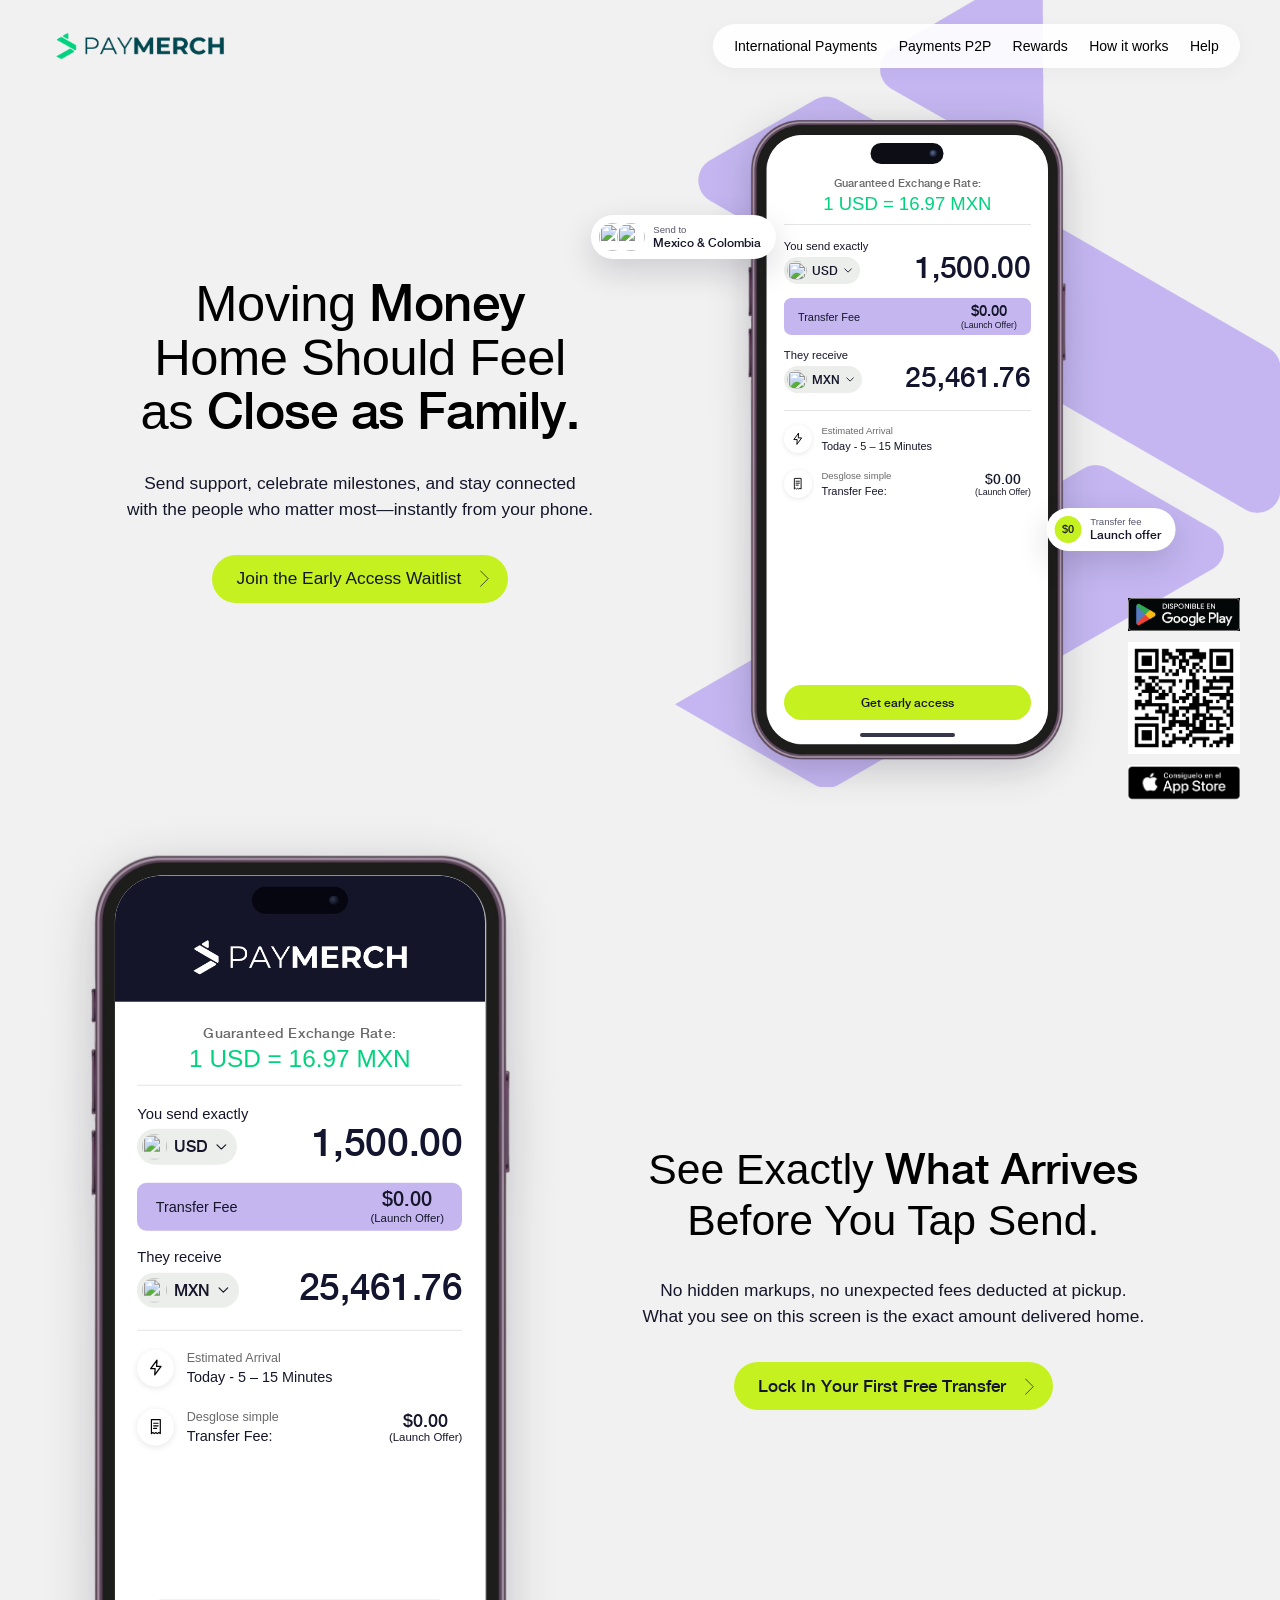
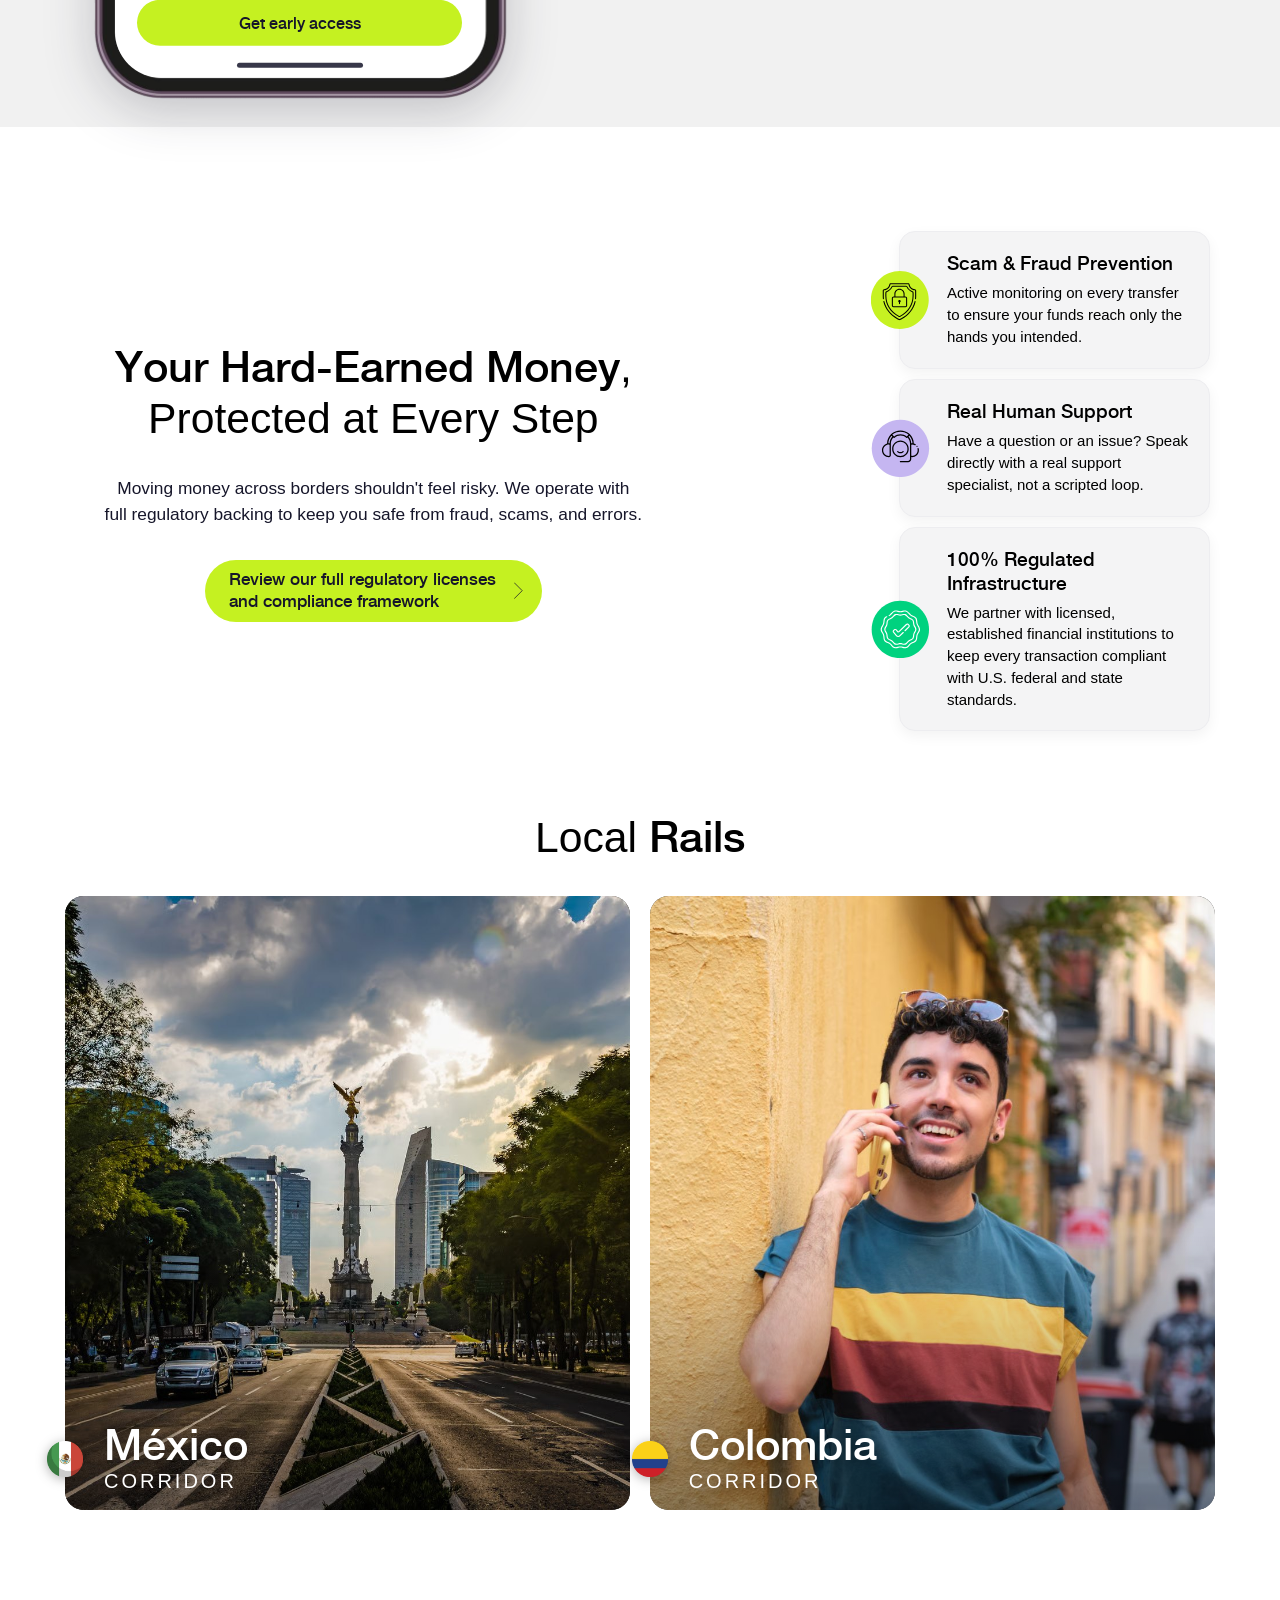
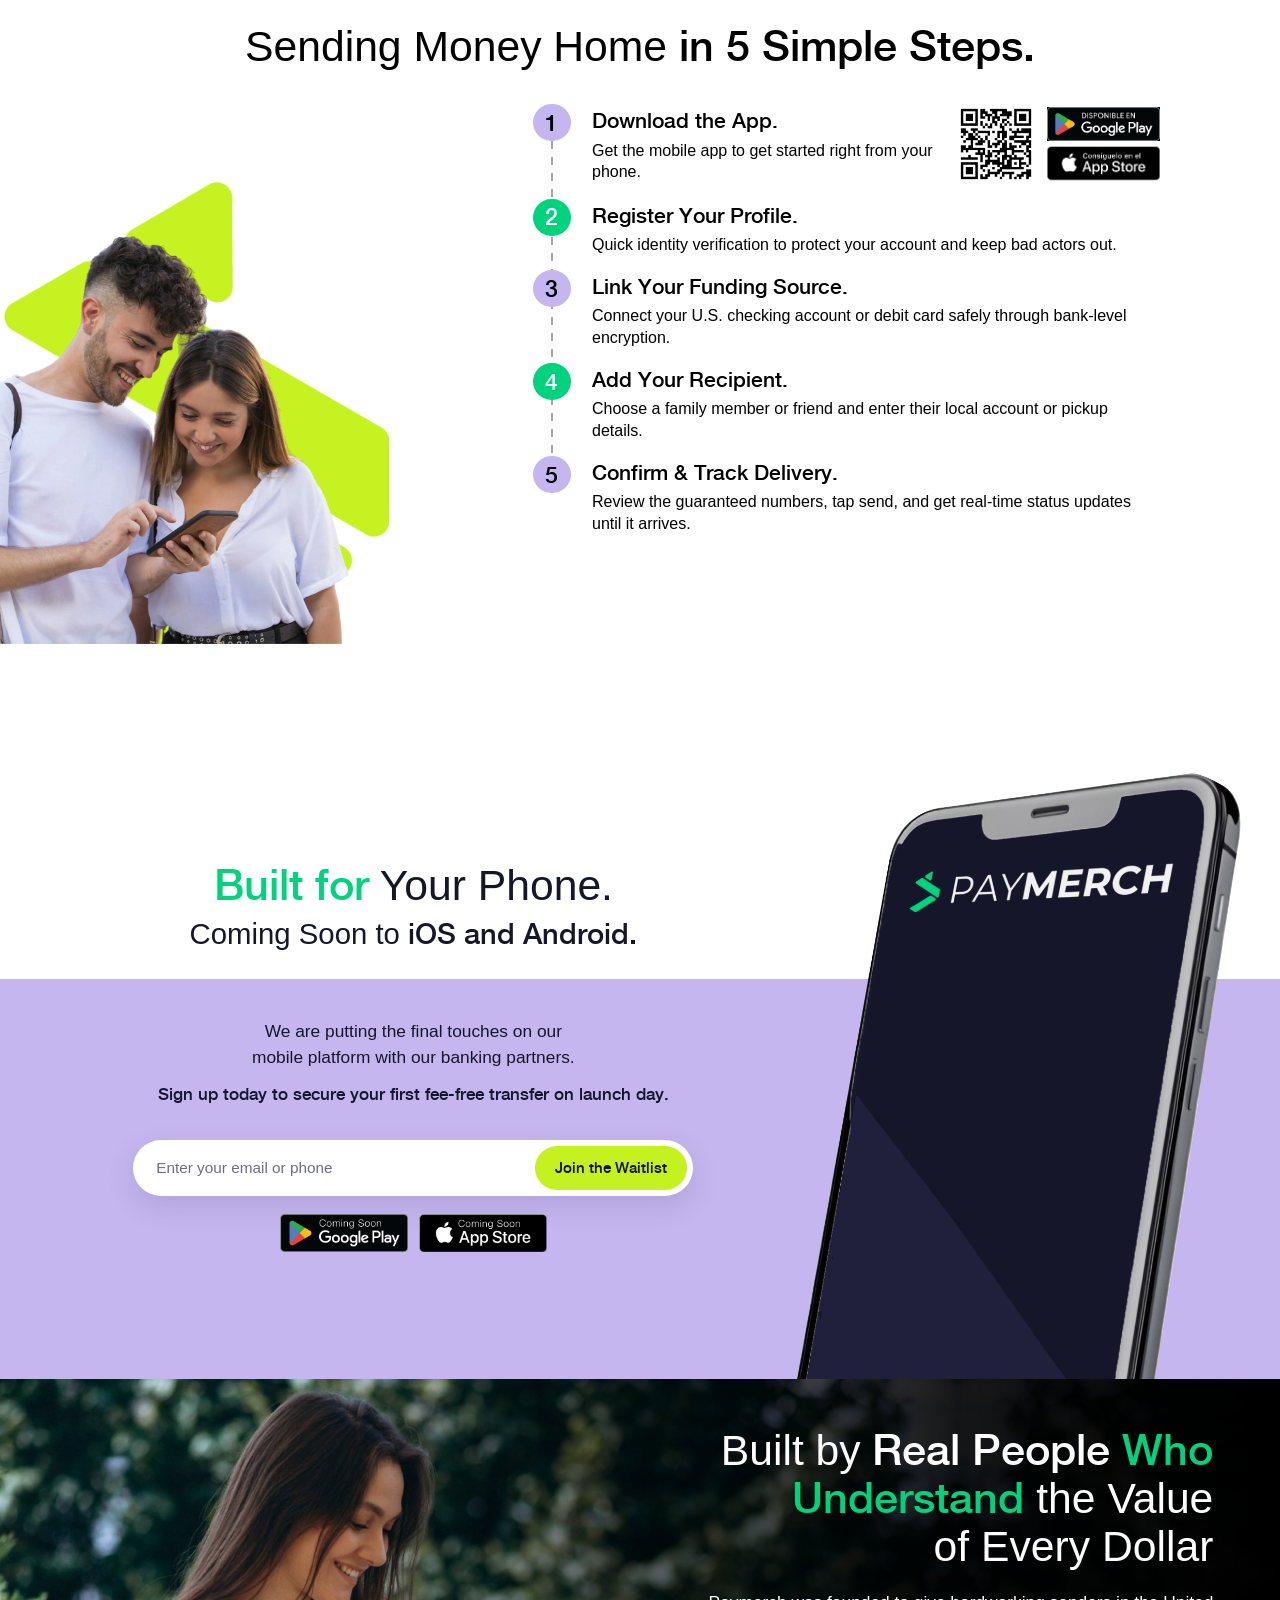
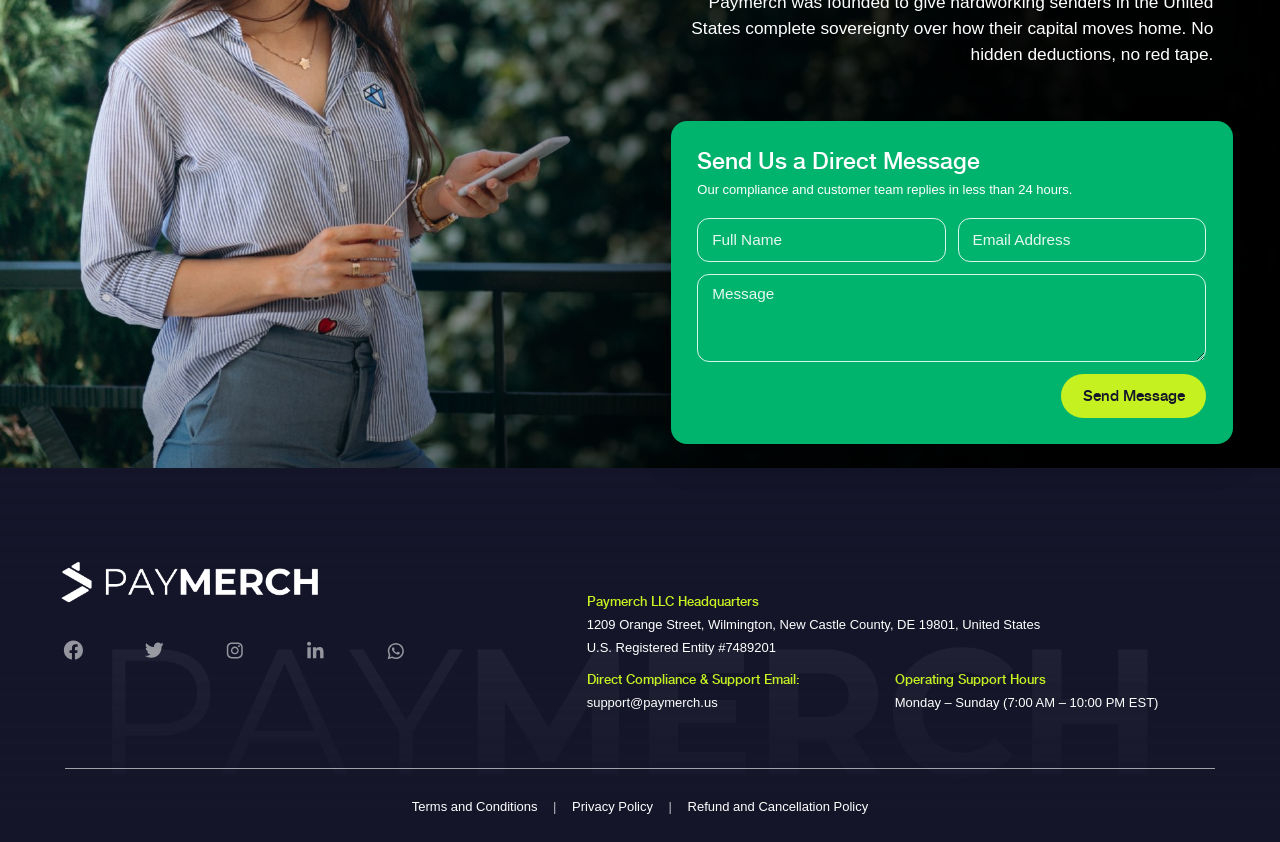
==== commit 6904203c: "Wise-style currency picker (all currencies, live rates), smoother motion, chip fix Co-Authored-By: C" ====
--- a/index.html
+++ b/index.html
@@ -8,8 +8,8 @@
 <link rel="icon" href="assets/img/marca-elemento.svg">
 <link rel="preload" as="font" type="font/woff2" crossorigin href="assets/fonts/helveticaneuemed-webfont.woff2">
 <style id="paymerch-fonts">
-@font-face{font-family:'Helvetica Neue LT';font-style:normal;font-weight:300;font-display:swap;src:local('Helvetica Neue Light'),local('HelveticaNeue-Light'),local('HelveticaNeueLTStd-Lt')}
-@font-face{font-family:'Helvetica Neue LT';font-style:normal;font-weight:400;font-display:swap;src:local('Helvetica Neue'),local('HelveticaNeue'),local('HelveticaNeueLTStd-Roman')}
+@font-face{font-family:'Helvetica Neue LT';font-style:normal;font-weight:300;font-display:swap;src:local('Helvetica Neue Light'),local('HelveticaNeue-Light')}
+@font-face{font-family:'Helvetica Neue LT';font-style:normal;font-weight:400;font-display:swap;src:local('Helvetica Neue'),local('HelveticaNeue')}
 @font-face{font-family:'Helvetica Neue LT';font-style:normal;font-weight:500;font-display:swap;src:url('assets/fonts/helveticaneuemed-webfont.woff2') format('woff2'),local('Helvetica Neue Medium'),local('HelveticaNeue-Medium')}
 @font-face{font-family:'Helvetica Neue LT';font-style:normal;font-weight:700;font-display:swap;src:local('Helvetica Neue Bold'),local('HelveticaNeue-Bold')}
 </style>
@@ -51,12 +51,12 @@
 
 		<div class="pm-hero__stage">
 			<div class="pm-phone pm-hero__phone">
-				<img src="assets/img/phone-frame.png" alt="" class="pm-phone__frame" loading="eager" decoding="async" fetchpriority="high" width="855" height="1721" aria-hidden="true">				<div class="pm-screen pm-screen--hero" data-calc data-fee="0" data-currencies="{&quot;send&quot;:[{&quot;code&quot;:&quot;USD&quot;,&quot;name&quot;:&quot;United States dollar&quot;,&quot;country&quot;:&quot;United States&quot;,&quot;flag&quot;:&quot;assets\/img\/flag-us.png&quot;,&quot;rate&quot;:1}],&quot;receive&quot;:[{&quot;code&quot;:&quot;MXN&quot;,&quot;name&quot;:&quot;Mexican peso&quot;,&quot;country&quot;:&quot;Mexico&quot;,&quot;flag&quot;:&quot;assets\/img\/flag-mx.png&quot;,&quot;rate&quot;:17.2},{&quot;code&quot;:&quot;COP&quot;,&quot;name&quot;:&quot;Colombian peso&quot;,&quot;country&quot;:&quot;Colombia&quot;,&quot;flag&quot;:&quot;assets\/img\/flag-co-big.png&quot;,&quot;rate&quot;:4150}]}">
+				<img src="assets/img/phone-frame.png" alt="" class="pm-phone__frame" loading="eager" decoding="async" fetchpriority="high" width="855" height="1721" aria-hidden="true">				<div class="pm-screen pm-screen--hero" data-calc data-fee="0" data-currencies="{&quot;currencies&quot;:[{&quot;code&quot;:&quot;AED&quot;,&quot;name&quot;:&quot;United Arab Emirates dirham&quot;,&quot;country&quot;:&quot;United Arab Emirates, Dubai&quot;,&quot;cc&quot;:&quot;ae&quot;,&quot;flag&quot;:&quot;https:\/\/flagcdn.com\/w80\/ae.png&quot;,&quot;rate&quot;:3.6725,&quot;locked&quot;:false},{&quot;code&quot;:&quot;ARS&quot;,&quot;name&quot;:&quot;Argentine peso&quot;,&quot;country&quot;:&quot;Argentina&quot;,&quot;cc&quot;:&quot;ar&quot;,&quot;flag&quot;:&quot;https:\/\/flagcdn.com\/w80\/ar.png&quot;,&quot;rate&quot;:1509.9074,&quot;locked&quot;:false},{&quot;code&quot;:&quot;AUD&quot;,&quot;name&quot;:&quot;Australian dollar&quot;,&quot;country&quot;:&quot;Australia&quot;,&quot;cc&quot;:&quot;au&quot;,&quot;flag&quot;:&quot;https:\/\/flagcdn.com\/w80\/au.png&quot;,&quot;rate&quot;:1.397572,&quot;locked&quot;:false},{&quot;code&quot;:&quot;BDT&quot;,&quot;name&quot;:&quot;Bangladeshi taka&quot;,&quot;country&quot;:&quot;Bangladesh&quot;,&quot;cc&quot;:&quot;bd&quot;,&quot;flag&quot;:&quot;https:\/\/flagcdn.com\/w80\/bd.png&quot;,&quot;rate&quot;:123.334419,&quot;locked&quot;:false},{&quot;code&quot;:&quot;BGN&quot;,&quot;name&quot;:&quot;Bulgarian lev&quot;,&quot;country&quot;:&quot;Bulgaria&quot;,&quot;cc&quot;:&quot;bg&quot;,&quot;flag&quot;:&quot;https:\/\/flagcdn.com\/w80\/bg.png&quot;,&quot;rate&quot;:1.686561,&quot;locked&quot;:false},{&quot;code&quot;:&quot;BOB&quot;,&quot;name&quot;:&quot;Bolivian boliviano&quot;,&quot;country&quot;:&quot;Bolivia&quot;,&quot;cc&quot;:&quot;bo&quot;,&quot;flag&quot;:&quot;https:\/\/flagcdn.com\/w80\/bo.png&quot;,&quot;rate&quot;:12.450228,&quot;locked&quot;:false},{&quot;code&quot;:&quot;BRL&quot;,&quot;name&quot;:&quot;Brazilian real&quot;,&quot;country&quot;:&quot;Brazil, Brasil&quot;,&quot;cc&quot;:&quot;br&quot;,&quot;flag&quot;:&quot;https:\/\/flagcdn.com\/w80\/br.png&quot;,&quot;rate&quot;:5.120438,&quot;locked&quot;:false},{&quot;code&quot;:&quot;CAD&quot;,&quot;name&quot;:&quot;Canadian dollar&quot;,&quot;country&quot;:&quot;Canada&quot;,&quot;cc&quot;:&quot;ca&quot;,&quot;flag&quot;:&quot;https:\/\/flagcdn.com\/w80\/ca.png&quot;,&quot;rate&quot;:1.386311,&quot;locked&quot;:false},{&quot;code&quot;:&quot;CHF&quot;,&quot;name&quot;:&quot;Swiss franc&quot;,&quot;country&quot;:&quot;Switzerland&quot;,&quot;cc&quot;:&quot;ch&quot;,&quot;flag&quot;:&quot;https:\/\/flagcdn.com\/w80\/ch.png&quot;,&quot;rate&quot;:0.816582,&quot;locked&quot;:false},{&quot;code&quot;:&quot;CLP&quot;,&quot;name&quot;:&quot;Chilean peso&quot;,&quot;country&quot;:&quot;Chile&quot;,&quot;cc&quot;:&quot;cl&quot;,&quot;flag&quot;:&quot;https:\/\/flagcdn.com\/w80\/cl.png&quot;,&quot;rate&quot;:940.949412,&quot;locked&quot;:false},{&quot;code&quot;:&quot;CNY&quot;,&quot;name&quot;:&quot;Chinese yuan&quot;,&quot;country&quot;:&quot;China&quot;,&quot;cc&quot;:&quot;cn&quot;,&quot;flag&quot;:&quot;https:\/\/flagcdn.com\/w80\/cn.png&quot;,&quot;rate&quot;:6.715584,&quot;locked&quot;:false},{&quot;code&quot;:&quot;COP&quot;,&quot;name&quot;:&quot;Colombian peso&quot;,&quot;country&quot;:&quot;Colombia&quot;,&quot;cc&quot;:&quot;co&quot;,&quot;flag&quot;:&quot;https:\/\/flagcdn.com\/w80\/co.png&quot;,&quot;rate&quot;:3085.366679,&quot;locked&quot;:false},{&quot;code&quot;:&quot;CRC&quot;,&quot;name&quot;:&quot;Costa Rican col\u00f3n&quot;,&quot;country&quot;:&quot;Costa Rica&quot;,&quot;cc&quot;:&quot;cr&quot;,&quot;flag&quot;:&quot;https:\/\/flagcdn.com\/w80\/cr.png&quot;,&quot;rate&quot;:452.494013,&quot;locked&quot;:false},{&quot;code&quot;:&quot;CZK&quot;,&quot;name&quot;:&quot;Czech koruna&quot;,&quot;country&quot;:&quot;Czech Republic, Czechia&quot;,&quot;cc&quot;:&quot;cz&quot;,&quot;flag&quot;:&quot;https:\/\/flagcdn.com\/w80\/cz.png&quot;,&quot;rate&quot;:20.896277,&quot;locked&quot;:false},{&quot;code&quot;:&quot;DKK&quot;,&quot;name&quot;:&quot;Danish krone&quot;,&quot;country&quot;:&quot;Denmark&quot;,&quot;cc&quot;:&quot;dk&quot;,&quot;flag&quot;:&quot;https:\/\/flagcdn.com\/w80\/dk.png&quot;,&quot;rate&quot;:6.448091,&quot;locked&quot;:false},{&quot;code&quot;:&quot;DOP&quot;,&quot;name&quot;:&quot;Dominican peso&quot;,&quot;country&quot;:&quot;Dominican Republic&quot;,&quot;cc&quot;:&quot;do&quot;,&quot;flag&quot;:&quot;https:\/\/flagcdn.com\/w80\/do.png&quot;,&quot;rate&quot;:58.958164,&quot;locked&quot;:false},{&quot;code&quot;:&quot;EGP&quot;,&quot;name&quot;:&quot;Egyptian pound&quot;,&quot;country&quot;:&quot;Egypt&quot;,&quot;cc&quot;:&quot;eg&quot;,&quot;flag&quot;:&quot;https:\/\/flagcdn.com\/w80\/eg.png&quot;,&quot;rate&quot;:51.377954,&quot;locked&quot;:false},{&quot;code&quot;:&quot;EUR&quot;,&quot;name&quot;:&quot;Euro&quot;,&quot;country&quot;:&quot;Europe, Spain, Germany, France, Italy, Portugal, Netherlands, Ireland&quot;,&quot;cc&quot;:&quot;eu&quot;,&quot;flag&quot;:&quot;https:\/\/flagcdn.com\/w80\/eu.png&quot;,&quot;rate&quot;:0.862246,&quot;locked&quot;:false},{&quot;code&quot;:&quot;GBP&quot;,&quot;name&quot;:&quot;British pound&quot;,&quot;country&quot;:&quot;United Kingdom, England, Britain&quot;,&quot;cc&quot;:&quot;gb&quot;,&quot;flag&quot;:&quot;https:\/\/flagcdn.com\/w80\/gb.png&quot;,&quot;rate&quot;:0.739483,&quot;locked&quot;:false},{&quot;code&quot;:&quot;GTQ&quot;,&quot;name&quot;:&quot;Guatemalan quetzal&quot;,&quot;country&quot;:&quot;Guatemala&quot;,&quot;cc&quot;:&quot;gt&quot;,&quot;flag&quot;:&quot;https:\/\/flagcdn.com\/w80\/gt.png&quot;,&quot;rate&quot;:7.635029,&quot;locked&quot;:false},{&quot;code&quot;:&quot;HKD&quot;,&quot;name&quot;:&quot;Hong Kong dollar&quot;,&quot;country&quot;:&quot;Hong Kong&quot;,&quot;cc&quot;:&quot;hk&quot;,&quot;flag&quot;:&quot;https:\/\/flagcdn.com\/w80\/hk.png&quot;,&quot;rate&quot;:7.84231,&quot;locked&quot;:false},{&quot;code&quot;:&quot;HNL&quot;,&quot;name&quot;:&quot;Honduran lempira&quot;,&quot;country&quot;:&quot;Honduras&quot;,&quot;cc&quot;:&quot;hn&quot;,&quot;flag&quot;:&quot;https:\/\/flagcdn.com\/w80\/hn.png&quot;,&quot;rate&quot;:26.830455,&quot;locked&quot;:false},{&quot;code&quot;:&quot;HUF&quot;,&quot;name&quot;:&quot;Hungarian forint&quot;,&quot;country&quot;:&quot;Hungary&quot;,&quot;cc&quot;:&quot;hu&quot;,&quot;flag&quot;:&quot;https:\/\/flagcdn.com\/w80\/hu.png&quot;,&quot;rate&quot;:313.466714,&quot;locked&quot;:false},{&quot;code&quot;:&quot;IDR&quot;,&quot;name&quot;:&quot;Indonesian rupiah&quot;,&quot;country&quot;:&quot;Indonesia&quot;,&quot;cc&quot;:&quot;id&quot;,&quot;flag&quot;:&quot;https:\/\/flagcdn.com\/w80\/id.png&quot;,&quot;rate&quot;:17623.716306,&quot;locked&quot;:false},{&quot;code&quot;:&quot;ILS&quot;,&quot;name&quot;:&quot;Israeli new shekel&quot;,&quot;country&quot;:&quot;Israel&quot;,&quot;cc&quot;:&quot;il&quot;,&quot;flag&quot;:&quot;https:\/\/flagcdn.com\/w80\/il.png&quot;,&quot;rate&quot;:3.033646,&quot;locked&quot;:false},{&quot;code&quot;:&quot;INR&quot;,&quot;name&quot;:&quot;Indian rupee&quot;,&quot;country&quot;:&quot;India&quot;,&quot;cc&quot;:&quot;in&quot;,&quot;flag&quot;:&quot;https:\/\/flagcdn.com\/w80\/in.png&quot;,&quot;rate&quot;:95.613964,&quot;locked&quot;:false},{&quot;code&quot;:&quot;JMD&quot;,&quot;name&quot;:&quot;Jamaican dollar&quot;,&quot;country&quot;:&quot;Jamaica&quot;,&quot;cc&quot;:&quot;jm&quot;,&quot;flag&quot;:&quot;https:\/\/flagcdn.com\/w80\/jm.png&quot;,&quot;rate&quot;:158.14427,&quot;locked&quot;:false},{&quot;code&quot;:&quot;JPY&quot;,&quot;name&quot;:&quot;Japanese yen&quot;,&quot;country&quot;:&quot;Japan&quot;,&quot;cc&quot;:&quot;jp&quot;,&quot;flag&quot;:&quot;https:\/\/flagcdn.com\/w80\/jp.png&quot;,&quot;rate&quot;:153.611729,&quot;locked&quot;:false},{&quot;code&quot;:&quot;KES&quot;,&quot;name&quot;:&quot;Kenyan shilling&quot;,&quot;country&quot;:&quot;Kenya&quot;,&quot;cc&quot;:&quot;ke&quot;,&quot;flag&quot;:&quot;https:\/\/flagcdn.com\/w80\/ke.png&quot;,&quot;rate&quot;:129.437877,&quot;locked&quot;:false},{&quot;code&quot;:&quot;KRW&quot;,&quot;name&quot;:&quot;South Korean won&quot;,&quot;country&quot;:&quot;South Korea, Korea&quot;,&quot;cc&quot;:&quot;kr&quot;,&quot;flag&quot;:&quot;https:\/\/flagcdn.com\/w80\/kr.png&quot;,&quot;rate&quot;:1342.634462,&quot;locked&quot;:false},{&quot;code&quot;:&quot;MAD&quot;,&quot;name&quot;:&quot;Moroccan dirham&quot;,&quot;country&quot;:&quot;Morocco&quot;,&quot;cc&quot;:&quot;ma&quot;,&quot;flag&quot;:&quot;https:\/\/flagcdn.com\/w80\/ma.png&quot;,&quot;rate&quot;:9.403108,&quot;locked&quot;:false},{&quot;code&quot;:&quot;MXN&quot;,&quot;name&quot;:&quot;Mexican peso&quot;,&quot;country&quot;:&quot;Mexico, M\u00e9xico&quot;,&quot;cc&quot;:&quot;mx&quot;,&quot;flag&quot;:&quot;https:\/\/flagcdn.com\/w80\/mx.png&quot;,&quot;rate&quot;:16.974505,&quot;locked&quot;:false},{&quot;code&quot;:&quot;MYR&quot;,&quot;name&quot;:&quot;Malaysian ringgit&quot;,&quot;country&quot;:&quot;Malaysia&quot;,&quot;cc&quot;:&quot;my&quot;,&quot;flag&quot;:&quot;https:\/\/flagcdn.com\/w80\/my.png&quot;,&quot;rate&quot;:4.070246,&quot;locked&quot;:false},{&quot;code&quot;:&quot;NGN&quot;,&quot;name&quot;:&quot;Nigerian naira&quot;,&quot;country&quot;:&quot;Nigeria&quot;,&quot;cc&quot;:&quot;ng&quot;,&quot;flag&quot;:&quot;https:\/\/flagcdn.com\/w80\/ng.png&quot;,&quot;rate&quot;:1327.101379,&quot;locked&quot;:false},{&quot;code&quot;:&quot;NIO&quot;,&quot;name&quot;:&quot;Nicaraguan c\u00f3rdoba&quot;,&quot;country&quot;:&quot;Nicaragua&quot;,&quot;cc&quot;:&quot;ni&quot;,&quot;flag&quot;:&quot;https:\/\/flagcdn.com\/w80\/ni.png&quot;,&quot;rate&quot;:36.778049,&quot;locked&quot;:false},{&quot;code&quot;:&quot;NOK&quot;,&quot;name&quot;:&quot;Norwegian krone&quot;,&quot;country&quot;:&quot;Norway&quot;,&quot;cc&quot;:&quot;no&quot;,&quot;flag&quot;:&quot;https:\/\/flagcdn.com\/w80\/no.png&quot;,&quot;rate&quot;:9.292701,&quot;locked&quot;:false},{&quot;code&quot;:&quot;NZD&quot;,&quot;name&quot;:&quot;New Zealand dollar&quot;,&quot;country&quot;:&quot;New Zealand&quot;,&quot;cc&quot;:&quot;nz&quot;,&quot;flag&quot;:&quot;https:\/\/flagcdn.com\/w80\/nz.png&quot;,&quot;rate&quot;:1.720892,&quot;locked&quot;:false},{&quot;code&quot;:&quot;PAB&quot;,&quot;name&quot;:&quot;Panamanian balboa&quot;,&quot;country&quot;:&quot;Panama, Panam\u00e1&quot;,&quot;cc&quot;:&quot;pa&quot;,&quot;flag&quot;:&quot;https:\/\/flagcdn.com\/w80\/pa.png&quot;,&quot;rate&quot;:1,&quot;locked&quot;:false},{&quot;code&quot;:&quot;PEN&quot;,&quot;name&quot;:&quot;Peruvian sol&quot;,&quot;country&quot;:&quot;Peru, Per\u00fa&quot;,&quot;cc&quot;:&quot;pe&quot;,&quot;flag&quot;:&quot;https:\/\/flagcdn.com\/w80\/pe.png&quot;,&quot;rate&quot;:3.356215,&quot;locked&quot;:false},{&quot;code&quot;:&quot;PHP&quot;,&quot;name&quot;:&quot;Philippine peso&quot;,&quot;country&quot;:&quot;Philippines&quot;,&quot;cc&quot;:&quot;ph&quot;,&quot;flag&quot;:&quot;https:\/\/flagcdn.com\/w80\/ph.png&quot;,&quot;rate&quot;:62.685181,&quot;locked&quot;:false},{&quot;code&quot;:&quot;PKR&quot;,&quot;name&quot;:&quot;Pakistani rupee&quot;,&quot;country&quot;:&quot;Pakistan&quot;,&quot;cc&quot;:&quot;pk&quot;,&quot;flag&quot;:&quot;https:\/\/flagcdn.com\/w80\/pk.png&quot;,&quot;rate&quot;:277.589643,&quot;locked&quot;:false},{&quot;code&quot;:&quot;PLN&quot;,&quot;name&quot;:&quot;Polish z\u0142oty&quot;,&quot;country&quot;:&quot;Poland&quot;,&quot;cc&quot;:&quot;pl&quot;,&quot;flag&quot;:&quot;https:\/\/flagcdn.com\/w80\/pl.png&quot;,&quot;rate&quot;:3.729657,&quot;locked&quot;:false},{&quot;code&quot;:&quot;PYG&quot;,&quot;name&quot;:&quot;Paraguayan guaran\u00ed&quot;,&quot;country&quot;:&quot;Paraguay&quot;,&quot;cc&quot;:&quot;py&quot;,&quot;flag&quot;:&quot;https:\/\/flagcdn.com\/w80\/py.png&quot;,&quot;rate&quot;:5935.456054,&quot;locked&quot;:false},{&quot;code&quot;:&quot;RON&quot;,&quot;name&quot;:&quot;Romanian leu&quot;,&quot;country&quot;:&quot;Romania&quot;,&quot;cc&quot;:&quot;ro&quot;,&quot;flag&quot;:&quot;https:\/\/flagcdn.com\/w80\/ro.png&quot;,&quot;rate&quot;:4.527146,&quot;locked&quot;:false},{&quot;code&quot;:&quot;SAR&quot;,&quot;name&quot;:&quot;Saudi riyal&quot;,&quot;country&quot;:&quot;Saudi Arabia&quot;,&quot;cc&quot;:&quot;sa&quot;,&quot;flag&quot;:&quot;https:\/\/flagcdn.com\/w80\/sa.png&quot;,&quot;rate&quot;:3.75,&quot;locked&quot;:false},{&quot;code&quot;:&quot;SEK&quot;,&quot;name&quot;:&quot;Swedish krona&quot;,&quot;country&quot;:&quot;Sweden&quot;,&quot;cc&quot;:&quot;se&quot;,&quot;flag&quot;:&quot;https:\/\/flagcdn.com\/w80\/se.png&quot;,&quot;rate&quot;:9.700046,&quot;locked&quot;:false},{&quot;code&quot;:&quot;SGD&quot;,&quot;name&quot;:&quot;Singapore dollar&quot;,&quot;country&quot;:&quot;Singapore&quot;,&quot;cc&quot;:&quot;sg&quot;,&quot;flag&quot;:&quot;https:\/\/flagcdn.com\/w80\/sg.png&quot;,&quot;rate&quot;:1.267062,&quot;locked&quot;:false},{&quot;code&quot;:&quot;THB&quot;,&quot;name&quot;:&quot;Thai baht&quot;,&quot;country&quot;:&quot;Thailand&quot;,&quot;cc&quot;:&quot;th&quot;,&quot;flag&quot;:&quot;https:\/\/flagcdn.com\/w80\/th.png&quot;,&quot;rate&quot;:33.076908,&quot;locked&quot;:false},{&quot;code&quot;:&quot;TRY&quot;,&quot;name&quot;:&quot;Turkish lira&quot;,&quot;country&quot;:&quot;Turkey, T\u00fcrkiye&quot;,&quot;cc&quot;:&quot;tr&quot;,&quot;flag&quot;:&quot;https:\/\/flagcdn.com\/w80\/tr.png&quot;,&quot;rate&quot;:48.614633,&quot;locked&quot;:false},{&quot;code&quot;:&quot;TTD&quot;,&quot;name&quot;:&quot;Trinidad and Tobago dollar&quot;,&quot;country&quot;:&quot;Trinidad and Tobago&quot;,&quot;cc&quot;:&quot;tt&quot;,&quot;flag&quot;:&quot;https:\/\/flagcdn.com\/w80\/tt.png&quot;,&quot;rate&quot;:6.78517,&quot;locked&quot;:false},{&quot;code&quot;:&quot;TWD&quot;,&quot;name&quot;:&quot;New Taiwan dollar&quot;,&quot;country&quot;:&quot;Taiwan&quot;,&quot;cc&quot;:&quot;tw&quot;,&quot;flag&quot;:&quot;https:\/\/flagcdn.com\/w80\/tw.png&quot;,&quot;rate&quot;:31.559792,&quot;locked&quot;:false},{&quot;code&quot;:&quot;UAH&quot;,&quot;name&quot;:&quot;Ukrainian hryvnia&quot;,&quot;country&quot;:&quot;Ukraine&quot;,&quot;cc&quot;:&quot;ua&quot;,&quot;flag&quot;:&quot;https:\/\/flagcdn.com\/w80\/ua.png&quot;,&quot;rate&quot;:44.557714,&quot;locked&quot;:false},{&quot;code&quot;:&quot;USD&quot;,&quot;name&quot;:&quot;United States dollar&quot;,&quot;country&quot;:&quot;United States, USA, America&quot;,&quot;cc&quot;:&quot;us&quot;,&quot;flag&quot;:&quot;https:\/\/flagcdn.com\/w80\/us.png&quot;,&quot;rate&quot;:1,&quot;locked&quot;:false},{&quot;code&quot;:&quot;UYU&quot;,&quot;name&quot;:&quot;Uruguayan peso&quot;,&quot;country&quot;:&quot;Uruguay&quot;,&quot;cc&quot;:&quot;uy&quot;,&quot;flag&quot;:&quot;https:\/\/flagcdn.com\/w80\/uy.png&quot;,&quot;rate&quot;:40.275852,&quot;locked&quot;:false},{&quot;code&quot;:&quot;VND&quot;,&quot;name&quot;:&quot;Vietnamese dong&quot;,&quot;country&quot;:&quot;Vietnam, Viet Nam&quot;,&quot;cc&quot;:&quot;vn&quot;,&quot;flag&quot;:&quot;https:\/\/flagcdn.com\/w80\/vn.png&quot;,&quot;rate&quot;:25872.722749,&quot;locked&quot;:false},{&quot;code&quot;:&quot;ZAR&quot;,&quot;name&quot;:&quot;South African rand&quot;,&quot;country&quot;:&quot;South Africa&quot;,&quot;cc&quot;:&quot;za&quot;,&quot;flag&quot;:&quot;https:\/\/flagcdn.com\/w80\/za.png&quot;,&quot;rate&quot;:16.161423,&quot;locked&quot;:false}],&quot;popular&quot;:[&quot;USD&quot;,&quot;MXN&quot;,&quot;COP&quot;,&quot;EUR&quot;,&quot;GBP&quot;,&quot;CAD&quot;],&quot;send&quot;:&quot;USD&quot;,&quot;receive&quot;:&quot;MXN&quot;,&quot;feed&quot;:&quot;https:\/\/open.er-api.com\/v6\/latest\/USD&quot;}">
 		<div class="pm-screen__island" aria-hidden="true"></div>
 
 	<div class="pm-screen__rate">
 		<div class="pm-screen__rate-label">Guaranteed Exchange Rate:</div>
-		<div class="pm-screen__rate-value" data-calc-rate aria-live="polite">1 USD = 17.20 MXN</div>
+		<div class="pm-screen__rate-value" data-calc-rate aria-live="polite">1 USD = 16.97 MXN</div>
 	</div>
 
 	<div class="pm-screen__hr"></div>
@@ -65,7 +65,7 @@
 		<div class="pm-screen__cur">
 			<label class="pm-screen__label" for="pm-calc-1-send">You send exactly</label>
 			<button type="button" class="pm-screen__pill" data-picker-open="send" aria-haspopup="dialog" aria-expanded="false" aria-controls="pm-calc-1-picker">
-				<img class="pm-screen__flag" src="assets/img/flag-us.png" alt="" width="40" height="40" data-pill-flag>
+				<img class="pm-screen__flag" src="https://flagcdn.com/w80/us.png" alt="" width="80" height="60" data-pill-flag>
 				<span data-pill-code>USD</span>
 				<svg class="pm-screen__caret" viewBox="0 0 16 10" aria-hidden="true" focusable="false"><path d="M1.5 1.8 8 8.2l6.5-6.4" fill="none" stroke="currentColor" stroke-width="1.8" stroke-linecap="round" stroke-linejoin="round"/></svg>				<span class="screen-reader-text">Change the currency you send</span>
 			</button>
@@ -75,19 +75,19 @@
 
 	<div class="pm-screen__fee">
 		<span>Transfer Fee</span>
-		<span class="pm-screen__fee-val"><b>$0.00</b><small>(Launch Offer)</small></span>
+		<span class="pm-screen__fee-val"><b data-calc-fee>$0.00</b><small>(Launch Offer)</small></span>
 	</div>
 
 	<div class="pm-screen__row pm-screen__row--receive">
 		<div class="pm-screen__cur">
 			<label class="pm-screen__label" for="pm-calc-1-receive">They receive</label>
 			<button type="button" class="pm-screen__pill" data-picker-open="receive" aria-haspopup="dialog" aria-expanded="false" aria-controls="pm-calc-1-picker">
-				<img class="pm-screen__flag" src="assets/img/flag-mx.png" alt="" width="40" height="40" data-pill-flag>
+				<img class="pm-screen__flag" src="https://flagcdn.com/w80/mx.png" alt="" width="80" height="60" data-pill-flag>
 				<span data-pill-code>MXN</span>
 				<svg class="pm-screen__caret" viewBox="0 0 16 10" aria-hidden="true" focusable="false"><path d="M1.5 1.8 8 8.2l6.5-6.4" fill="none" stroke="currentColor" stroke-width="1.8" stroke-linecap="round" stroke-linejoin="round"/></svg>				<span class="screen-reader-text">Change the currency they receive</span>
 			</button>
 		</div>
-		<input class="pm-screen__amount" id="pm-calc-1-receive" type="text" inputmode="decimal" autocomplete="off" spellcheck="false" maxlength="18" value="25,800.00" data-calc-receive>
+		<input class="pm-screen__amount" id="pm-calc-1-receive" type="text" inputmode="decimal" autocomplete="off" spellcheck="false" maxlength="18" value="25,461.76" data-calc-receive>
 	</div>
 
 	<div class="pm-screen__hr pm-screen__hr--bottom"></div>
@@ -110,7 +110,7 @@
 				<div class="pm-screen__sub">Desglose simple</div>
 				<div class="pm-screen__val">Transfer Fee:</div>
 			</div>
-			<div class="pm-screen__fee2"><b>$0.00</b><small>(Launch Offer)</small></div>
+			<div class="pm-screen__fee2"><b data-calc-fee="short">$0.00</b><small>(Launch Offer)</small></div>
 		</div>
 	</div>
 
@@ -128,15 +128,18 @@
 			<svg viewBox="0 0 24 24" aria-hidden="true" focusable="false"><circle cx="10.5" cy="10.5" r="6.5" fill="none" stroke="currentColor" stroke-width="2"/><path d="m15.5 15.5 5 5" fill="none" stroke="currentColor" stroke-width="2" stroke-linecap="round"/></svg>
 			<input type="search" placeholder="Type a currency / country" aria-label="Search currencies" autocomplete="off" spellcheck="false" role="combobox" aria-expanded="true" aria-autocomplete="list" aria-controls="pm-calc-1-list" data-picker-search>
 		</div>
-		<p class="pm-picker__group" data-picker-group data-send="Available to send" data-receive="Available corridors"></p>
-		<ul class="pm-picker__list" id="pm-calc-1-list" role="listbox" aria-label="Currencies" data-picker-list></ul>
-		<p class="pm-picker__empty" data-picker-empty hidden>No match. Paymerch sends to Mexico and Colombia for now.</p>
+		<div class="pm-picker__scroll">
+			<ul class="pm-picker__list" id="pm-calc-1-list" role="listbox" aria-label="Currencies" data-picker-list data-popular="Popular currencies" data-all="All currencies"></ul>
+			<p class="pm-picker__empty" data-picker-empty hidden>No currency or country matches that search.</p>
+		</div>
 	</div>
 </div>
 
 				<div class="pm-chip pm-chip--corridors" aria-hidden="true">
 					<span class="pm-chip__flags">
-						<img src="assets/img/flag-mx.png" alt="" loading="lazy" decoding="async" width="153" height="153" aria-hidden="true">						<img src="assets/img/flag-co-big.png" alt="" loading="lazy" decoding="async" width="249" height="249" aria-hidden="true">					</span>
+						<img src="https://flagcdn.com/w80/mx.png" alt="" width="80" height="60" loading="lazy">
+						<img src="https://flagcdn.com/w80/co.png" alt="" width="80" height="60" loading="lazy">
+					</span>
 					<span class="pm-chip__txt"><small>Send to</small><b>Mexico &amp; Colombia</b></span>
 				</div>
 				<div class="pm-chip pm-chip--fee" aria-hidden="true">
@@ -157,14 +160,14 @@
 <section class="pm-see" id="see-exactly">
 	<div class="pm-wrap pm-see__wrap">
 		<div class="pm-see__phone pm-phone">
-			<img src="assets/img/phone-frame.png" alt="" class="pm-phone__frame" loading="lazy" decoding="async" width="855" height="1721" aria-hidden="true">			<div class="pm-screen pm-screen--app" data-calc data-fee="0" data-currencies="{&quot;send&quot;:[{&quot;code&quot;:&quot;USD&quot;,&quot;name&quot;:&quot;United States dollar&quot;,&quot;country&quot;:&quot;United States&quot;,&quot;flag&quot;:&quot;assets\/img\/flag-us.png&quot;,&quot;rate&quot;:1}],&quot;receive&quot;:[{&quot;code&quot;:&quot;MXN&quot;,&quot;name&quot;:&quot;Mexican peso&quot;,&quot;country&quot;:&quot;Mexico&quot;,&quot;flag&quot;:&quot;assets\/img\/flag-mx.png&quot;,&quot;rate&quot;:17.2},{&quot;code&quot;:&quot;COP&quot;,&quot;name&quot;:&quot;Colombian peso&quot;,&quot;country&quot;:&quot;Colombia&quot;,&quot;flag&quot;:&quot;assets\/img\/flag-co-big.png&quot;,&quot;rate&quot;:4150}]}">
+			<img src="assets/img/phone-frame.png" alt="" class="pm-phone__frame" loading="lazy" decoding="async" width="855" height="1721" aria-hidden="true">			<div class="pm-screen pm-screen--app" data-calc data-fee="0" data-currencies="{&quot;currencies&quot;:[{&quot;code&quot;:&quot;AED&quot;,&quot;name&quot;:&quot;United Arab Emirates dirham&quot;,&quot;country&quot;:&quot;United Arab Emirates, Dubai&quot;,&quot;cc&quot;:&quot;ae&quot;,&quot;flag&quot;:&quot;https:\/\/flagcdn.com\/w80\/ae.png&quot;,&quot;rate&quot;:3.6725,&quot;locked&quot;:false},{&quot;code&quot;:&quot;ARS&quot;,&quot;name&quot;:&quot;Argentine peso&quot;,&quot;country&quot;:&quot;Argentina&quot;,&quot;cc&quot;:&quot;ar&quot;,&quot;flag&quot;:&quot;https:\/\/flagcdn.com\/w80\/ar.png&quot;,&quot;rate&quot;:1509.9074,&quot;locked&quot;:false},{&quot;code&quot;:&quot;AUD&quot;,&quot;name&quot;:&quot;Australian dollar&quot;,&quot;country&quot;:&quot;Australia&quot;,&quot;cc&quot;:&quot;au&quot;,&quot;flag&quot;:&quot;https:\/\/flagcdn.com\/w80\/au.png&quot;,&quot;rate&quot;:1.397572,&quot;locked&quot;:false},{&quot;code&quot;:&quot;BDT&quot;,&quot;name&quot;:&quot;Bangladeshi taka&quot;,&quot;country&quot;:&quot;Bangladesh&quot;,&quot;cc&quot;:&quot;bd&quot;,&quot;flag&quot;:&quot;https:\/\/flagcdn.com\/w80\/bd.png&quot;,&quot;rate&quot;:123.334419,&quot;locked&quot;:false},{&quot;code&quot;:&quot;BGN&quot;,&quot;name&quot;:&quot;Bulgarian lev&quot;,&quot;country&quot;:&quot;Bulgaria&quot;,&quot;cc&quot;:&quot;bg&quot;,&quot;flag&quot;:&quot;https:\/\/flagcdn.com\/w80\/bg.png&quot;,&quot;rate&quot;:1.686561,&quot;locked&quot;:false},{&quot;code&quot;:&quot;BOB&quot;,&quot;name&quot;:&quot;Bolivian boliviano&quot;,&quot;country&quot;:&quot;Bolivia&quot;,&quot;cc&quot;:&quot;bo&quot;,&quot;flag&quot;:&quot;https:\/\/flagcdn.com\/w80\/bo.png&quot;,&quot;rate&quot;:12.450228,&quot;locked&quot;:false},{&quot;code&quot;:&quot;BRL&quot;,&quot;name&quot;:&quot;Brazilian real&quot;,&quot;country&quot;:&quot;Brazil, Brasil&quot;,&quot;cc&quot;:&quot;br&quot;,&quot;flag&quot;:&quot;https:\/\/flagcdn.com\/w80\/br.png&quot;,&quot;rate&quot;:5.120438,&quot;locked&quot;:false},{&quot;code&quot;:&quot;CAD&quot;,&quot;name&quot;:&quot;Canadian dollar&quot;,&quot;country&quot;:&quot;Canada&quot;,&quot;cc&quot;:&quot;ca&quot;,&quot;flag&quot;:&quot;https:\/\/flagcdn.com\/w80\/ca.png&quot;,&quot;rate&quot;:1.386311,&quot;locked&quot;:false},{&quot;code&quot;:&quot;CHF&quot;,&quot;name&quot;:&quot;Swiss franc&quot;,&quot;country&quot;:&quot;Switzerland&quot;,&quot;cc&quot;:&quot;ch&quot;,&quot;flag&quot;:&quot;https:\/\/flagcdn.com\/w80\/ch.png&quot;,&quot;rate&quot;:0.816582,&quot;locked&quot;:false},{&quot;code&quot;:&quot;CLP&quot;,&quot;name&quot;:&quot;Chilean peso&quot;,&quot;country&quot;:&quot;Chile&quot;,&quot;cc&quot;:&quot;cl&quot;,&quot;flag&quot;:&quot;https:\/\/flagcdn.com\/w80\/cl.png&quot;,&quot;rate&quot;:940.949412,&quot;locked&quot;:false},{&quot;code&quot;:&quot;CNY&quot;,&quot;name&quot;:&quot;Chinese yuan&quot;,&quot;country&quot;:&quot;China&quot;,&quot;cc&quot;:&quot;cn&quot;,&quot;flag&quot;:&quot;https:\/\/flagcdn.com\/w80\/cn.png&quot;,&quot;rate&quot;:6.715584,&quot;locked&quot;:false},{&quot;code&quot;:&quot;COP&quot;,&quot;name&quot;:&quot;Colombian peso&quot;,&quot;country&quot;:&quot;Colombia&quot;,&quot;cc&quot;:&quot;co&quot;,&quot;flag&quot;:&quot;https:\/\/flagcdn.com\/w80\/co.png&quot;,&quot;rate&quot;:3085.366679,&quot;locked&quot;:false},{&quot;code&quot;:&quot;CRC&quot;,&quot;name&quot;:&quot;Costa Rican col\u00f3n&quot;,&quot;country&quot;:&quot;Costa Rica&quot;,&quot;cc&quot;:&quot;cr&quot;,&quot;flag&quot;:&quot;https:\/\/flagcdn.com\/w80\/cr.png&quot;,&quot;rate&quot;:452.494013,&quot;locked&quot;:false},{&quot;code&quot;:&quot;CZK&quot;,&quot;name&quot;:&quot;Czech koruna&quot;,&quot;country&quot;:&quot;Czech Republic, Czechia&quot;,&quot;cc&quot;:&quot;cz&quot;,&quot;flag&quot;:&quot;https:\/\/flagcdn.com\/w80\/cz.png&quot;,&quot;rate&quot;:20.896277,&quot;locked&quot;:false},{&quot;code&quot;:&quot;DKK&quot;,&quot;name&quot;:&quot;Danish krone&quot;,&quot;country&quot;:&quot;Denmark&quot;,&quot;cc&quot;:&quot;dk&quot;,&quot;flag&quot;:&quot;https:\/\/flagcdn.com\/w80\/dk.png&quot;,&quot;rate&quot;:6.448091,&quot;locked&quot;:false},{&quot;code&quot;:&quot;DOP&quot;,&quot;name&quot;:&quot;Dominican peso&quot;,&quot;country&quot;:&quot;Dominican Republic&quot;,&quot;cc&quot;:&quot;do&quot;,&quot;flag&quot;:&quot;https:\/\/flagcdn.com\/w80\/do.png&quot;,&quot;rate&quot;:58.958164,&quot;locked&quot;:false},{&quot;code&quot;:&quot;EGP&quot;,&quot;name&quot;:&quot;Egyptian pound&quot;,&quot;country&quot;:&quot;Egypt&quot;,&quot;cc&quot;:&quot;eg&quot;,&quot;flag&quot;:&quot;https:\/\/flagcdn.com\/w80\/eg.png&quot;,&quot;rate&quot;:51.377954,&quot;locked&quot;:false},{&quot;code&quot;:&quot;EUR&quot;,&quot;name&quot;:&quot;Euro&quot;,&quot;country&quot;:&quot;Europe, Spain, Germany, France, Italy, Portugal, Netherlands, Ireland&quot;,&quot;cc&quot;:&quot;eu&quot;,&quot;flag&quot;:&quot;https:\/\/flagcdn.com\/w80\/eu.png&quot;,&quot;rate&quot;:0.862246,&quot;locked&quot;:false},{&quot;code&quot;:&quot;GBP&quot;,&quot;name&quot;:&quot;British pound&quot;,&quot;country&quot;:&quot;United Kingdom, England, Britain&quot;,&quot;cc&quot;:&quot;gb&quot;,&quot;flag&quot;:&quot;https:\/\/flagcdn.com\/w80\/gb.png&quot;,&quot;rate&quot;:0.739483,&quot;locked&quot;:false},{&quot;code&quot;:&quot;GTQ&quot;,&quot;name&quot;:&quot;Guatemalan quetzal&quot;,&quot;country&quot;:&quot;Guatemala&quot;,&quot;cc&quot;:&quot;gt&quot;,&quot;flag&quot;:&quot;https:\/\/flagcdn.com\/w80\/gt.png&quot;,&quot;rate&quot;:7.635029,&quot;locked&quot;:false},{&quot;code&quot;:&quot;HKD&quot;,&quot;name&quot;:&quot;Hong Kong dollar&quot;,&quot;country&quot;:&quot;Hong Kong&quot;,&quot;cc&quot;:&quot;hk&quot;,&quot;flag&quot;:&quot;https:\/\/flagcdn.com\/w80\/hk.png&quot;,&quot;rate&quot;:7.84231,&quot;locked&quot;:false},{&quot;code&quot;:&quot;HNL&quot;,&quot;name&quot;:&quot;Honduran lempira&quot;,&quot;country&quot;:&quot;Honduras&quot;,&quot;cc&quot;:&quot;hn&quot;,&quot;flag&quot;:&quot;https:\/\/flagcdn.com\/w80\/hn.png&quot;,&quot;rate&quot;:26.830455,&quot;locked&quot;:false},{&quot;code&quot;:&quot;HUF&quot;,&quot;name&quot;:&quot;Hungarian forint&quot;,&quot;country&quot;:&quot;Hungary&quot;,&quot;cc&quot;:&quot;hu&quot;,&quot;flag&quot;:&quot;https:\/\/flagcdn.com\/w80\/hu.png&quot;,&quot;rate&quot;:313.466714,&quot;locked&quot;:false},{&quot;code&quot;:&quot;IDR&quot;,&quot;name&quot;:&quot;Indonesian rupiah&quot;,&quot;country&quot;:&quot;Indonesia&quot;,&quot;cc&quot;:&quot;id&quot;,&quot;flag&quot;:&quot;https:\/\/flagcdn.com\/w80\/id.png&quot;,&quot;rate&quot;:17623.716306,&quot;locked&quot;:false},{&quot;code&quot;:&quot;ILS&quot;,&quot;name&quot;:&quot;Israeli new shekel&quot;,&quot;country&quot;:&quot;Israel&quot;,&quot;cc&quot;:&quot;il&quot;,&quot;flag&quot;:&quot;https:\/\/flagcdn.com\/w80\/il.png&quot;,&quot;rate&quot;:3.033646,&quot;locked&quot;:false},{&quot;code&quot;:&quot;INR&quot;,&quot;name&quot;:&quot;Indian rupee&quot;,&quot;country&quot;:&quot;India&quot;,&quot;cc&quot;:&quot;in&quot;,&quot;flag&quot;:&quot;https:\/\/flagcdn.com\/w80\/in.png&quot;,&quot;rate&quot;:95.613964,&quot;locked&quot;:false},{&quot;code&quot;:&quot;JMD&quot;,&quot;name&quot;:&quot;Jamaican dollar&quot;,&quot;country&quot;:&quot;Jamaica&quot;,&quot;cc&quot;:&quot;jm&quot;,&quot;flag&quot;:&quot;https:\/\/flagcdn.com\/w80\/jm.png&quot;,&quot;rate&quot;:158.14427,&quot;locked&quot;:false},{&quot;code&quot;:&quot;JPY&quot;,&quot;name&quot;:&quot;Japanese yen&quot;,&quot;country&quot;:&quot;Japan&quot;,&quot;cc&quot;:&quot;jp&quot;,&quot;flag&quot;:&quot;https:\/\/flagcdn.com\/w80\/jp.png&quot;,&quot;rate&quot;:153.611729,&quot;locked&quot;:false},{&quot;code&quot;:&quot;KES&quot;,&quot;name&quot;:&quot;Kenyan shilling&quot;,&quot;country&quot;:&quot;Kenya&quot;,&quot;cc&quot;:&quot;ke&quot;,&quot;flag&quot;:&quot;https:\/\/flagcdn.com\/w80\/ke.png&quot;,&quot;rate&quot;:129.437877,&quot;locked&quot;:false},{&quot;code&quot;:&quot;KRW&quot;,&quot;name&quot;:&quot;South Korean won&quot;,&quot;country&quot;:&quot;South Korea, Korea&quot;,&quot;cc&quot;:&quot;kr&quot;,&quot;flag&quot;:&quot;https:\/\/flagcdn.com\/w80\/kr.png&quot;,&quot;rate&quot;:1342.634462,&quot;locked&quot;:false},{&quot;code&quot;:&quot;MAD&quot;,&quot;name&quot;:&quot;Moroccan dirham&quot;,&quot;country&quot;:&quot;Morocco&quot;,&quot;cc&quot;:&quot;ma&quot;,&quot;flag&quot;:&quot;https:\/\/flagcdn.com\/w80\/ma.png&quot;,&quot;rate&quot;:9.403108,&quot;locked&quot;:false},{&quot;code&quot;:&quot;MXN&quot;,&quot;name&quot;:&quot;Mexican peso&quot;,&quot;country&quot;:&quot;Mexico, M\u00e9xico&quot;,&quot;cc&quot;:&quot;mx&quot;,&quot;flag&quot;:&quot;https:\/\/flagcdn.com\/w80\/mx.png&quot;,&quot;rate&quot;:16.974505,&quot;locked&quot;:false},{&quot;code&quot;:&quot;MYR&quot;,&quot;name&quot;:&quot;Malaysian ringgit&quot;,&quot;country&quot;:&quot;Malaysia&quot;,&quot;cc&quot;:&quot;my&quot;,&quot;flag&quot;:&quot;https:\/\/flagcdn.com\/w80\/my.png&quot;,&quot;rate&quot;:4.070246,&quot;locked&quot;:false},{&quot;code&quot;:&quot;NGN&quot;,&quot;name&quot;:&quot;Nigerian naira&quot;,&quot;country&quot;:&quot;Nigeria&quot;,&quot;cc&quot;:&quot;ng&quot;,&quot;flag&quot;:&quot;https:\/\/flagcdn.com\/w80\/ng.png&quot;,&quot;rate&quot;:1327.101379,&quot;locked&quot;:false},{&quot;code&quot;:&quot;NIO&quot;,&quot;name&quot;:&quot;Nicaraguan c\u00f3rdoba&quot;,&quot;country&quot;:&quot;Nicaragua&quot;,&quot;cc&quot;:&quot;ni&quot;,&quot;flag&quot;:&quot;https:\/\/flagcdn.com\/w80\/ni.png&quot;,&quot;rate&quot;:36.778049,&quot;locked&quot;:false},{&quot;code&quot;:&quot;NOK&quot;,&quot;name&quot;:&quot;Norwegian krone&quot;,&quot;country&quot;:&quot;Norway&quot;,&quot;cc&quot;:&quot;no&quot;,&quot;flag&quot;:&quot;https:\/\/flagcdn.com\/w80\/no.png&quot;,&quot;rate&quot;:9.292701,&quot;locked&quot;:false},{&quot;code&quot;:&quot;NZD&quot;,&quot;name&quot;:&quot;New Zealand dollar&quot;,&quot;country&quot;:&quot;New Zealand&quot;,&quot;cc&quot;:&quot;nz&quot;,&quot;flag&quot;:&quot;https:\/\/flagcdn.com\/w80\/nz.png&quot;,&quot;rate&quot;:1.720892,&quot;locked&quot;:false},{&quot;code&quot;:&quot;PAB&quot;,&quot;name&quot;:&quot;Panamanian balboa&quot;,&quot;country&quot;:&quot;Panama, Panam\u00e1&quot;,&quot;cc&quot;:&quot;pa&quot;,&quot;flag&quot;:&quot;https:\/\/flagcdn.com\/w80\/pa.png&quot;,&quot;rate&quot;:1,&quot;locked&quot;:false},{&quot;code&quot;:&quot;PEN&quot;,&quot;name&quot;:&quot;Peruvian sol&quot;,&quot;country&quot;:&quot;Peru, Per\u00fa&quot;,&quot;cc&quot;:&quot;pe&quot;,&quot;flag&quot;:&quot;https:\/\/flagcdn.com\/w80\/pe.png&quot;,&quot;rate&quot;:3.356215,&quot;locked&quot;:false},{&quot;code&quot;:&quot;PHP&quot;,&quot;name&quot;:&quot;Philippine peso&quot;,&quot;country&quot;:&quot;Philippines&quot;,&quot;cc&quot;:&quot;ph&quot;,&quot;flag&quot;:&quot;https:\/\/flagcdn.com\/w80\/ph.png&quot;,&quot;rate&quot;:62.685181,&quot;locked&quot;:false},{&quot;code&quot;:&quot;PKR&quot;,&quot;name&quot;:&quot;Pakistani rupee&quot;,&quot;country&quot;:&quot;Pakistan&quot;,&quot;cc&quot;:&quot;pk&quot;,&quot;flag&quot;:&quot;https:\/\/flagcdn.com\/w80\/pk.png&quot;,&quot;rate&quot;:277.589643,&quot;locked&quot;:false},{&quot;code&quot;:&quot;PLN&quot;,&quot;name&quot;:&quot;Polish z\u0142oty&quot;,&quot;country&quot;:&quot;Poland&quot;,&quot;cc&quot;:&quot;pl&quot;,&quot;flag&quot;:&quot;https:\/\/flagcdn.com\/w80\/pl.png&quot;,&quot;rate&quot;:3.729657,&quot;locked&quot;:false},{&quot;code&quot;:&quot;PYG&quot;,&quot;name&quot;:&quot;Paraguayan guaran\u00ed&quot;,&quot;country&quot;:&quot;Paraguay&quot;,&quot;cc&quot;:&quot;py&quot;,&quot;flag&quot;:&quot;https:\/\/flagcdn.com\/w80\/py.png&quot;,&quot;rate&quot;:5935.456054,&quot;locked&quot;:false},{&quot;code&quot;:&quot;RON&quot;,&quot;name&quot;:&quot;Romanian leu&quot;,&quot;country&quot;:&quot;Romania&quot;,&quot;cc&quot;:&quot;ro&quot;,&quot;flag&quot;:&quot;https:\/\/flagcdn.com\/w80\/ro.png&quot;,&quot;rate&quot;:4.527146,&quot;locked&quot;:false},{&quot;code&quot;:&quot;SAR&quot;,&quot;name&quot;:&quot;Saudi riyal&quot;,&quot;country&quot;:&quot;Saudi Arabia&quot;,&quot;cc&quot;:&quot;sa&quot;,&quot;flag&quot;:&quot;https:\/\/flagcdn.com\/w80\/sa.png&quot;,&quot;rate&quot;:3.75,&quot;locked&quot;:false},{&quot;code&quot;:&quot;SEK&quot;,&quot;name&quot;:&quot;Swedish krona&quot;,&quot;country&quot;:&quot;Sweden&quot;,&quot;cc&quot;:&quot;se&quot;,&quot;flag&quot;:&quot;https:\/\/flagcdn.com\/w80\/se.png&quot;,&quot;rate&quot;:9.700046,&quot;locked&quot;:false},{&quot;code&quot;:&quot;SGD&quot;,&quot;name&quot;:&quot;Singapore dollar&quot;,&quot;country&quot;:&quot;Singapore&quot;,&quot;cc&quot;:&quot;sg&quot;,&quot;flag&quot;:&quot;https:\/\/flagcdn.com\/w80\/sg.png&quot;,&quot;rate&quot;:1.267062,&quot;locked&quot;:false},{&quot;code&quot;:&quot;THB&quot;,&quot;name&quot;:&quot;Thai baht&quot;,&quot;country&quot;:&quot;Thailand&quot;,&quot;cc&quot;:&quot;th&quot;,&quot;flag&quot;:&quot;https:\/\/flagcdn.com\/w80\/th.png&quot;,&quot;rate&quot;:33.076908,&quot;locked&quot;:false},{&quot;code&quot;:&quot;TRY&quot;,&quot;name&quot;:&quot;Turkish lira&quot;,&quot;country&quot;:&quot;Turkey, T\u00fcrkiye&quot;,&quot;cc&quot;:&quot;tr&quot;,&quot;flag&quot;:&quot;https:\/\/flagcdn.com\/w80\/tr.png&quot;,&quot;rate&quot;:48.614633,&quot;locked&quot;:false},{&quot;code&quot;:&quot;TTD&quot;,&quot;name&quot;:&quot;Trinidad and Tobago dollar&quot;,&quot;country&quot;:&quot;Trinidad and Tobago&quot;,&quot;cc&quot;:&quot;tt&quot;,&quot;flag&quot;:&quot;https:\/\/flagcdn.com\/w80\/tt.png&quot;,&quot;rate&quot;:6.78517,&quot;locked&quot;:false},{&quot;code&quot;:&quot;TWD&quot;,&quot;name&quot;:&quot;New Taiwan dollar&quot;,&quot;country&quot;:&quot;Taiwan&quot;,&quot;cc&quot;:&quot;tw&quot;,&quot;flag&quot;:&quot;https:\/\/flagcdn.com\/w80\/tw.png&quot;,&quot;rate&quot;:31.559792,&quot;locked&quot;:false},{&quot;code&quot;:&quot;UAH&quot;,&quot;name&quot;:&quot;Ukrainian hryvnia&quot;,&quot;country&quot;:&quot;Ukraine&quot;,&quot;cc&quot;:&quot;ua&quot;,&quot;flag&quot;:&quot;https:\/\/flagcdn.com\/w80\/ua.png&quot;,&quot;rate&quot;:44.557714,&quot;locked&quot;:false},{&quot;code&quot;:&quot;USD&quot;,&quot;name&quot;:&quot;United States dollar&quot;,&quot;country&quot;:&quot;United States, USA, America&quot;,&quot;cc&quot;:&quot;us&quot;,&quot;flag&quot;:&quot;https:\/\/flagcdn.com\/w80\/us.png&quot;,&quot;rate&quot;:1,&quot;locked&quot;:false},{&quot;code&quot;:&quot;UYU&quot;,&quot;name&quot;:&quot;Uruguayan peso&quot;,&quot;country&quot;:&quot;Uruguay&quot;,&quot;cc&quot;:&quot;uy&quot;,&quot;flag&quot;:&quot;https:\/\/flagcdn.com\/w80\/uy.png&quot;,&quot;rate&quot;:40.275852,&quot;locked&quot;:false},{&quot;code&quot;:&quot;VND&quot;,&quot;name&quot;:&quot;Vietnamese dong&quot;,&quot;country&quot;:&quot;Vietnam, Viet Nam&quot;,&quot;cc&quot;:&quot;vn&quot;,&quot;flag&quot;:&quot;https:\/\/flagcdn.com\/w80\/vn.png&quot;,&quot;rate&quot;:25872.722749,&quot;locked&quot;:false},{&quot;code&quot;:&quot;ZAR&quot;,&quot;name&quot;:&quot;South African rand&quot;,&quot;country&quot;:&quot;South Africa&quot;,&quot;cc&quot;:&quot;za&quot;,&quot;flag&quot;:&quot;https:\/\/flagcdn.com\/w80\/za.png&quot;,&quot;rate&quot;:16.161423,&quot;locked&quot;:false}],&quot;popular&quot;:[&quot;USD&quot;,&quot;MXN&quot;,&quot;COP&quot;,&quot;EUR&quot;,&quot;GBP&quot;,&quot;CAD&quot;],&quot;send&quot;:&quot;USD&quot;,&quot;receive&quot;:&quot;MXN&quot;,&quot;feed&quot;:&quot;https:\/\/open.er-api.com\/v6\/latest\/USD&quot;}">
 			<div class="pm-screen__bar" aria-hidden="true">
 			<img src="assets/img/logo-blanco.png" alt="" class="pm-screen__logo" loading="lazy" decoding="async" width="1707" height="283" aria-hidden="true">		</div>
 		<div class="pm-screen__island" aria-hidden="true"></div>
 
 	<div class="pm-screen__rate">
 		<div class="pm-screen__rate-label">Guaranteed Exchange Rate:</div>
-		<div class="pm-screen__rate-value" data-calc-rate aria-live="polite">1 USD = 17.20 MXN</div>
+		<div class="pm-screen__rate-value" data-calc-rate aria-live="polite">1 USD = 16.97 MXN</div>
 	</div>
 
 	<div class="pm-screen__hr"></div>
@@ -173,7 +176,7 @@
 		<div class="pm-screen__cur">
 			<label class="pm-screen__label" for="pm-calc-2-send">You send exactly</label>
 			<button type="button" class="pm-screen__pill" data-picker-open="send" aria-haspopup="dialog" aria-expanded="false" aria-controls="pm-calc-2-picker">
-				<img class="pm-screen__flag" src="assets/img/flag-us.png" alt="" width="40" height="40" data-pill-flag>
+				<img class="pm-screen__flag" src="https://flagcdn.com/w80/us.png" alt="" width="80" height="60" data-pill-flag>
 				<span data-pill-code>USD</span>
 				<svg class="pm-screen__caret" viewBox="0 0 16 10" aria-hidden="true" focusable="false"><path d="M1.5 1.8 8 8.2l6.5-6.4" fill="none" stroke="currentColor" stroke-width="1.8" stroke-linecap="round" stroke-linejoin="round"/></svg>				<span class="screen-reader-text">Change the currency you send</span>
 			</button>
@@ -183,19 +186,19 @@
 
 	<div class="pm-screen__fee">
 		<span>Transfer Fee</span>
-		<span class="pm-screen__fee-val"><b>$0.00</b><small>(Launch Offer)</small></span>
+		<span class="pm-screen__fee-val"><b data-calc-fee>$0.00</b><small>(Launch Offer)</small></span>
 	</div>
 
 	<div class="pm-screen__row pm-screen__row--receive">
 		<div class="pm-screen__cur">
 			<label class="pm-screen__label" for="pm-calc-2-receive">They receive</label>
 			<button type="button" class="pm-screen__pill" data-picker-open="receive" aria-haspopup="dialog" aria-expanded="false" aria-controls="pm-calc-2-picker">
-				<img class="pm-screen__flag" src="assets/img/flag-mx.png" alt="" width="40" height="40" data-pill-flag>
+				<img class="pm-screen__flag" src="https://flagcdn.com/w80/mx.png" alt="" width="80" height="60" data-pill-flag>
 				<span data-pill-code>MXN</span>
 				<svg class="pm-screen__caret" viewBox="0 0 16 10" aria-hidden="true" focusable="false"><path d="M1.5 1.8 8 8.2l6.5-6.4" fill="none" stroke="currentColor" stroke-width="1.8" stroke-linecap="round" stroke-linejoin="round"/></svg>				<span class="screen-reader-text">Change the currency they receive</span>
 			</button>
 		</div>
-		<input class="pm-screen__amount" id="pm-calc-2-receive" type="text" inputmode="decimal" autocomplete="off" spellcheck="false" maxlength="18" value="25,800.00" data-calc-receive>
+		<input class="pm-screen__amount" id="pm-calc-2-receive" type="text" inputmode="decimal" autocomplete="off" spellcheck="false" maxlength="18" value="25,461.76" data-calc-receive>
 	</div>
 
 	<div class="pm-screen__hr pm-screen__hr--bottom"></div>
@@ -218,7 +221,7 @@
 				<div class="pm-screen__sub">Desglose simple</div>
 				<div class="pm-screen__val">Transfer Fee:</div>
 			</div>
-			<div class="pm-screen__fee2"><b>$0.00</b><small>(Launch Offer)</small></div>
+			<div class="pm-screen__fee2"><b data-calc-fee="short">$0.00</b><small>(Launch Offer)</small></div>
 		</div>
 	</div>
 
@@ -236,9 +239,10 @@
 			<svg viewBox="0 0 24 24" aria-hidden="true" focusable="false"><circle cx="10.5" cy="10.5" r="6.5" fill="none" stroke="currentColor" stroke-width="2"/><path d="m15.5 15.5 5 5" fill="none" stroke="currentColor" stroke-width="2" stroke-linecap="round"/></svg>
 			<input type="search" placeholder="Type a currency / country" aria-label="Search currencies" autocomplete="off" spellcheck="false" role="combobox" aria-expanded="true" aria-autocomplete="list" aria-controls="pm-calc-2-list" data-picker-search>
 		</div>
-		<p class="pm-picker__group" data-picker-group data-send="Available to send" data-receive="Available corridors"></p>
-		<ul class="pm-picker__list" id="pm-calc-2-list" role="listbox" aria-label="Currencies" data-picker-list></ul>
-		<p class="pm-picker__empty" data-picker-empty hidden>No match. Paymerch sends to Mexico and Colombia for now.</p>
+		<div class="pm-picker__scroll">
+			<ul class="pm-picker__list" id="pm-calc-2-list" role="listbox" aria-label="Currencies" data-picker-list data-popular="Popular currencies" data-all="All currencies"></ul>
+			<p class="pm-picker__empty" data-picker-empty hidden>No currency or country matches that search.</p>
+		</div>
 	</div>
 </div>
 		</div>
@@ -462,7 +466,7 @@
 
 			<form class="pm-waitlist" method="post" action="#" data-demo-form>
 				<input type="hidden" name="action" value="paymerch_waitlist">
-				<input type="hidden" id="pm_waitlist_nonce" name="pm_waitlist_nonce" value="f4a96f7258" /><input type="hidden" name="_wp_http_referer" value="/?export=2" />				<label class="screen-reader-text" for="pm-waitlist-contact">Email or phone number</label>
+				<input type="hidden" id="pm_waitlist_nonce" name="pm_waitlist_nonce" value="dab4babc9c" /><input type="hidden" name="_wp_http_referer" value="/?export=3" />				<label class="screen-reader-text" for="pm-waitlist-contact">Email or phone number</label>
 				<input class="pm-waitlist__input" id="pm-waitlist-contact" type="text" name="pm_contact" placeholder="Enter your email or phone" autocomplete="email" required>
 				<input class="pm-hp" type="text" name="pm_website" tabindex="-1" autocomplete="off" aria-hidden="true">
 				<button class="pm-waitlist__btn" type="submit">Join the Waitlist</button>
@@ -498,7 +502,7 @@
 
 			<form class="pm-contact__form" method="post" action="#" data-demo-form>
 				<input type="hidden" name="action" value="paymerch_contact">
-				<input type="hidden" id="pm_contact_nonce" name="pm_contact_nonce" value="f336c74d8c" /><input type="hidden" name="_wp_http_referer" value="/?export=2" />				<div class="pm-contact__row">
+				<input type="hidden" id="pm_contact_nonce" name="pm_contact_nonce" value="bd4ea9da0d" /><input type="hidden" name="_wp_http_referer" value="/?export=3" />				<div class="pm-contact__row">
 					<label class="screen-reader-text" for="pm-contact-name">Full Name</label>
 					<input class="pm-contact__input" id="pm-contact-name" type="text" name="pm_name" placeholder="Full Name" autocomplete="name" required>
 					<label class="screen-reader-text" for="pm-contact-email">Email Address</label>
@@ -574,14 +578,12 @@
 
 <script src="assets/js/main.js" defer></script>
 <script>
-/* Preview only: the forms submit to WordPress on the real install. */
 document.querySelectorAll('[data-demo-form]').forEach(function (f) {
 	f.addEventListener('submit', function (e) {
 		e.preventDefault();
 		var box = f.classList.contains('pm-waitlist') ? f.parentNode : f.querySelector('.pm-contact__actions');
 		var n = box.querySelector('.pm-form__notice') || document.createElement('p');
-		n.className = 'pm-form__notice pm-form__notice--ok';
-		n.setAttribute('role', 'status');
+		n.className = 'pm-form__notice pm-form__notice--ok'; n.setAttribute('role', 'status');
 		n.textContent = 'Thanks! This is a preview, so nothing was sent.';
 		if (!n.parentNode) { box.insertBefore(n, f.classList.contains('pm-waitlist') ? f.nextSibling : box.firstChild); }
 		f.reset();
--- a/assets/css/main.css
+++ b/assets/css/main.css
@@ -112,7 +112,7 @@
 	font-size: var(--t-cta);
 	line-height: 1.25;
 	text-align: left;
-	transition: transform .2s ease, box-shadow .2s ease;
+	transition: transform .3s cubic-bezier(.22, 1, .36, 1), box-shadow .3s ease;
 }
 .pm-btn:hover { transform: translateY(-2px); box-shadow: 0 10px 24px rgba(21, 21, 42, .14); }
 .pm-btn:focus-visible { outline: 3px solid var(--c-ink); outline-offset: 3px; }
@@ -225,16 +225,16 @@
 }
 .pm-chip small { display: block; font-size: .8em; color: var(--c-muted); }
 .pm-chip b { display: block; font-weight: 500; color: var(--c-ink); }
-/* Chips only overlap the bezel (6cqw), never the calculator controls. */
-.pm-chip--corridors { right: calc(100% - 6cqw); top: 34cqw; }
-.pm-chip--fee { left: calc(100% - 6cqw); top: 112cqw; animation-delay: -3s; }
-.pm-chip__flags { display: flex; }
-.pm-chip__flags img { width: 2.3em; height: 2.3em; border-radius: 50%; box-shadow: 0 0 0 2px #fff; }
+/* Chips hang off the phone edge (≈15% over the bezel) so they never cover the calculator. */
+.pm-chip--corridors { left: 0; top: 30cqw; transform: translateX(-85%); }
+.pm-chip--fee { right: 0; top: 122cqw; transform: translateX(85%); animation-delay: -3s; }
+.pm-chip__flags { display: flex; flex: none; }
+.pm-chip__flags img { width: 2.3em; height: 2.3em; border-radius: 50%; object-fit: cover; box-shadow: 0 0 0 2px #fff; }
 .pm-chip__flags img + img { margin-left: -.75em; }
 .pm-chip__ico { display: grid; place-items: center; width: 2.4em; height: 2.4em; border-radius: 50%; background: var(--c-lime); color: var(--c-ink); font-weight: 500; font-size: .95em; }
 @keyframes pm-float {
-	0%, 100% { transform: translateY(0); }
-	50% { transform: translateY(-8px); }
+	0%, 100% { translate: 0 0; }
+	50% { translate: 0 -8px; }
 }
 
 /* --------------------------------------------------------------------------
@@ -310,7 +310,7 @@
 }
 .pm-screen__pill:hover, .pm-screen__pill[aria-expanded="true"] { background: #e0e3dd; }
 .pm-screen__pill:focus-visible { outline: none; box-shadow: 0 0 0 .7cqw var(--c-green); }
-.pm-screen__flag { width: 6.8cqw; height: 6.8cqw; border-radius: 50%; }
+.pm-screen__flag { width: 6.8cqw; height: 6.8cqw; border-radius: 50%; object-fit: cover; }
 .pm-screen__caret { width: 2.9cqw; height: 1.8cqw; transition: transform .2s; }
 .pm-screen__pill[aria-expanded="true"] .pm-screen__caret { transform: rotate(180deg); }
 
@@ -407,8 +407,12 @@
 	background: #fff;
 	border-radius: 5cqw;
 	box-shadow: 0 2cqw 8cqw rgba(21, 21, 42, .25), 0 0 0 1px rgba(21, 21, 42, .06);
+	animation: pm-pop .28s cubic-bezier(.2, .9, .3, 1.2);
 }
 .pm-picker[hidden] { display: none; }
+@keyframes pm-pop { from { opacity: 0; transform: translateY(3cqw) scale(.96); } to { opacity: 1; transform: none; } }
+.pm-screen.is-picking::after { animation: pm-fade .25s ease; }
+@keyframes pm-fade { from { opacity: 0; } }
 .pm-picker__head { display: flex; align-items: center; justify-content: space-between; margin-bottom: 3.5cqw; }
 .pm-picker__title { font-size: 4.6cqw; font-weight: 500; }
 .pm-picker__close { display: grid; place-items: center; width: 8.6cqw; height: 8.6cqw; border-radius: 50%; background: var(--c-pill); color: var(--c-ink); }
@@ -440,11 +444,13 @@
 	appearance: none;
 }
 .pm-picker__search input::placeholder { color: #8a8a99; }
-.pm-picker__group { margin: 4.5cqw 0 1.5cqw; padding-bottom: 2.4cqw; border-bottom: 1px solid #e6e6ea; font-size: 3.7cqw; font-weight: 500; color: var(--c-muted); }
-.pm-picker__list { position: relative; flex: 1; margin: 0 -2cqw; overflow-y: auto; }
+.pm-picker__scroll { position: relative; flex: 1; margin: 2cqw -2cqw 0; overflow-y: auto; overscroll-behavior: contain; scrollbar-width: thin; }
+.pm-picker__list { position: relative; }
+.pm-picker__group { margin: 3.5cqw 2cqw 1cqw; padding-bottom: 2.2cqw; border-bottom: 1px solid #e6e6ea; font-size: 3.7cqw; font-weight: 500; color: var(--c-muted); }
+.pm-picker__group:first-child { margin-top: 1cqw; }
 .pm-picker__opt { display: flex; align-items: center; gap: 3cqw; padding: 3cqw 2cqw; border-radius: 3cqw; font-size: 4.3cqw; cursor: pointer; }
 .pm-picker__opt.is-active { background: #f1f1f5; }
-.pm-picker__opt img { flex: none; width: 8.6cqw; height: 8.6cqw; border-radius: 50%; box-shadow: 0 0 0 1px rgba(0, 0, 0, .06); }
+.pm-picker__opt img { flex: none; width: 8.6cqw; height: 8.6cqw; border-radius: 50%; object-fit: cover; box-shadow: 0 0 0 1px rgba(0, 0, 0, .06); }
 .pm-picker__code { font-weight: 500; }
 .pm-picker__name { flex: 1; min-width: 0; overflow: hidden; color: var(--c-muted); text-overflow: ellipsis; white-space: nowrap; }
 .pm-picker__check { flex: none; width: 5.4cqw; height: 5.4cqw; color: var(--c-green-2); }
@@ -530,7 +536,8 @@
 	flex: 1 1 0;
 	min-width: 0;
 	color: #fff;
-	transition: flex-basis .55s cubic-bezier(.4, 0, .2, 1), flex-grow .55s cubic-bezier(.4, 0, .2, 1);
+	transition: flex-basis .8s cubic-bezier(.22, 1, .36, 1), flex-grow .8s cubic-bezier(.22, 1, .36, 1);
+	will-change: flex-basis;
 }
 .pm-rail.is-open { flex: 0 0 149.7rem; }
 .pm-rail.is-collapsed { flex: 0 0 19.7rem; }
@@ -539,11 +546,10 @@
 .pm-rail__photo { position: absolute; inset: 0; width: 100%; height: 100%; object-fit: cover; object-position: 50% 50%; }
 .pm-rail--colombia .pm-rail__photo { object-position: 62% 30%; }
 .pm-rail__shade { position: absolute; inset: 0; background: linear-gradient(180deg, rgba(0, 0, 0, 0) 55%, rgba(0, 0, 0, .35) 100%); }
-.pm-rail.is-open .pm-rail__shade {
-	background:
-		linear-gradient(90deg, rgba(0, 0, 0, .58) 0%, rgba(0, 0, 0, .42) 55%, rgba(0, 0, 0, .25) 100%),
-		linear-gradient(180deg, rgba(0, 0, 0, .15) 0%, rgba(0, 0, 0, .4) 100%);
-}
+.pm-rail__shade::after { content: ""; position: absolute; inset: 0; opacity: 0; transition: opacity .6s ease; background: linear-gradient(90deg, rgba(0, 0, 0, .58) 0%, rgba(0, 0, 0, .42) 55%, rgba(0, 0, 0, .25) 100%), linear-gradient(180deg, rgba(0, 0, 0, .15) 0%, rgba(0, 0, 0, .4) 100%); }
+.pm-rail.is-open .pm-rail__shade::after { opacity: 1; }
+.pm-rail__photo { transition: transform 1.2s cubic-bezier(.22, 1, .36, 1); }
+.pm-rail.is-open .pm-rail__photo { transform: scale(1.04); }
 .pm-rail__toggle { position: absolute; inset: 0; z-index: 3; width: 100%; height: 100%; border-radius: clamp(16px, 2.8rem, 28px); }
 .pm-rail__toggle:focus-visible { outline: 3px solid var(--c-lime); outline-offset: -6px; }
 
@@ -557,7 +563,7 @@
 	align-items: center;
 	pointer-events: none;
 	text-shadow: 0 2px 12px rgba(0, 0, 0, .25);
-	transition: left .55s cubic-bezier(.4, 0, .2, 1), right .55s cubic-bezier(.4, 0, .2, 1);
+	transition: left .8s cubic-bezier(.22, 1, .36, 1), right .8s cubic-bezier(.22, 1, .36, 1), transform .8s cubic-bezier(.22, 1, .36, 1);
 }
 .pm-rail__name strong { display: block; font-size: clamp(28px, 6.4rem, 64px); line-height: 1.05; font-weight: 500; }
 .pm-rail__name span { display: block; font-size: clamp(13px, 3rem, 30px); line-height: 1.3; font-weight: 300; letter-spacing: .15em; }
@@ -569,6 +575,7 @@
 	height: var(--flag);
 	margin-top: calc(var(--flag) / -2);
 	filter: drop-shadow(0 2px 6px rgba(0, 0, 0, .3));
+	transition: width .8s cubic-bezier(.22, 1, .36, 1), height .8s cubic-bezier(.22, 1, .36, 1);
 }
 .pm-rail.is-open .pm-rail__label { left: auto; right: 3.9rem; }
 .pm-rail.is-open .pm-rail__flag { position: static; margin: 0 .6em 0 0; }
@@ -583,9 +590,10 @@
 	padding: clamp(5rem, calc(22.9vh - 16.98rem), 11rem) 0 0 8.3rem;
 	opacity: 0;
 	visibility: hidden;
-	transition: opacity .35s ease .15s, visibility 0s linear .5s;
-}
-.pm-rail.is-open .pm-rail__detail { opacity: 1; visibility: visible; transition-delay: .25s, 0s; }
+	transform: translateY(1.2rem);
+	transition: opacity .45s ease, transform .6s cubic-bezier(.22, 1, .36, 1), visibility 0s linear .45s;
+}
+.pm-rail.is-open .pm-rail__detail { opacity: 1; visibility: visible; transform: none; transition-delay: .3s, .3s, 0s; }
 .pm-rail.is-open .pm-rail__toggle { z-index: 2; }
 .pm-rail__heading { font-size: clamp(24px, 4.8rem, 48px); line-height: 1.1; font-weight: 400; }
 .pm-rail__text { margin-top: var(--gap-m); max-width: 32em; font-size: var(--t-lead); line-height: 1.5; }
@@ -593,6 +601,7 @@
 .pm-acc { position: relative; z-index: 5; width: 75rem; margin-top: clamp(2.5rem, calc(13.36vh - 10.33rem), 6rem); }
 .pm-acc__item + .pm-acc__item { margin-top: var(--gap-s); border-top: 1px solid rgba(255, 255, 255, .55); }
 .pm-acc__btn {
+	transition: color .3s ease;
 	display: flex;
 	align-items: center;
 	justify-content: space-between;
@@ -607,10 +616,10 @@
 .pm-acc__item:first-child .pm-acc__btn { padding-top: 0; }
 .pm-acc__item.is-open .pm-acc__btn { color: var(--c-lime-2); }
 .pm-acc__btn:focus-visible { outline: 2px solid var(--c-lime); outline-offset: 4px; }
-.pm-acc__caret { width: .9em; height: .6em; margin-right: 2rem; transition: transform .3s; }
+.pm-acc__caret { width: .9em; height: .6em; margin-right: 2rem; transition: transform .4s cubic-bezier(.22, 1, .36, 1); }
 .pm-acc__caret path { stroke: currentColor; stroke-width: 2; }
 .pm-acc__item.is-open .pm-acc__caret { transform: rotate(180deg); }
-.pm-acc__panel { display: grid; grid-template-rows: 0fr; transition: grid-template-rows .35s ease; }
+.pm-acc__panel { display: grid; grid-template-rows: 0fr; transition: grid-template-rows .45s cubic-bezier(.22, 1, .36, 1); }
 .pm-acc__item.is-open .pm-acc__panel { grid-template-rows: 1fr; }
 .pm-acc__panel > * { overflow: hidden; }
 .pm-acc__logos {
@@ -1023,6 +1032,7 @@
 	.pm-hero__stage { position: relative; left: auto; right: auto; top: auto; bottom: auto; margin-top: 4.8rem; }
 	.pm-hero__phone { width: min(70vw, 30rem); height: auto; }
 	.pm-chip { display: none; }
+	.pm-rail__photo { transition: none; }
 	.pm-hero__stores { position: relative; right: auto; bottom: auto; width: auto; flex-direction: row; justify-content: center; align-items: center; gap: 1.6rem; padding: 3.2rem 2rem 0; }
 	.pm-hero__stores a { width: 14rem; }
 	.pm-hero__qr { width: 9rem; }
